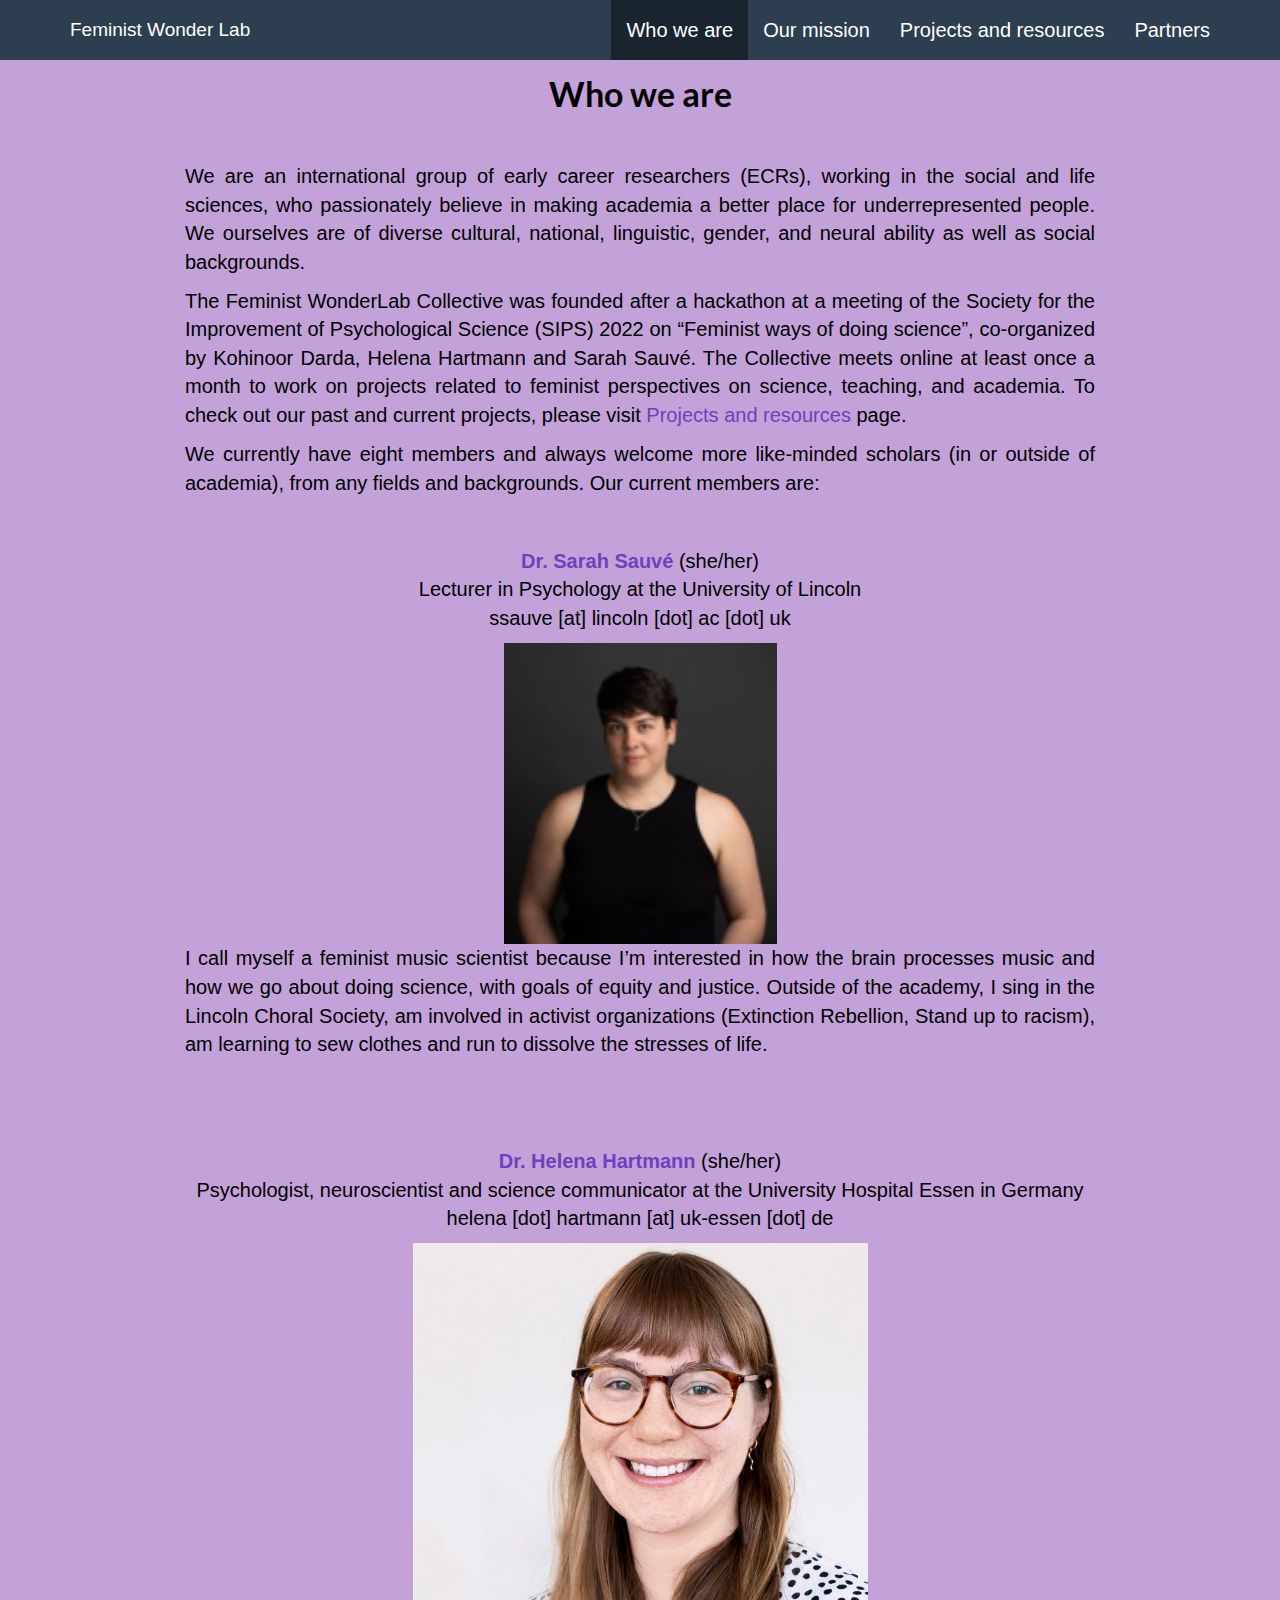
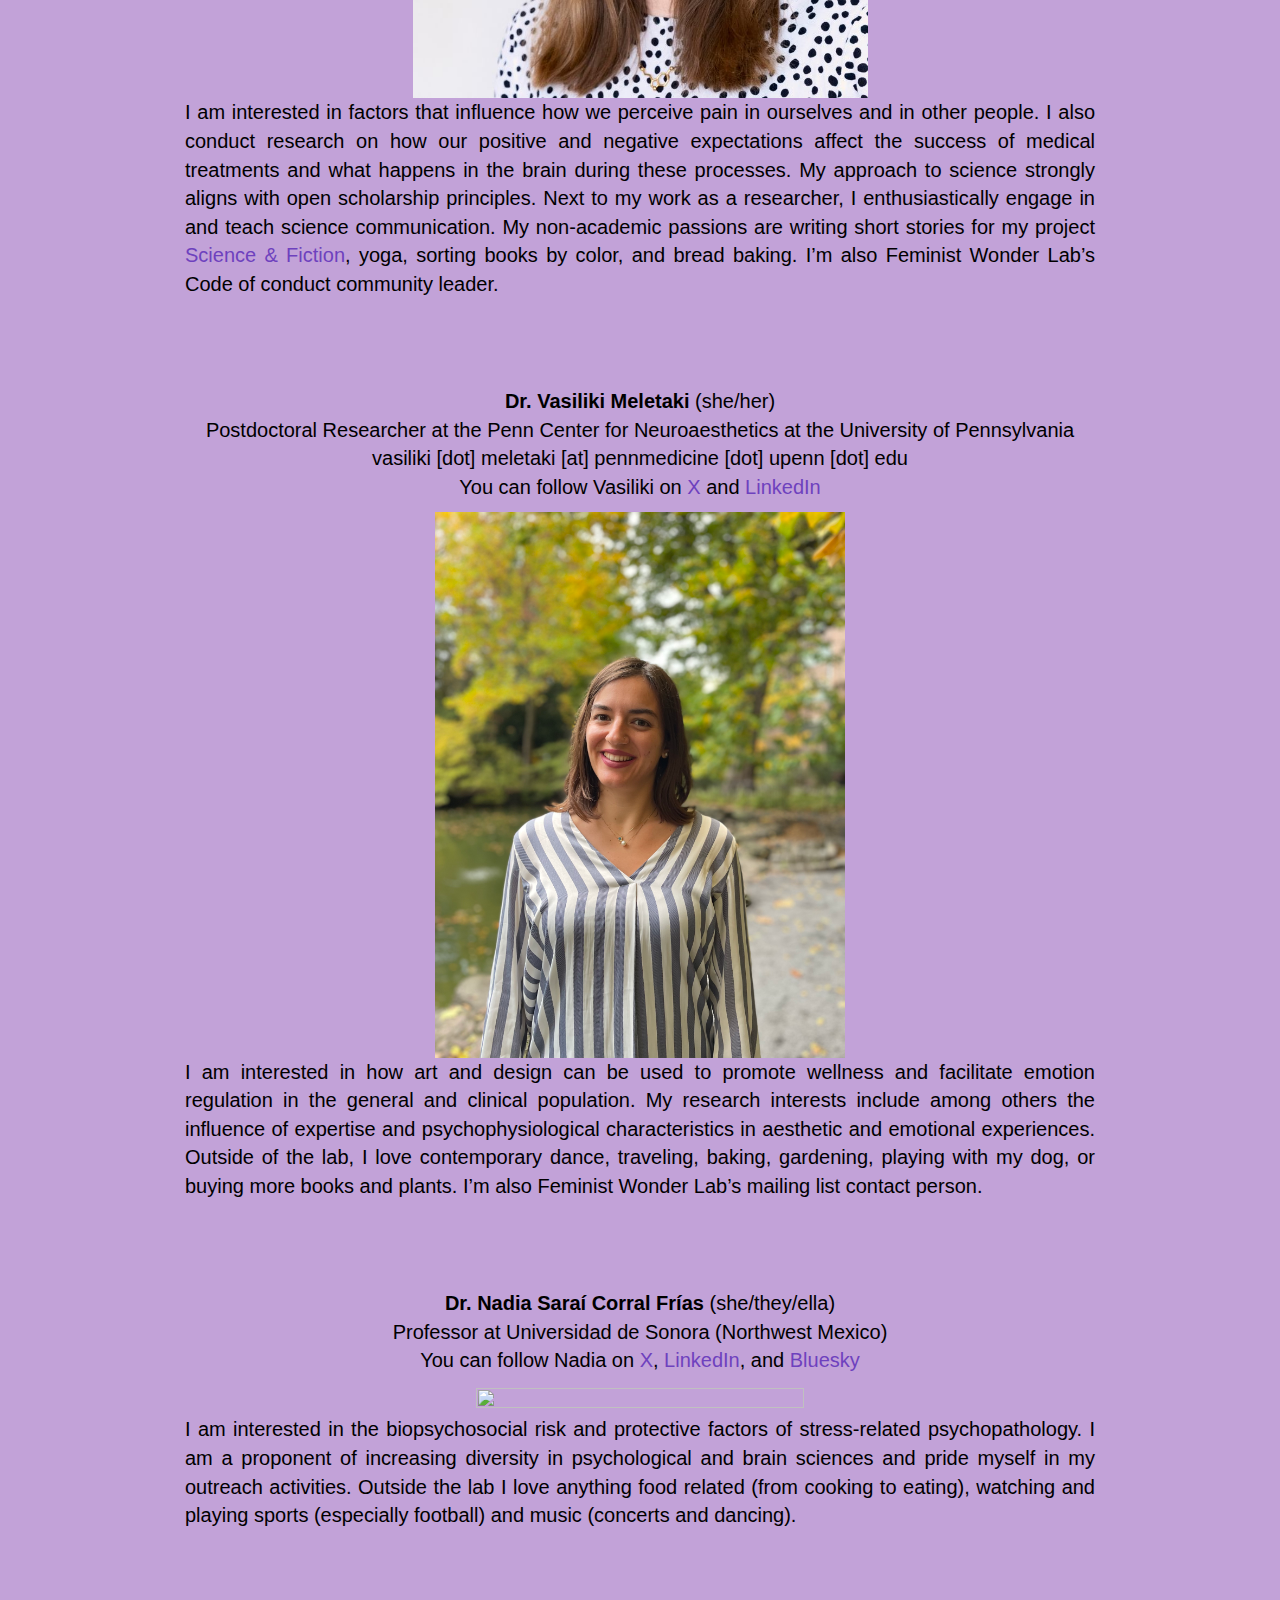
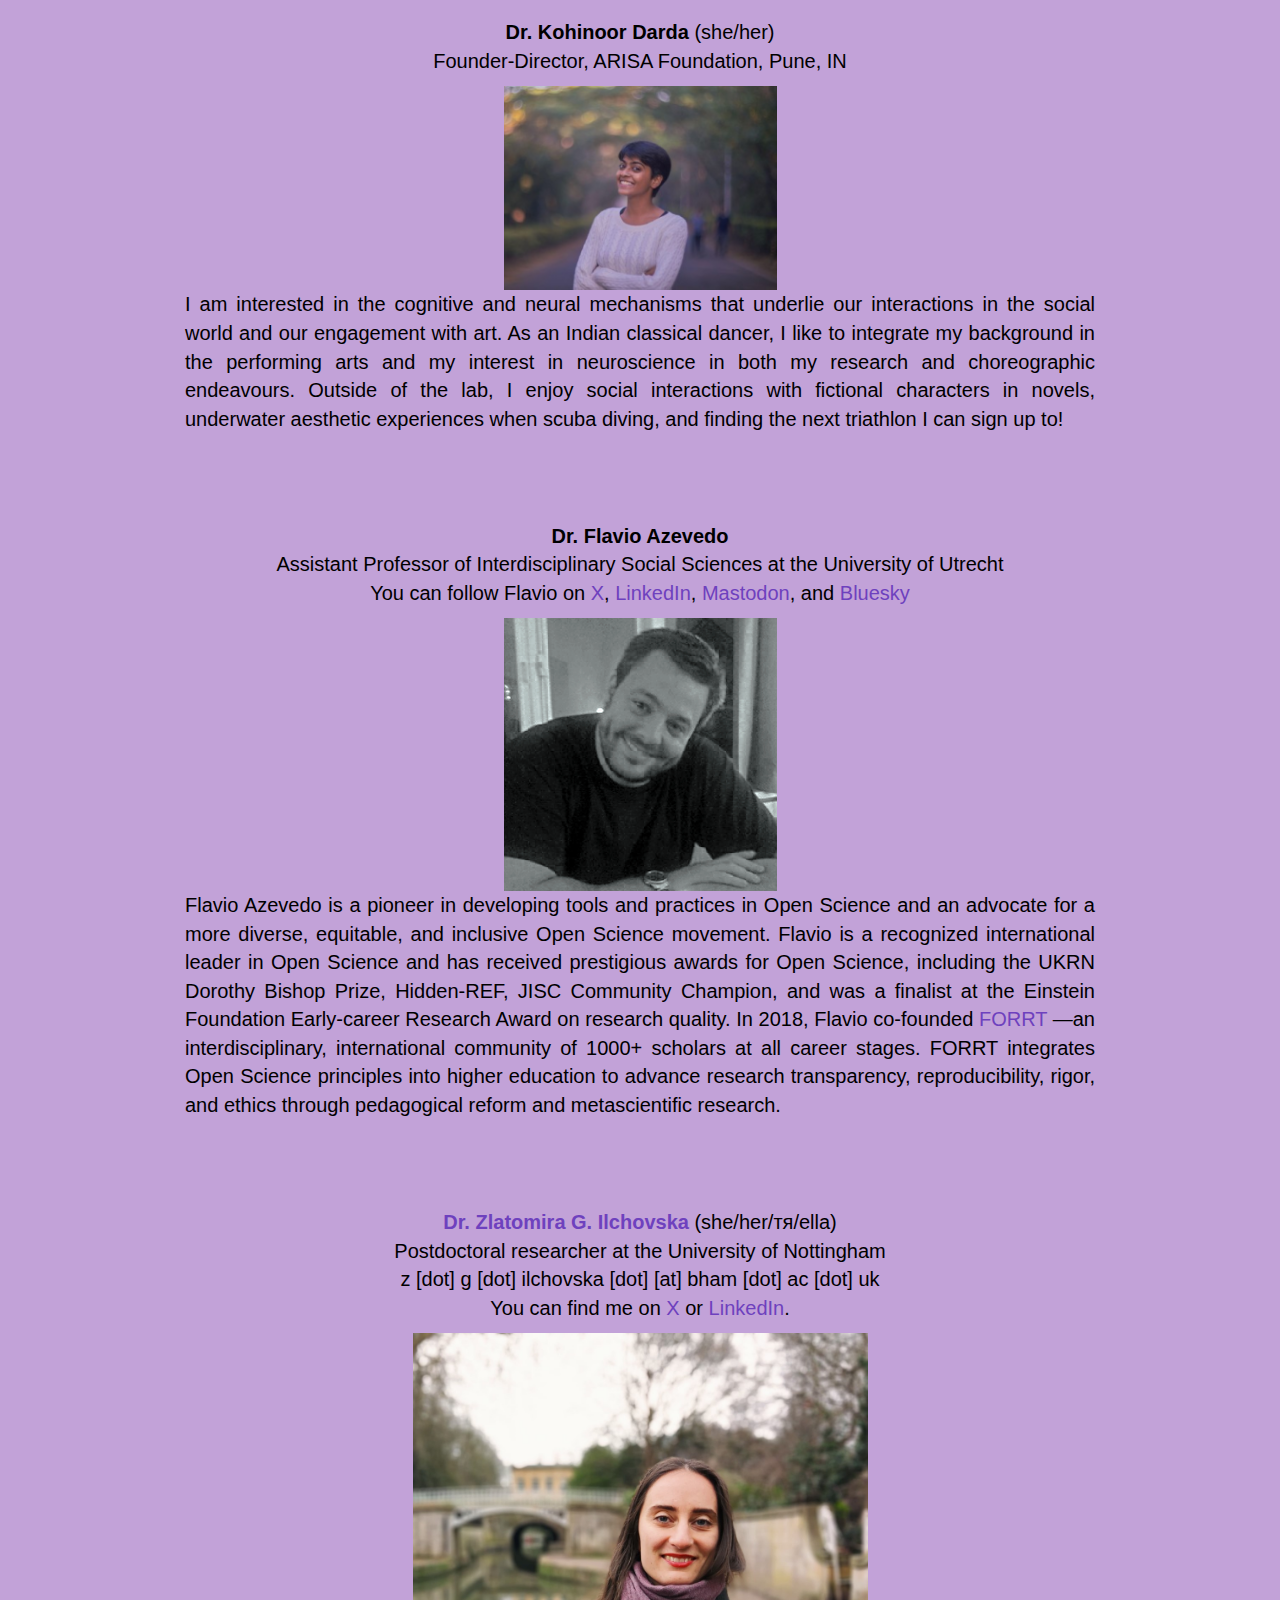
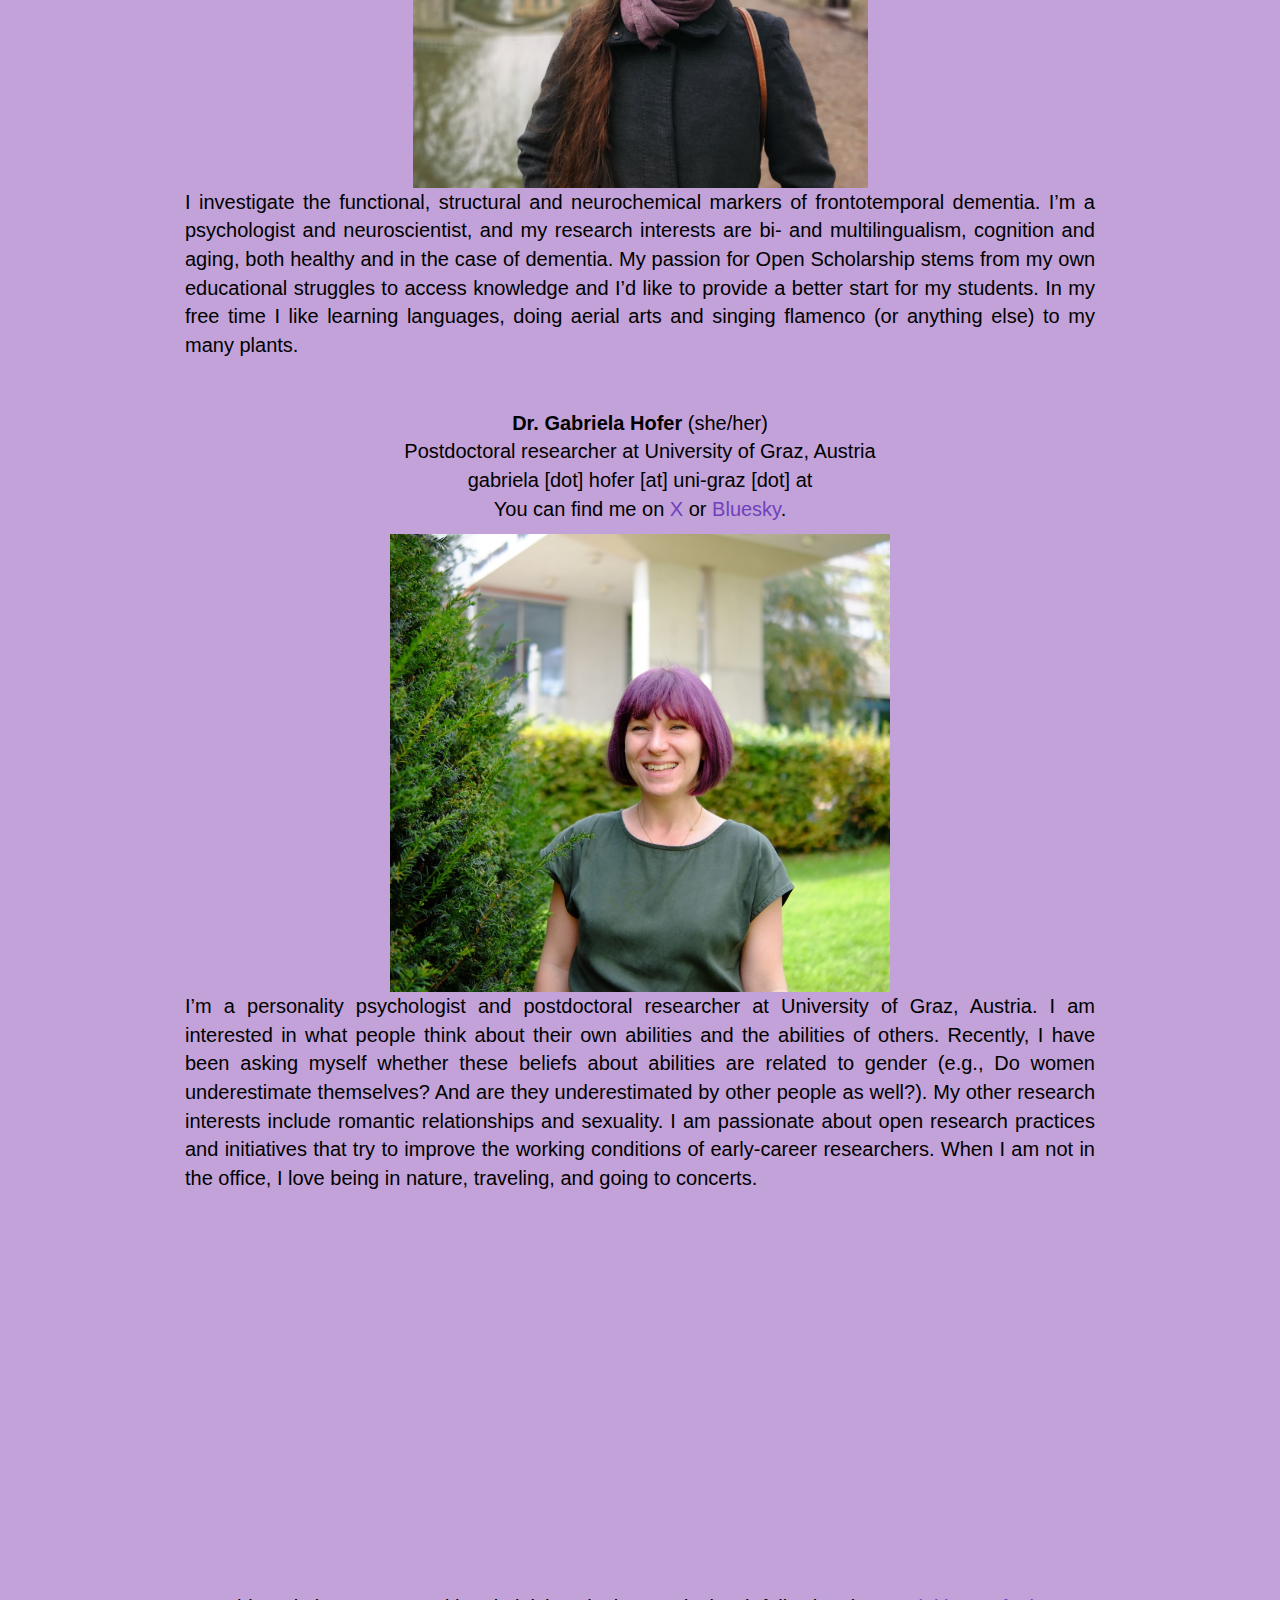
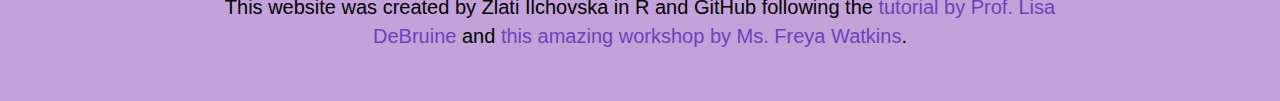
==== docs/index.html @ 0dd9d4f2 "Removed embedded Git repository" ====
<!DOCTYPE html>

<html>

<head>

<meta charset="utf-8" />
<meta name="generator" content="pandoc" />
<meta http-equiv="X-UA-Compatible" content="IE=EDGE" />




<title>index.knit</title>

<script src="site_libs/header-attrs-2.25/header-attrs.js"></script>
<script src="site_libs/jquery-3.6.0/jquery-3.6.0.min.js"></script>
<meta name="viewport" content="width=device-width, initial-scale=1" />
<link href="site_libs/bootstrap-3.3.5/css/flatly.min.css" rel="stylesheet" />
<script src="site_libs/bootstrap-3.3.5/js/bootstrap.min.js"></script>
<script src="site_libs/bootstrap-3.3.5/shim/html5shiv.min.js"></script>
<script src="site_libs/bootstrap-3.3.5/shim/respond.min.js"></script>
<style>h1 {font-size: 34px;}
       h1.title {font-size: 38px;}
       h2 {font-size: 30px;}
       h3 {font-size: 24px;}
       h4 {font-size: 18px;}
       h5 {font-size: 16px;}
       h6 {font-size: 12px;}
       code {color: inherit; background-color: rgba(0, 0, 0, 0.04);}
       pre:not([class]) { background-color: white }</style>
<script src="site_libs/navigation-1.1/tabsets.js"></script>
<link href="site_libs/highlightjs-9.12.0/default.css" rel="stylesheet" />
<script src="site_libs/highlightjs-9.12.0/highlight.js"></script>

<style type="text/css">
  code{white-space: pre-wrap;}
  span.smallcaps{font-variant: small-caps;}
  span.underline{text-decoration: underline;}
  div.column{display: inline-block; vertical-align: top; width: 50%;}
  div.hanging-indent{margin-left: 1.5em; text-indent: -1.5em;}
  ul.task-list{list-style: none;}
    </style>

<style type="text/css">code{white-space: pre;}</style>
<script type="text/javascript">
if (window.hljs) {
  hljs.configure({languages: []});
  hljs.initHighlightingOnLoad();
  if (document.readyState && document.readyState === "complete") {
    window.setTimeout(function() { hljs.initHighlighting(); }, 0);
  }
}
</script>






<link rel="stylesheet" href="style.css" type="text/css" />



<style type = "text/css">
.main-container {
  max-width: 940px;
  margin-left: auto;
  margin-right: auto;
}
img {
  max-width:100%;
}
.tabbed-pane {
  padding-top: 12px;
}
.html-widget {
  margin-bottom: 20px;
}
button.code-folding-btn:focus {
  outline: none;
}
summary {
  display: list-item;
}
details > summary > p:only-child {
  display: inline;
}
pre code {
  padding: 0;
}
</style>


<style type="text/css">
.dropdown-submenu {
  position: relative;
}
.dropdown-submenu>.dropdown-menu {
  top: 0;
  left: 100%;
  margin-top: -6px;
  margin-left: -1px;
  border-radius: 0 6px 6px 6px;
}
.dropdown-submenu:hover>.dropdown-menu {
  display: block;
}
.dropdown-submenu>a:after {
  display: block;
  content: " ";
  float: right;
  width: 0;
  height: 0;
  border-color: transparent;
  border-style: solid;
  border-width: 5px 0 5px 5px;
  border-left-color: #cccccc;
  margin-top: 5px;
  margin-right: -10px;
}
.dropdown-submenu:hover>a:after {
  border-left-color: #adb5bd;
}
.dropdown-submenu.pull-left {
  float: none;
}
.dropdown-submenu.pull-left>.dropdown-menu {
  left: -100%;
  margin-left: 10px;
  border-radius: 6px 0 6px 6px;
}
</style>

<script type="text/javascript">
// manage active state of menu based on current page
$(document).ready(function () {
  // active menu anchor
  href = window.location.pathname
  href = href.substr(href.lastIndexOf('/') + 1)
  if (href === "")
    href = "index.html";
  var menuAnchor = $('a[href="' + href + '"]');

  // mark the anchor link active (and if it's in a dropdown, also mark that active)
  var dropdown = menuAnchor.closest('li.dropdown');
  if (window.bootstrap) { // Bootstrap 4+
    menuAnchor.addClass('active');
    dropdown.find('> .dropdown-toggle').addClass('active');
  } else { // Bootstrap 3
    menuAnchor.parent().addClass('active');
    dropdown.addClass('active');
  }

  // Navbar adjustments
  var navHeight = $(".navbar").first().height() + 15;
  var style = document.createElement('style');
  var pt = "padding-top: " + navHeight + "px; ";
  var mt = "margin-top: -" + navHeight + "px; ";
  var css = "";
  // offset scroll position for anchor links (for fixed navbar)
  for (var i = 1; i <= 6; i++) {
    css += ".section h" + i + "{ " + pt + mt + "}\n";
  }
  style.innerHTML = "body {" + pt + "padding-bottom: 40px; }\n" + css;
  document.head.appendChild(style);
});
</script>

<!-- tabsets -->

<style type="text/css">
.tabset-dropdown > .nav-tabs {
  display: inline-table;
  max-height: 500px;
  min-height: 44px;
  overflow-y: auto;
  border: 1px solid #ddd;
  border-radius: 4px;
}

.tabset-dropdown > .nav-tabs > li.active:before, .tabset-dropdown > .nav-tabs.nav-tabs-open:before {
  content: "\e259";
  font-family: 'Glyphicons Halflings';
  display: inline-block;
  padding: 10px;
  border-right: 1px solid #ddd;
}

.tabset-dropdown > .nav-tabs.nav-tabs-open > li.active:before {
  content: "\e258";
  font-family: 'Glyphicons Halflings';
  border: none;
}

.tabset-dropdown > .nav-tabs > li.active {
  display: block;
}

.tabset-dropdown > .nav-tabs > li > a,
.tabset-dropdown > .nav-tabs > li > a:focus,
.tabset-dropdown > .nav-tabs > li > a:hover {
  border: none;
  display: inline-block;
  border-radius: 4px;
  background-color: transparent;
}

.tabset-dropdown > .nav-tabs.nav-tabs-open > li {
  display: block;
  float: none;
}

.tabset-dropdown > .nav-tabs > li {
  display: none;
}
</style>

<!-- code folding -->




</head>

<body>


<div class="container-fluid main-container">




<div class="navbar navbar-default  navbar-fixed-top" role="navigation">
  <div class="container">
    <div class="navbar-header">
      <button type="button" class="navbar-toggle collapsed" data-toggle="collapse" data-bs-toggle="collapse" data-target="#navbar" data-bs-target="#navbar">
        <span class="icon-bar"></span>
        <span class="icon-bar"></span>
        <span class="icon-bar"></span>
      </button>
      <a class="navbar-brand" href="index.html">Feminist Wonder Lab</a>
    </div>
    <div id="navbar" class="navbar-collapse collapse">
      <ul class="nav navbar-nav">
        
      </ul>
      <ul class="nav navbar-nav navbar-right">
        <li>
  <a href="index.html">Who we are</a>
</li>
<li>
  <a href="ourmission.html">Our mission</a>
</li>
<li>
  <a href="projects.html">Projects and resources</a>
</li>
<li>
  <a href="partners.html">Partners</a>
</li>
      </ul>
    </div><!--/.nav-collapse -->
  </div><!--/.container -->
</div><!--/.navbar -->

<div id="header">




</div>


<div id="who-we-are" class="section level1" align="center">
<h1><strong>Who we are</strong></h1>
</div>
<p> </p>
<div align="justify">
<p>We are an international group of early career researchers (ECRs),
working in the social and life sciences, who passionately believe in
making academia a better place for underrepresented people. We ourselves
are of diverse cultural, national, linguistic, gender, and neural
ability as well as social backgrounds.</p>
<p>The Feminist WonderLab Collective was founded after a hackathon at a
meeting of the Society for the Improvement of Psychological Science
(SIPS) 2022 on “Feminist ways of doing science”, co-organized by
Kohinoor Darda, Helena Hartmann and Sarah Sauvé. The Collective meets
online at least once a month to work on projects related to feminist
perspectives on science, teaching, and academia. To check out our past
and current projects, please visit <a href="projects.html">Projects and
resources</a> page.</p>
<p>We currently have eight members and always welcome more like-minded
scholars (in or outside of academia), from any fields and backgrounds.
Our current members are:</p>
</div>
<p> </p>
<div align="center">
<p><a href="https://sarahasauve.wixsite.com/femslab" target="_blank"><strong>Dr. Sarah
Sauvé</strong></a> (she/her)<br>Lecturer in Psychology at the University
of Lincoln<br> ssauve [at] lincoln [dot] ac [dot] uk</p>
</div>
<div align="center">
<img src="sarahsauve.png"  width="30%" height="30%">
</div>
<div align="justify">
<p>I call myself a feminist music scientist because I’m interested in
how the brain processes music and how we go about doing science, with
goals of equity and justice. Outside of the academy, I sing in the
Lincoln Choral Society, am involved in activist organizations
(Extinction Rebellion, Stand up to racism), am learning to sew clothes
and run to dissolve the stresses of life.</p>
</div>
<p> </p>
<p> </p>
<div align="center">
<p><a href="https://helenahartmann.com/" target="_blank"><strong>Dr. Helena
Hartmann</strong></a> (she/her)<br> Psychologist, neuroscientist and
science communicator at the University Hospital Essen in Germany<br>
helena [dot] hartmann [at] uk-essen [dot] de</p>
</div>
<div align="center">
<img src="helenahartmann.jpg"  width="50%" height="50%">
</div>
<div align="justify">
<p>I am interested in factors that influence how we perceive pain in
ourselves and in other people. I also conduct research on how our
positive and negative expectations affect the success of medical
treatments and what happens in the brain during these processes. My
approach to science strongly aligns with open scholarship principles.
Next to my work as a researcher, I enthusiastically engage in and teach
science communication. My non-academic passions are writing short
stories for my project
<a href="https://scienceandfiction.net/" target="_blank">Science &amp;
Fiction</a>, yoga, sorting books by color, and bread baking. I’m also
Feminist Wonder Lab’s Code of conduct community leader.</p>
</div>
<p> </p>
<p> </p>
<div align="center">
<p><strong>Dr. Vasiliki Meletaki</strong> (she/her)<br>Postdoctoral
Researcher at the Penn Center for Neuroaesthetics at the University of
Pennsylvania<br> vasiliki [dot] meletaki [at] pennmedicine [dot] upenn
[dot] edu<br> You can follow Vasiliki on
<a href="https://twitter.com/V_Meletaki" target="_blank">X</a> and
<a href="https://www.linkedin.com/in/vasilikimeletaki" target="_blank">LinkedIn</a></p>
</div>
<div align="center">
<img src="vasilikimeletaki.jpg"  width="45%" height="45%">
</div>
<div align="justify">
<p>I am interested in how art and design can be used to promote wellness
and facilitate emotion regulation in the general and clinical
population. My research interests include among others the influence of
expertise and psychophysiological characteristics in aesthetic and
emotional experiences. Outside of the lab, I love contemporary dance,
traveling, baking, gardening, playing with my dog, or buying more books
and plants. I’m also Feminist Wonder Lab’s mailing list contact
person.</p>
</div>
<p> </p>
<p> </p>
<div align="center">
<p><strong>Dr. Nadia Saraí Corral Frías</strong>
(she/they/ella)<br>Professor at Universidad de Sonora (Northwest
Mexico)<br> You can follow Nadia on
<a href="https://x.com/NSCorralFrias" target="_blank">X</a>,
<a href="https://www.linkedin.com/in/nadia-s-corral-frias-ph-d-99088948/" target="_blank">LinkedIn</a>,
and
<a href="https://bsky.app/profile/nscorralfrias.bsky.social" target="_blank">Bluesky</a></p>
</div>
<div align="center">
<img src="nadiasaraicorralfrias.jpg"  width="60%" height="60%">
</div>
<div align="justify">
<p>I am interested in the biopsychosocial risk and protective factors of
stress-related psychopathology. I am a proponent of increasing diversity
in psychological and brain sciences and pride myself in my outreach
activities. Outside the lab I love anything food related (from cooking
to eating), watching and playing sports (especially football) and music
(concerts and dancing).</p>
</div>
<p> </p>
<p> </p>
<div align="center">
<p><strong>Dr. Kohinoor Darda</strong> (she/her)<br>Founder-Director,
ARISA Foundation, Pune, IN</p>
</div>
<div align="center">
<img src="kohinoordarda.png"  width="30%" height="30%">
</div>
<div align="justify">
<p>I am interested in the cognitive and neural mechanisms that underlie
our interactions in the social world and our engagement with art. As an
Indian classical dancer, I like to integrate my background in the
performing arts and my interest in neuroscience in both my research and
choreographic endeavours. Outside of the lab, I enjoy social
interactions with fictional characters in novels, underwater aesthetic
experiences when scuba diving, and finding the next triathlon I can sign
up to!</p>
</div>
<p> </p>
<p> </p>
<div align="center">
<p><strong>Dr. Flavio Azevedo</strong><br>Assistant Professor of
Interdisciplinary Social Sciences at the University of Utrecht<br> You
can follow Flavio on
<a href="https://twitter.com/Flavio_Azevedo_" target="_blank">X</a>,
<a href="https://www.linkedin.com/in/flavio-azevedo-571a371aa/" target="_blank">LinkedIn</a>,
<a href="https://mastodon.social/@flavioazevedo" target="_blank">Mastodon</a>,
and
<a href="https://bsky.app/profile/flavioazevedo.bsky.social" target="_blank">Bluesky</a></p>
</div>
<div align="center">
<img src="flavioazevedo.png"  width="30%" height="30%">
</div>
<div align="justify">
<p>Flavio Azevedo is a pioneer in developing tools and practices in Open
Science and an advocate for a more diverse, equitable, and inclusive
Open Science movement. Flavio is a recognized international leader in
Open Science and has received prestigious awards for Open Science,
including the UKRN Dorothy Bishop Prize, Hidden-REF, JISC Community
Champion, and was a finalist at the Einstein Foundation Early-career
Research Award on research quality. In 2018, Flavio co-founded
<a href="https://forrt.org/" target="_blank">FORRT</a> —an
interdisciplinary, international community of 1000+ scholars at all
career stages. FORRT integrates Open Science principles into higher
education to advance research transparency, reproducibility, rigor, and
ethics through pedagogical reform and metascientific research.</p>
</div>
<p> </p>
<p> </p>
<div align="center">
<p><a href="https://zgilchovska.github.io/" target="_blank"><strong>Dr. Zlatomira
G. Ilchovska</strong></a> (she/her/тя/ella)<br>Postdoctoral researcher
at the University of Nottingham<br> z [dot] g [dot] ilchovska [dot] [at]
bham [dot] ac [dot] uk<br> You can find me on
<a href="https://twitter.com/ZlatiIlchovska" target="_blank">X</a> or
<a href="https://www.linkedin.com/in/zlatomira-ilchovska-phd-mbpss-fhea-10542282" target="_blank">LinkedIn</a>.</p>
</div>
<div align="center">
<img src="zlatomiragilchovska.png"  width="50%" height="50%">
</div>
<div align="justify">
<p>I investigate the functional, structural and neurochemical markers of
frontotemporal dementia. I’m a psychologist and neuroscientist, and my
research interests are bi- and multilingualism, cognition and aging,
both healthy and in the case of dementia. My passion for Open
Scholarship stems from my own educational struggles to access knowledge
and I’d like to provide a better start for my students. In my free time
I like learning languages, doing aerial arts and singing flamenco (or
anything else) to my many plants.</p>
</div>
<p> </p>
<div align="center">
<p><strong>Dr. Gabriela Hofer</strong> (she/her)<br>Postdoctoral
researcher at University of Graz, Austria<br> gabriela [dot] hofer [at]
uni-graz [dot] at<br> You can find me on
<a href="https://twitter.com/sci_gab" target="_blank">X</a> or
<a href="https://bsky.app/profile/sci-gab.bsky.social" target="_blank">Bluesky</a>.</p>
</div>
<div align="center">
<img src="gabrielahofer.png"  width="55%" height="55%">
</div>
<div align="justify">
<p>I’m a personality psychologist and postdoctoral researcher at
University of Graz, Austria. I am interested in what people think about
their own abilities and the abilities of others. Recently, I have been
asking myself whether these beliefs about abilities are related to
gender (e.g., Do women underestimate themselves? And are they
underestimated by other people as well?). My other research interests
include romantic relationships and sexuality. I am passionate about open
research practices and initiatives that try to improve the working
conditions of early-career researchers. When I am not in the office, I
love being in nature, traveling, and going to concerts.</p>
</div>
<p> </p>
<p> </p>
<p> </p>
<p> </p>
<p> </p>
<p> </p>
<p> </p>
<p> </p>
<p> </p>
<p> </p>
<div align="center">
<p>This website was created by Zlati Ilchovska in R and GitHub following
the
<a href="https://debruine.github.io/tutorials/webpages.html" target="_blank">tutorial
by Prof. Lisa DeBruine</a> and
<a href="https://www.youtube.com/watch?v=RD_ZR4Ulzec" target="_blank">this
amazing workshop by Ms. Freya Watkins</a>.</span></p>
</div>




</div>

<script>

// add bootstrap table styles to pandoc tables
function bootstrapStylePandocTables() {
  $('tr.odd').parent('tbody').parent('table').addClass('table table-condensed');
}
$(document).ready(function () {
  bootstrapStylePandocTables();
});


</script>

<!-- tabsets -->

<script>
$(document).ready(function () {
  window.buildTabsets("TOC");
});

$(document).ready(function () {
  $('.tabset-dropdown > .nav-tabs > li').click(function () {
    $(this).parent().toggleClass('nav-tabs-open');
  });
});
</script>

<!-- code folding -->


<!-- dynamically load mathjax for compatibility with self-contained -->
<script>
  (function () {
    var script = document.createElement("script");
    script.type = "text/javascript";
    script.src  = "https://mathjax.rstudio.com/latest/MathJax.js?config=TeX-AMS-MML_HTMLorMML";
    document.getElementsByTagName("head")[0].appendChild(script);
  })();
</script>

</body>
</html>
---- docs/site_libs/bootstrap-3.3.5/css/flatly.min.css ----
@font-face {
  font-family: 'Lato';
  font-style: normal;
  font-weight: 400;
  src: url(fonts/Lato.ttf) format('truetype');
}
@font-face {
  font-family: 'Lato';
  font-style: normal;
  font-weight: 700;
  src: url(fonts/LatoBold.ttf) format('truetype');
}
@font-face {
  font-family: 'Lato';
  font-style: italic;
  font-weight: 400;
  src: url(fonts/LatoItalic.ttf) format('truetype');
}

/*!
 * bootswatch v3.3.6
 * Homepage: http://bootswatch.com
 * Copyright 2012-2015 Thomas Park
 * Licensed under MIT
 * Based on Bootstrap
*//*!
 * Bootstrap v3.3.6 (http://getbootstrap.com)
 * Copyright 2011-2015 Twitter, Inc.
 * Licensed under MIT (https://github.com/twbs/bootstrap/blob/master/LICENSE)
 *//*! normalize.css v3.0.3 | MIT License | github.com/necolas/normalize.css */html{font-family:sans-serif;-ms-text-size-adjust:100%;-webkit-text-size-adjust:100%}body{margin:0}article,aside,details,figcaption,figure,footer,header,hgroup,main,menu,nav,section,summary{display:block}audio,canvas,progress,video{display:inline-block;vertical-align:baseline}audio:not([controls]){display:none;height:0}[hidden],template{display:none}a{background-color:transparent}a:active,a:hover{outline:0}abbr[title]{border-bottom:1px dotted}b,strong{font-weight:bold}dfn{font-style:italic}h1{font-size:2em;margin:0.67em 0}mark{background:#ff0;color:#000}small{font-size:80%}sub,sup{font-size:75%;line-height:0;position:relative;vertical-align:baseline}sup{top:-0.5em}sub{bottom:-0.25em}img{border:0}svg:not(:root){overflow:hidden}figure{margin:1em 40px}hr{-webkit-box-sizing:content-box;-moz-box-sizing:content-box;box-sizing:content-box;height:0}pre{overflow:auto}code,kbd,pre,samp{font-family:monospace, monospace;font-size:1em}button,input,optgroup,select,textarea{color:inherit;font:inherit;margin:0}button{overflow:visible}button,select{text-transform:none}button,html input[type="button"],input[type="reset"],input[type="submit"]{-webkit-appearance:button;cursor:pointer}button[disabled],html input[disabled]{cursor:default}button::-moz-focus-inner,input::-moz-focus-inner{border:0;padding:0}input{line-height:normal}input[type="checkbox"],input[type="radio"]{-webkit-box-sizing:border-box;-moz-box-sizing:border-box;box-sizing:border-box;padding:0}input[type="number"]::-webkit-inner-spin-button,input[type="number"]::-webkit-outer-spin-button{height:auto}input[type="search"]{-webkit-appearance:textfield;-webkit-box-sizing:content-box;-moz-box-sizing:content-box;box-sizing:content-box}input[type="search"]::-webkit-search-cancel-button,input[type="search"]::-webkit-search-decoration{-webkit-appearance:none}fieldset{border:1px solid #c0c0c0;margin:0 2px;padding:0.35em 0.625em 0.75em}legend{border:0;padding:0}textarea{overflow:auto}optgroup{font-weight:bold}table{border-collapse:collapse;border-spacing:0}td,th{padding:0}/*! Source: https://github.com/h5bp/html5-boilerplate/blob/master/src/css/main.css */@media print{*,*:before,*:after{background:transparent !important;color:#000 !important;-webkit-box-shadow:none !important;box-shadow:none !important;text-shadow:none !important}a,a:visited{text-decoration:underline}a[href]:after{content:" (" attr(href) ")"}abbr[title]:after{content:" (" attr(title) ")"}a[href^="#"]:after,a[href^="javascript:"]:after{content:""}pre,blockquote{border:1px solid #999;page-break-inside:avoid}thead{display:table-header-group}tr,img{page-break-inside:avoid}img{max-width:100% !important}p,h2,h3{orphans:3;widows:3}h2,h3{page-break-after:avoid}.navbar{display:none}.btn>.caret,.dropup>.btn>.caret{border-top-color:#000 !important}.label{border:1px solid #000}.table{border-collapse:collapse !important}.table td,.table th{background-color:#fff !important}.table-bordered th,.table-bordered td{border:1px solid #ddd !important}}@font-face{font-family:'Glyphicons Halflings';src:url('../fonts/glyphicons-halflings-regular.eot');src:url('../fonts/glyphicons-halflings-regular.eot?#iefix') format('embedded-opentype'),url('../fonts/glyphicons-halflings-regular.woff') format('woff'),url('../fonts/glyphicons-halflings-regular.ttf') format('truetype'),url('../fonts/glyphicons-halflings-regular.svg#glyphicons_halflingsregular') format('svg')}.glyphicon{position:relative;top:1px;display:inline-block;font-family:'Glyphicons Halflings';font-style:normal;font-weight:normal;line-height:1;-webkit-font-smoothing:antialiased;-moz-osx-font-smoothing:grayscale}.glyphicon-asterisk:before{content:"\002a"}.glyphicon-plus:before{content:"\002b"}.glyphicon-euro:before,.glyphicon-eur:before{content:"\20ac"}.glyphicon-minus:before{content:"\2212"}.glyphicon-cloud:before{content:"\2601"}.glyphicon-envelope:before{content:"\2709"}.glyphicon-pencil:before{content:"\270f"}.glyphicon-glass:before{content:"\e001"}.glyphicon-music:before{content:"\e002"}.glyphicon-search:before{content:"\e003"}.glyphicon-heart:before{content:"\e005"}.glyphicon-star:before{content:"\e006"}.glyphicon-star-empty:before{content:"\e007"}.glyphicon-user:before{content:"\e008"}.glyphicon-film:before{content:"\e009"}.glyphicon-th-large:before{content:"\e010"}.glyphicon-th:before{content:"\e011"}.glyphicon-th-list:before{content:"\e012"}.glyphicon-ok:before{content:"\e013"}.glyphicon-remove:before{content:"\e014"}.glyphicon-zoom-in:before{content:"\e015"}.glyphicon-zoom-out:before{content:"\e016"}.glyphicon-off:before{content:"\e017"}.glyphicon-signal:before{content:"\e018"}.glyphicon-cog:before{content:"\e019"}.glyphicon-trash:before{content:"\e020"}.glyphicon-home:before{content:"\e021"}.glyphicon-file:before{content:"\e022"}.glyphicon-time:before{content:"\e023"}.glyphicon-road:before{content:"\e024"}.glyphicon-download-alt:before{content:"\e025"}.glyphicon-download:before{content:"\e026"}.glyphicon-upload:before{content:"\e027"}.glyphicon-inbox:before{content:"\e028"}.glyphicon-play-circle:before{content:"\e029"}.glyphicon-repeat:before{content:"\e030"}.glyphicon-refresh:before{content:"\e031"}.glyphicon-list-alt:before{content:"\e032"}.glyphicon-lock:before{content:"\e033"}.glyphicon-flag:before{content:"\e034"}.glyphicon-headphones:before{content:"\e035"}.glyphicon-volume-off:before{content:"\e036"}.glyphicon-volume-down:before{content:"\e037"}.glyphicon-volume-up:before{content:"\e038"}.glyphicon-qrcode:before{content:"\e039"}.glyphicon-barcode:before{content:"\e040"}.glyphicon-tag:before{content:"\e041"}.glyphicon-tags:before{content:"\e042"}.glyphicon-book:before{content:"\e043"}.glyphicon-bookmark:before{content:"\e044"}.glyphicon-print:before{content:"\e045"}.glyphicon-camera:before{content:"\e046"}.glyphicon-font:before{content:"\e047"}.glyphicon-bold:before{content:"\e048"}.glyphicon-italic:before{content:"\e049"}.glyphicon-text-height:before{content:"\e050"}.glyphicon-text-width:before{content:"\e051"}.glyphicon-align-left:before{content:"\e052"}.glyphicon-align-center:before{content:"\e053"}.glyphicon-align-right:before{content:"\e054"}.glyphicon-align-justify:before{content:"\e055"}.glyphicon-list:before{content:"\e056"}.glyphicon-indent-left:before{content:"\e057"}.glyphicon-indent-right:before{content:"\e058"}.glyphicon-facetime-video:before{content:"\e059"}.glyphicon-picture:before{content:"\e060"}.glyphicon-map-marker:before{content:"\e062"}.glyphicon-adjust:before{content:"\e063"}.glyphicon-tint:before{content:"\e064"}.glyphicon-edit:before{content:"\e065"}.glyphicon-share:before{content:"\e066"}.glyphicon-check:before{content:"\e067"}.glyphicon-move:before{content:"\e068"}.glyphicon-step-backward:before{content:"\e069"}.glyphicon-fast-backward:before{content:"\e070"}.glyphicon-backward:before{content:"\e071"}.glyphicon-play:before{content:"\e072"}.glyphicon-pause:before{content:"\e073"}.glyphicon-stop:before{content:"\e074"}.glyphicon-forward:before{content:"\e075"}.glyphicon-fast-forward:before{content:"\e076"}.glyphicon-step-forward:before{content:"\e077"}.glyphicon-eject:before{content:"\e078"}.glyphicon-chevron-left:before{content:"\e079"}.glyphicon-chevron-right:before{content:"\e080"}.glyphicon-plus-sign:before{content:"\e081"}.glyphicon-minus-sign:before{content:"\e082"}.glyphicon-remove-sign:before{content:"\e083"}.glyphicon-ok-sign:before{content:"\e084"}.glyphicon-question-sign:before{content:"\e085"}.glyphicon-info-sign:before{content:"\e086"}.glyphicon-screenshot:before{content:"\e087"}.glyphicon-remove-circle:before{content:"\e088"}.glyphicon-ok-circle:before{content:"\e089"}.glyphicon-ban-circle:before{content:"\e090"}.glyphicon-arrow-left:before{content:"\e091"}.glyphicon-arrow-right:before{content:"\e092"}.glyphicon-arrow-up:before{content:"\e093"}.glyphicon-arrow-down:before{content:"\e094"}.glyphicon-share-alt:before{content:"\e095"}.glyphicon-resize-full:before{content:"\e096"}.glyphicon-resize-small:before{content:"\e097"}.glyphicon-exclamation-sign:before{content:"\e101"}.glyphicon-gift:before{content:"\e102"}.glyphicon-leaf:before{content:"\e103"}.glyphicon-fire:before{content:"\e104"}.glyphicon-eye-open:before{content:"\e105"}.glyphicon-eye-close:before{content:"\e106"}.glyphicon-warning-sign:before{content:"\e107"}.glyphicon-plane:before{content:"\e108"}.glyphicon-calendar:before{content:"\e109"}.glyphicon-random:before{content:"\e110"}.glyphicon-comment:before{content:"\e111"}.glyphicon-magnet:before{content:"\e112"}.glyphicon-chevron-up:before{content:"\e113"}.glyphicon-chevron-down:before{content:"\e114"}.glyphicon-retweet:before{content:"\e115"}.glyphicon-shopping-cart:before{content:"\e116"}.glyphicon-folder-close:before{content:"\e117"}.glyphicon-folder-open:before{content:"\e118"}.glyphicon-resize-vertical:before{content:"\e119"}.glyphicon-resize-horizontal:before{content:"\e120"}.glyphicon-hdd:before{content:"\e121"}.glyphicon-bullhorn:before{content:"\e122"}.glyphicon-bell:before{content:"\e123"}.glyphicon-certificate:before{content:"\e124"}.glyphicon-thumbs-up:before{content:"\e125"}.glyphicon-thumbs-down:before{content:"\e126"}.glyphicon-hand-right:before{content:"\e127"}.glyphicon-hand-left:before{content:"\e128"}.glyphicon-hand-up:before{content:"\e129"}.glyphicon-hand-down:before{content:"\e130"}.glyphicon-circle-arrow-right:before{content:"\e131"}.glyphicon-circle-arrow-left:before{content:"\e132"}.glyphicon-circle-arrow-up:before{content:"\e133"}.glyphicon-circle-arrow-down:before{content:"\e134"}.glyphicon-globe:before{content:"\e135"}.glyphicon-wrench:before{content:"\e136"}.glyphicon-tasks:before{content:"\e137"}.glyphicon-filter:before{content:"\e138"}.glyphicon-briefcase:before{content:"\e139"}.glyphicon-fullscreen:before{content:"\e140"}.glyphicon-dashboard:before{content:"\e141"}.glyphicon-paperclip:before{content:"\e142"}.glyphicon-heart-empty:before{content:"\e143"}.glyphicon-link:before{content:"\e144"}.glyphicon-phone:before{content:"\e145"}.glyphicon-pushpin:before{content:"\e146"}.glyphicon-usd:before{content:"\e148"}.glyphicon-gbp:before{content:"\e149"}.glyphicon-sort:before{content:"\e150"}.glyphicon-sort-by-alphabet:before{content:"\e151"}.glyphicon-sort-by-alphabet-alt:before{content:"\e152"}.glyphicon-sort-by-order:before{content:"\e153"}.glyphicon-sort-by-order-alt:before{content:"\e154"}.glyphicon-sort-by-attributes:before{content:"\e155"}.glyphicon-sort-by-attributes-alt:before{content:"\e156"}.glyphicon-unchecked:before{content:"\e157"}.glyphicon-expand:before{content:"\e158"}.glyphicon-collapse-down:before{content:"\e159"}.glyphicon-collapse-up:before{content:"\e160"}.glyphicon-log-in:before{content:"\e161"}.glyphicon-flash:before{content:"\e162"}.glyphicon-log-out:before{content:"\e163"}.glyphicon-new-window:before{content:"\e164"}.glyphicon-record:before{content:"\e165"}.glyphicon-save:before{content:"\e166"}.glyphicon-open:before{content:"\e167"}.glyphicon-saved:before{content:"\e168"}.glyphicon-import:before{content:"\e169"}.glyphicon-export:before{content:"\e170"}.glyphicon-send:before{content:"\e171"}.glyphicon-floppy-disk:before{content:"\e172"}.glyphicon-floppy-saved:before{content:"\e173"}.glyphicon-floppy-remove:before{content:"\e174"}.glyphicon-floppy-save:before{content:"\e175"}.glyphicon-floppy-open:before{content:"\e176"}.glyphicon-credit-card:before{content:"\e177"}.glyphicon-transfer:before{content:"\e178"}.glyphicon-cutlery:before{content:"\e179"}.glyphicon-header:before{content:"\e180"}.glyphicon-compressed:before{content:"\e181"}.glyphicon-earphone:before{content:"\e182"}.glyphicon-phone-alt:before{content:"\e183"}.glyphicon-tower:before{content:"\e184"}.glyphicon-stats:before{content:"\e185"}.glyphicon-sd-video:before{content:"\e186"}.glyphicon-hd-video:before{content:"\e187"}.glyphicon-subtitles:before{content:"\e188"}.glyphicon-sound-stereo:before{content:"\e189"}.glyphicon-sound-dolby:before{content:"\e190"}.glyphicon-sound-5-1:before{content:"\e191"}.glyphicon-sound-6-1:before{content:"\e192"}.glyphicon-sound-7-1:before{content:"\e193"}.glyphicon-copyright-mark:before{content:"\e194"}.glyphicon-registration-mark:before{content:"\e195"}.glyphicon-cloud-download:before{content:"\e197"}.glyphicon-cloud-upload:before{content:"\e198"}.glyphicon-tree-conifer:before{content:"\e199"}.glyphicon-tree-deciduous:before{content:"\e200"}.glyphicon-cd:before{content:"\e201"}.glyphicon-save-file:before{content:"\e202"}.glyphicon-open-file:before{content:"\e203"}.glyphicon-level-up:before{content:"\e204"}.glyphicon-copy:before{content:"\e205"}.glyphicon-paste:before{content:"\e206"}.glyphicon-alert:before{content:"\e209"}.glyphicon-equalizer:before{content:"\e210"}.glyphicon-king:before{content:"\e211"}.glyphicon-queen:before{content:"\e212"}.glyphicon-pawn:before{content:"\e213"}.glyphicon-bishop:before{content:"\e214"}.glyphicon-knight:before{content:"\e215"}.glyphicon-baby-formula:before{content:"\e216"}.glyphicon-tent:before{content:"\26fa"}.glyphicon-blackboard:before{content:"\e218"}.glyphicon-bed:before{content:"\e219"}.glyphicon-apple:before{content:"\f8ff"}.glyphicon-erase:before{content:"\e221"}.glyphicon-hourglass:before{content:"\231b"}.glyphicon-lamp:before{content:"\e223"}.glyphicon-duplicate:before{content:"\e224"}.glyphicon-piggy-bank:before{content:"\e225"}.glyphicon-scissors:before{content:"\e226"}.glyphicon-bitcoin:before{content:"\e227"}.glyphicon-btc:before{content:"\e227"}.glyphicon-xbt:before{content:"\e227"}.glyphicon-yen:before{content:"\00a5"}.glyphicon-jpy:before{content:"\00a5"}.glyphicon-ruble:before{content:"\20bd"}.glyphicon-rub:before{content:"\20bd"}.glyphicon-scale:before{content:"\e230"}.glyphicon-ice-lolly:before{content:"\e231"}.glyphicon-ice-lolly-tasted:before{content:"\e232"}.glyphicon-education:before{content:"\e233"}.glyphicon-option-horizontal:before{content:"\e234"}.glyphicon-option-vertical:before{content:"\e235"}.glyphicon-menu-hamburger:before{content:"\e236"}.glyphicon-modal-window:before{content:"\e237"}.glyphicon-oil:before{content:"\e238"}.glyphicon-grain:before{content:"\e239"}.glyphicon-sunglasses:before{content:"\e240"}.glyphicon-text-size:before{content:"\e241"}.glyphicon-text-color:before{content:"\e242"}.glyphicon-text-background:before{content:"\e243"}.glyphicon-object-align-top:before{content:"\e244"}.glyphicon-object-align-bottom:before{content:"\e245"}.glyphicon-object-align-horizontal:before{content:"\e246"}.glyphicon-object-align-left:before{content:"\e247"}.glyphicon-object-align-vertical:before{content:"\e248"}.glyphicon-object-align-right:before{content:"\e249"}.glyphicon-triangle-right:before{content:"\e250"}.glyphicon-triangle-left:before{content:"\e251"}.glyphicon-triangle-bottom:before{content:"\e252"}.glyphicon-triangle-top:before{content:"\e253"}.glyphicon-console:before{content:"\e254"}.glyphicon-superscript:before{content:"\e255"}.glyphicon-subscript:before{content:"\e256"}.glyphicon-menu-left:before{content:"\e257"}.glyphicon-menu-right:before{content:"\e258"}.glyphicon-menu-down:before{content:"\e259"}.glyphicon-menu-up:before{content:"\e260"}*{-webkit-box-sizing:border-box;-moz-box-sizing:border-box;box-sizing:border-box}*:before,*:after{-webkit-box-sizing:border-box;-moz-box-sizing:border-box;box-sizing:border-box}html{font-size:10px;-webkit-tap-highlight-color:rgba(0,0,0,0)}body{font-family:"Lato","Helvetica Neue",Helvetica,Arial,sans-serif;font-size:15px;line-height:1.42857143;color:#2c3e50;background-color:#ffffff}input,button,select,textarea{font-family:inherit;font-size:inherit;line-height:inherit}a{color:#18bc9c;text-decoration:none}a:hover,a:focus{color:#18bc9c;text-decoration:underline}a:focus{outline:thin dotted;outline:5px auto -webkit-focus-ring-color;outline-offset:-2px}figure{margin:0}img{vertical-align:middle}.img-responsive,.thumbnail>img,.thumbnail a>img,.carousel-inner>.item>img,.carousel-inner>.item>a>img{display:block;max-width:100%;height:auto}.img-rounded{border-radius:6px}.img-thumbnail{padding:4px;line-height:1.42857143;background-color:#ffffff;border:1px solid #ecf0f1;border-radius:4px;-webkit-transition:all .2s ease-in-out;-o-transition:all .2s ease-in-out;transition:all .2s ease-in-out;display:inline-block;max-width:100%;height:auto}.img-circle{border-radius:50%}hr{margin-top:21px;margin-bottom:21px;border:0;border-top:1px solid #ecf0f1}.sr-only{position:absolute;width:1px;height:1px;margin:-1px;padding:0;overflow:hidden;clip:rect(0, 0, 0, 0);border:0}.sr-only-focusable:active,.sr-only-focusable:focus{position:static;width:auto;height:auto;margin:0;overflow:visible;clip:auto}[role="button"]{cursor:pointer}h1,h2,h3,h4,h5,h6,.h1,.h2,.h3,.h4,.h5,.h6{font-family:"Lato","Helvetica Neue",Helvetica,Arial,sans-serif;font-weight:400;line-height:1.1;color:inherit}h1 small,h2 small,h3 small,h4 small,h5 small,h6 small,.h1 small,.h2 small,.h3 small,.h4 small,.h5 small,.h6 small,h1 .small,h2 .small,h3 .small,h4 .small,h5 .small,h6 .small,.h1 .small,.h2 .small,.h3 .small,.h4 .small,.h5 .small,.h6 .small{font-weight:normal;line-height:1;color:#b4bcc2}h1,.h1,h2,.h2,h3,.h3{margin-top:21px;margin-bottom:10.5px}h1 small,.h1 small,h2 small,.h2 small,h3 small,.h3 small,h1 .small,.h1 .small,h2 .small,.h2 .small,h3 .small,.h3 .small{font-size:65%}h4,.h4,h5,.h5,h6,.h6{margin-top:10.5px;margin-bottom:10.5px}h4 small,.h4 small,h5 small,.h5 small,h6 small,.h6 small,h4 .small,.h4 .small,h5 .small,.h5 .small,h6 .small,.h6 .small{font-size:75%}h1,.h1{font-size:39px}h2,.h2{font-size:32px}h3,.h3{font-size:26px}h4,.h4{font-size:19px}h5,.h5{font-size:15px}h6,.h6{font-size:13px}p{margin:0 0 10.5px}.lead{margin-bottom:21px;font-size:17px;font-weight:300;line-height:1.4}@media (min-width:768px){.lead{font-size:22.5px}}small,.small{font-size:86%}mark,.mark{background-color:#f39c12;padding:.2em}.text-left{text-align:left}.text-right{text-align:right}.text-center{text-align:center}.text-justify{text-align:justify}.text-nowrap{white-space:nowrap}.text-lowercase{text-transform:lowercase}.text-uppercase{text-transform:uppercase}.text-capitalize{text-transform:capitalize}.text-muted{color:#b4bcc2}.text-primary{color:#2c3e50}a.text-primary:hover,a.text-primary:focus{color:#1a242f}.text-success{color:#ffffff}a.text-success:hover,a.text-success:focus{color:#e6e6e6}.text-info{color:#ffffff}a.text-info:hover,a.text-info:focus{color:#e6e6e6}.text-warning{color:#ffffff}a.text-warning:hover,a.text-warning:focus{color:#e6e6e6}.text-danger{color:#ffffff}a.text-danger:hover,a.text-danger:focus{color:#e6e6e6}.bg-primary{color:#fff;background-color:#2c3e50}a.bg-primary:hover,a.bg-primary:focus{background-color:#1a242f}.bg-success{background-color:#18bc9c}a.bg-success:hover,a.bg-success:focus{background-color:#128f76}.bg-info{background-color:#3498db}a.bg-info:hover,a.bg-info:focus{background-color:#217dbb}.bg-warning{background-color:#f39c12}a.bg-warning:hover,a.bg-warning:focus{background-color:#c87f0a}.bg-danger{background-color:#e74c3c}a.bg-danger:hover,a.bg-danger:focus{background-color:#d62c1a}.page-header{padding-bottom:9.5px;margin:42px 0 21px;border-bottom:1px solid transparent}ul,ol{margin-top:0;margin-bottom:10.5px}ul ul,ol ul,ul ol,ol ol{margin-bottom:0}.list-unstyled{padding-left:0;list-style:none}.list-inline{padding-left:0;list-style:none;margin-left:-5px}.list-inline>li{display:inline-block;padding-left:5px;padding-right:5px}dl{margin-top:0;margin-bottom:21px}dt,dd{line-height:1.42857143}dt{font-weight:bold}dd{margin-left:0}@media (min-width:768px){.dl-horizontal dt{float:left;width:160px;clear:left;text-align:right;overflow:hidden;text-overflow:ellipsis;white-space:nowrap}.dl-horizontal dd{margin-left:180px}}abbr[title],abbr[data-original-title]{cursor:help;border-bottom:1px dotted #b4bcc2}.initialism{font-size:90%;text-transform:uppercase}blockquote{padding:10.5px 21px;margin:0 0 21px;font-size:18.75px;border-left:5px solid #ecf0f1}blockquote p:last-child,blockquote ul:last-child,blockquote ol:last-child{margin-bottom:0}blockquote footer,blockquote small,blockquote .small{display:block;font-size:80%;line-height:1.42857143;color:#b4bcc2}blockquote footer:before,blockquote small:before,blockquote .small:before{content:'\2014 \00A0'}.blockquote-reverse,blockquote.pull-right{padding-right:15px;padding-left:0;border-right:5px solid #ecf0f1;border-left:0;text-align:right}.blockquote-reverse footer:before,blockquote.pull-right footer:before,.blockquote-reverse small:before,blockquote.pull-right small:before,.blockquote-reverse .small:before,blockquote.pull-right .small:before{content:''}.blockquote-reverse footer:after,blockquote.pull-right footer:after,.blockquote-reverse small:after,blockquote.pull-right small:after,.blockquote-reverse .small:after,blockquote.pull-right .small:after{content:'\00A0 \2014'}address{margin-bottom:21px;font-style:normal;line-height:1.42857143}code,kbd,pre,samp{font-family:monospace}code{padding:2px 4px;font-size:90%;color:#c7254e;background-color:#f9f2f4;border-radius:4px}kbd{padding:2px 4px;font-size:90%;color:#ffffff;background-color:#333333;border-radius:3px;-webkit-box-shadow:inset 0 -1px 0 rgba(0,0,0,0.25);box-shadow:inset 0 -1px 0 rgba(0,0,0,0.25)}kbd kbd{padding:0;font-size:100%;font-weight:bold;-webkit-box-shadow:none;box-shadow:none}pre{display:block;padding:10px;margin:0 0 10.5px;font-size:14px;line-height:1.42857143;word-break:break-all;word-wrap:break-word;color:#7b8a8b;background-color:#ecf0f1;border:1px solid #cccccc;border-radius:4px}pre code{padding:0;font-size:inherit;color:inherit;white-space:pre-wrap;background-color:transparent;border-radius:0}.pre-scrollable{max-height:340px;overflow-y:scroll}.container{margin-right:auto;margin-left:auto;padding-left:15px;padding-right:15px}@media (min-width:768px){.container{width:750px}}@media (min-width:992px){.container{width:970px}}@media (min-width:1200px){.container{width:1170px}}.container-fluid{margin-right:auto;margin-left:auto;padding-left:15px;padding-right:15px}.row{margin-left:-15px;margin-right:-15px}.col-xs-1,.col-sm-1,.col-md-1,.col-lg-1,.col-xs-2,.col-sm-2,.col-md-2,.col-lg-2,.col-xs-3,.col-sm-3,.col-md-3,.col-lg-3,.col-xs-4,.col-sm-4,.col-md-4,.col-lg-4,.col-xs-5,.col-sm-5,.col-md-5,.col-lg-5,.col-xs-6,.col-sm-6,.col-md-6,.col-lg-6,.col-xs-7,.col-sm-7,.col-md-7,.col-lg-7,.col-xs-8,.col-sm-8,.col-md-8,.col-lg-8,.col-xs-9,.col-sm-9,.col-md-9,.col-lg-9,.col-xs-10,.col-sm-10,.col-md-10,.col-lg-10,.col-xs-11,.col-sm-11,.col-md-11,.col-lg-11,.col-xs-12,.col-sm-12,.col-md-12,.col-lg-12{position:relative;min-height:1px;padding-left:15px;padding-right:15px}.col-xs-1,.col-xs-2,.col-xs-3,.col-xs-4,.col-xs-5,.col-xs-6,.col-xs-7,.col-xs-8,.col-xs-9,.col-xs-10,.col-xs-11,.col-xs-12{float:left}.col-xs-12{width:100%}.col-xs-11{width:91.66666667%}.col-xs-10{width:83.33333333%}.col-xs-9{width:75%}.col-xs-8{width:66.66666667%}.col-xs-7{width:58.33333333%}.col-xs-6{width:50%}.col-xs-5{width:41.66666667%}.col-xs-4{width:33.33333333%}.col-xs-3{width:25%}.col-xs-2{width:16.66666667%}.col-xs-1{width:8.33333333%}.col-xs-pull-12{right:100%}.col-xs-pull-11{right:91.66666667%}.col-xs-pull-10{right:83.33333333%}.col-xs-pull-9{right:75%}.col-xs-pull-8{right:66.66666667%}.col-xs-pull-7{right:58.33333333%}.col-xs-pull-6{right:50%}.col-xs-pull-5{right:41.66666667%}.col-xs-pull-4{right:33.33333333%}.col-xs-pull-3{right:25%}.col-xs-pull-2{right:16.66666667%}.col-xs-pull-1{right:8.33333333%}.col-xs-pull-0{right:auto}.col-xs-push-12{left:100%}.col-xs-push-11{left:91.66666667%}.col-xs-push-10{left:83.33333333%}.col-xs-push-9{left:75%}.col-xs-push-8{left:66.66666667%}.col-xs-push-7{left:58.33333333%}.col-xs-push-6{left:50%}.col-xs-push-5{left:41.66666667%}.col-xs-push-4{left:33.33333333%}.col-xs-push-3{left:25%}.col-xs-push-2{left:16.66666667%}.col-xs-push-1{left:8.33333333%}.col-xs-push-0{left:auto}.col-xs-offset-12{margin-left:100%}.col-xs-offset-11{margin-left:91.66666667%}.col-xs-offset-10{margin-left:83.33333333%}.col-xs-offset-9{margin-left:75%}.col-xs-offset-8{margin-left:66.66666667%}.col-xs-offset-7{margin-left:58.33333333%}.col-xs-offset-6{margin-left:50%}.col-xs-offset-5{margin-left:41.66666667%}.col-xs-offset-4{margin-left:33.33333333%}.col-xs-offset-3{margin-left:25%}.col-xs-offset-2{margin-left:16.66666667%}.col-xs-offset-1{margin-left:8.33333333%}.col-xs-offset-0{margin-left:0%}@media (min-width:768px){.col-sm-1,.col-sm-2,.col-sm-3,.col-sm-4,.col-sm-5,.col-sm-6,.col-sm-7,.col-sm-8,.col-sm-9,.col-sm-10,.col-sm-11,.col-sm-12{float:left}.col-sm-12{width:100%}.col-sm-11{width:91.66666667%}.col-sm-10{width:83.33333333%}.col-sm-9{width:75%}.col-sm-8{width:66.66666667%}.col-sm-7{width:58.33333333%}.col-sm-6{width:50%}.col-sm-5{width:41.66666667%}.col-sm-4{width:33.33333333%}.col-sm-3{width:25%}.col-sm-2{width:16.66666667%}.col-sm-1{width:8.33333333%}.col-sm-pull-12{right:100%}.col-sm-pull-11{right:91.66666667%}.col-sm-pull-10{right:83.33333333%}.col-sm-pull-9{right:75%}.col-sm-pull-8{right:66.66666667%}.col-sm-pull-7{right:58.33333333%}.col-sm-pull-6{right:50%}.col-sm-pull-5{right:41.66666667%}.col-sm-pull-4{right:33.33333333%}.col-sm-pull-3{right:25%}.col-sm-pull-2{right:16.66666667%}.col-sm-pull-1{right:8.33333333%}.col-sm-pull-0{right:auto}.col-sm-push-12{left:100%}.col-sm-push-11{left:91.66666667%}.col-sm-push-10{left:83.33333333%}.col-sm-push-9{left:75%}.col-sm-push-8{left:66.66666667%}.col-sm-push-7{left:58.33333333%}.col-sm-push-6{left:50%}.col-sm-push-5{left:41.66666667%}.col-sm-push-4{left:33.33333333%}.col-sm-push-3{left:25%}.col-sm-push-2{left:16.66666667%}.col-sm-push-1{left:8.33333333%}.col-sm-push-0{left:auto}.col-sm-offset-12{margin-left:100%}.col-sm-offset-11{margin-left:91.66666667%}.col-sm-offset-10{margin-left:83.33333333%}.col-sm-offset-9{margin-left:75%}.col-sm-offset-8{margin-left:66.66666667%}.col-sm-offset-7{margin-left:58.33333333%}.col-sm-offset-6{margin-left:50%}.col-sm-offset-5{margin-left:41.66666667%}.col-sm-offset-4{margin-left:33.33333333%}.col-sm-offset-3{margin-left:25%}.col-sm-offset-2{margin-left:16.66666667%}.col-sm-offset-1{margin-left:8.33333333%}.col-sm-offset-0{margin-left:0%}}@media (min-width:992px){.col-md-1,.col-md-2,.col-md-3,.col-md-4,.col-md-5,.col-md-6,.col-md-7,.col-md-8,.col-md-9,.col-md-10,.col-md-11,.col-md-12{float:left}.col-md-12{width:100%}.col-md-11{width:91.66666667%}.col-md-10{width:83.33333333%}.col-md-9{width:75%}.col-md-8{width:66.66666667%}.col-md-7{width:58.33333333%}.col-md-6{width:50%}.col-md-5{width:41.66666667%}.col-md-4{width:33.33333333%}.col-md-3{width:25%}.col-md-2{width:16.66666667%}.col-md-1{width:8.33333333%}.col-md-pull-12{right:100%}.col-md-pull-11{right:91.66666667%}.col-md-pull-10{right:83.33333333%}.col-md-pull-9{right:75%}.col-md-pull-8{right:66.66666667%}.col-md-pull-7{right:58.33333333%}.col-md-pull-6{right:50%}.col-md-pull-5{right:41.66666667%}.col-md-pull-4{right:33.33333333%}.col-md-pull-3{right:25%}.col-md-pull-2{right:16.66666667%}.col-md-pull-1{right:8.33333333%}.col-md-pull-0{right:auto}.col-md-push-12{left:100%}.col-md-push-11{left:91.66666667%}.col-md-push-10{left:83.33333333%}.col-md-push-9{left:75%}.col-md-push-8{left:66.66666667%}.col-md-push-7{left:58.33333333%}.col-md-push-6{left:50%}.col-md-push-5{left:41.66666667%}.col-md-push-4{left:33.33333333%}.col-md-push-3{left:25%}.col-md-push-2{left:16.66666667%}.col-md-push-1{left:8.33333333%}.col-md-push-0{left:auto}.col-md-offset-12{margin-left:100%}.col-md-offset-11{margin-left:91.66666667%}.col-md-offset-10{margin-left:83.33333333%}.col-md-offset-9{margin-left:75%}.col-md-offset-8{margin-left:66.66666667%}.col-md-offset-7{margin-left:58.33333333%}.col-md-offset-6{margin-left:50%}.col-md-offset-5{margin-left:41.66666667%}.col-md-offset-4{margin-left:33.33333333%}.col-md-offset-3{margin-left:25%}.col-md-offset-2{margin-left:16.66666667%}.col-md-offset-1{margin-left:8.33333333%}.col-md-offset-0{margin-left:0%}}@media (min-width:1200px){.col-lg-1,.col-lg-2,.col-lg-3,.col-lg-4,.col-lg-5,.col-lg-6,.col-lg-7,.col-lg-8,.col-lg-9,.col-lg-10,.col-lg-11,.col-lg-12{float:left}.col-lg-12{width:100%}.col-lg-11{width:91.66666667%}.col-lg-10{width:83.33333333%}.col-lg-9{width:75%}.col-lg-8{width:66.66666667%}.col-lg-7{width:58.33333333%}.col-lg-6{width:50%}.col-lg-5{width:41.66666667%}.col-lg-4{width:33.33333333%}.col-lg-3{width:25%}.col-lg-2{width:16.66666667%}.col-lg-1{width:8.33333333%}.col-lg-pull-12{right:100%}.col-lg-pull-11{right:91.66666667%}.col-lg-pull-10{right:83.33333333%}.col-lg-pull-9{right:75%}.col-lg-pull-8{right:66.66666667%}.col-lg-pull-7{right:58.33333333%}.col-lg-pull-6{right:50%}.col-lg-pull-5{right:41.66666667%}.col-lg-pull-4{right:33.33333333%}.col-lg-pull-3{right:25%}.col-lg-pull-2{right:16.66666667%}.col-lg-pull-1{right:8.33333333%}.col-lg-pull-0{right:auto}.col-lg-push-12{left:100%}.col-lg-push-11{left:91.66666667%}.col-lg-push-10{left:83.33333333%}.col-lg-push-9{left:75%}.col-lg-push-8{left:66.66666667%}.col-lg-push-7{left:58.33333333%}.col-lg-push-6{left:50%}.col-lg-push-5{left:41.66666667%}.col-lg-push-4{left:33.33333333%}.col-lg-push-3{left:25%}.col-lg-push-2{left:16.66666667%}.col-lg-push-1{left:8.33333333%}.col-lg-push-0{left:auto}.col-lg-offset-12{margin-left:100%}.col-lg-offset-11{margin-left:91.66666667%}.col-lg-offset-10{margin-left:83.33333333%}.col-lg-offset-9{margin-left:75%}.col-lg-offset-8{margin-left:66.66666667%}.col-lg-offset-7{margin-left:58.33333333%}.col-lg-offset-6{margin-left:50%}.col-lg-offset-5{margin-left:41.66666667%}.col-lg-offset-4{margin-left:33.33333333%}.col-lg-offset-3{margin-left:25%}.col-lg-offset-2{margin-left:16.66666667%}.col-lg-offset-1{margin-left:8.33333333%}.col-lg-offset-0{margin-left:0%}}table{background-color:transparent}caption{padding-top:8px;padding-bottom:8px;color:#b4bcc2;text-align:left}th{}.table{width:100%;max-width:100%;margin-bottom:21px}.table>thead>tr>th,.table>tbody>tr>th,.table>tfoot>tr>th,.table>thead>tr>td,.table>tbody>tr>td,.table>tfoot>tr>td{padding:8px;line-height:1.42857143;vertical-align:top;border-top:1px solid #ecf0f1}.table>thead>tr>th{vertical-align:bottom;border-bottom:2px solid #ecf0f1}.table>caption+thead>tr:first-child>th,.table>colgroup+thead>tr:first-child>th,.table>thead:first-child>tr:first-child>th,.table>caption+thead>tr:first-child>td,.table>colgroup+thead>tr:first-child>td,.table>thead:first-child>tr:first-child>td{border-top:0}.table>tbody+tbody{border-top:2px solid #ecf0f1}.table .table{background-color:#ffffff}.table-condensed>thead>tr>th,.table-condensed>tbody>tr>th,.table-condensed>tfoot>tr>th,.table-condensed>thead>tr>td,.table-condensed>tbody>tr>td,.table-condensed>tfoot>tr>td{padding:5px}.table-bordered{border:1px solid #ecf0f1}.table-bordered>thead>tr>th,.table-bordered>tbody>tr>th,.table-bordered>tfoot>tr>th,.table-bordered>thead>tr>td,.table-bordered>tbody>tr>td,.table-bordered>tfoot>tr>td{border:1px solid #ecf0f1}.table-bordered>thead>tr>th,.table-bordered>thead>tr>td{border-bottom-width:2px}.table-striped>tbody>tr:nth-of-type(odd){background-color:#f9f9f9}.table-hover>tbody>tr:hover{background-color:#ecf0f1}table col[class*="col-"]{position:static;float:none;display:table-column}table td[class*="col-"],table th[class*="col-"]{position:static;float:none;display:table-cell}.table>thead>tr>td.active,.table>tbody>tr>td.active,.table>tfoot>tr>td.active,.table>thead>tr>th.active,.table>tbody>tr>th.active,.table>tfoot>tr>th.active,.table>thead>tr.active>td,.table>tbody>tr.active>td,.table>tfoot>tr.active>td,.table>thead>tr.active>th,.table>tbody>tr.active>th,.table>tfoot>tr.active>th{background-color:#ecf0f1}.table-hover>tbody>tr>td.active:hover,.table-hover>tbody>tr>th.active:hover,.table-hover>tbody>tr.active:hover>td,.table-hover>tbody>tr:hover>.active,.table-hover>tbody>tr.active:hover>th{background-color:#dde4e6}.table>thead>tr>td.success,.table>tbody>tr>td.success,.table>tfoot>tr>td.success,.table>thead>tr>th.success,.table>tbody>tr>th.success,.table>tfoot>tr>th.success,.table>thead>tr.success>td,.table>tbody>tr.success>td,.table>tfoot>tr.success>td,.table>thead>tr.success>th,.table>tbody>tr.success>th,.table>tfoot>tr.success>th{background-color:#18bc9c}.table-hover>tbody>tr>td.success:hover,.table-hover>tbody>tr>th.success:hover,.table-hover>tbody>tr.success:hover>td,.table-hover>tbody>tr:hover>.success,.table-hover>tbody>tr.success:hover>th{background-color:#15a589}.table>thead>tr>td.info,.table>tbody>tr>td.info,.table>tfoot>tr>td.info,.table>thead>tr>th.info,.table>tbody>tr>th.info,.table>tfoot>tr>th.info,.table>thead>tr.info>td,.table>tbody>tr.info>td,.table>tfoot>tr.info>td,.table>thead>tr.info>th,.table>tbody>tr.info>th,.table>tfoot>tr.info>th{background-color:#3498db}.table-hover>tbody>tr>td.info:hover,.table-hover>tbody>tr>th.info:hover,.table-hover>tbody>tr.info:hover>td,.table-hover>tbody>tr:hover>.info,.table-hover>tbody>tr.info:hover>th{background-color:#258cd1}.table>thead>tr>td.warning,.table>tbody>tr>td.warning,.table>tfoot>tr>td.warning,.table>thead>tr>th.warning,.table>tbody>tr>th.warning,.table>tfoot>tr>th.warning,.table>thead>tr.warning>td,.table>tbody>tr.warning>td,.table>tfoot>tr.warning>td,.table>thead>tr.warning>th,.table>tbody>tr.warning>th,.table>tfoot>tr.warning>th{background-color:#f39c12}.table-hover>tbody>tr>td.warning:hover,.table-hover>tbody>tr>th.warning:hover,.table-hover>tbody>tr.warning:hover>td,.table-hover>tbody>tr:hover>.warning,.table-hover>tbody>tr.warning:hover>th{background-color:#e08e0b}.table>thead>tr>td.danger,.table>tbody>tr>td.danger,.table>tfoot>tr>td.danger,.table>thead>tr>th.danger,.table>tbody>tr>th.danger,.table>tfoot>tr>th.danger,.table>thead>tr.danger>td,.table>tbody>tr.danger>td,.table>tfoot>tr.danger>td,.table>thead>tr.danger>th,.table>tbody>tr.danger>th,.table>tfoot>tr.danger>th{background-color:#e74c3c}.table-hover>tbody>tr>td.danger:hover,.table-hover>tbody>tr>th.danger:hover,.table-hover>tbody>tr.danger:hover>td,.table-hover>tbody>tr:hover>.danger,.table-hover>tbody>tr.danger:hover>th{background-color:#e43725}.table-responsive{overflow-x:auto;min-height:0.01%}@media screen and (max-width:767px){.table-responsive{width:100%;margin-bottom:15.75px;overflow-y:hidden;-ms-overflow-style:-ms-autohiding-scrollbar;border:1px solid #ecf0f1}.table-responsive>.table{margin-bottom:0}.table-responsive>.table>thead>tr>th,.table-responsive>.table>tbody>tr>th,.table-responsive>.table>tfoot>tr>th,.table-responsive>.table>thead>tr>td,.table-responsive>.table>tbody>tr>td,.table-responsive>.table>tfoot>tr>td{white-space:nowrap}.table-responsive>.table-bordered{border:0}.table-responsive>.table-bordered>thead>tr>th:first-child,.table-responsive>.table-bordered>tbody>tr>th:first-child,.table-responsive>.table-bordered>tfoot>tr>th:first-child,.table-responsive>.table-bordered>thead>tr>td:first-child,.table-responsive>.table-bordered>tbody>tr>td:first-child,.table-responsive>.table-bordered>tfoot>tr>td:first-child{border-left:0}.table-responsive>.table-bordered>thead>tr>th:last-child,.table-responsive>.table-bordered>tbody>tr>th:last-child,.table-responsive>.table-bordered>tfoot>tr>th:last-child,.table-responsive>.table-bordered>thead>tr>td:last-child,.table-responsive>.table-bordered>tbody>tr>td:last-child,.table-responsive>.table-bordered>tfoot>tr>td:last-child{border-right:0}.table-responsive>.table-bordered>tbody>tr:last-child>th,.table-responsive>.table-bordered>tfoot>tr:last-child>th,.table-responsive>.table-bordered>tbody>tr:last-child>td,.table-responsive>.table-bordered>tfoot>tr:last-child>td{border-bottom:0}}fieldset{padding:0;margin:0;border:0;min-width:0}legend{display:block;width:100%;padding:0;margin-bottom:21px;font-size:22.5px;line-height:inherit;color:#2c3e50;border:0;border-bottom:1px solid transparent}label{display:inline-block;max-width:100%;margin-bottom:5px;font-weight:bold}input[type="search"]{-webkit-box-sizing:border-box;-moz-box-sizing:border-box;box-sizing:border-box}input[type="radio"],input[type="checkbox"]{margin:4px 0 0;margin-top:1px \9;line-height:normal}input[type="file"]{display:block}input[type="range"]{display:block;width:100%}select[multiple],select[size]{height:auto}input[type="file"]:focus,input[type="radio"]:focus,input[type="checkbox"]:focus{outline:thin dotted;outline:5px auto -webkit-focus-ring-color;outline-offset:-2px}output{display:block;padding-top:11px;font-size:15px;line-height:1.42857143;color:#2c3e50}.form-control{display:block;width:100%;height:45px;padding:10px 15px;font-size:15px;line-height:1.42857143;color:#2c3e50;background-color:#ffffff;background-image:none;border:1px solid #dce4ec;border-radius:4px;-webkit-box-shadow:inset 0 1px 1px rgba(0,0,0,0.075);box-shadow:inset 0 1px 1px rgba(0,0,0,0.075);-webkit-transition:border-color ease-in-out .15s,-webkit-box-shadow ease-in-out .15s;-o-transition:border-color ease-in-out .15s,box-shadow ease-in-out .15s;transition:border-color ease-in-out .15s,box-shadow ease-in-out .15s}.form-control:focus{border-color:#2c3e50;outline:0;-webkit-box-shadow:inset 0 1px 1px rgba(0,0,0,0.075),0 0 8px rgba(44,62,80,0.6);box-shadow:inset 0 1px 1px rgba(0,0,0,0.075),0 0 8px rgba(44,62,80,0.6)}.form-control::-moz-placeholder{color:#acb6c0;opacity:1}.form-control:-ms-input-placeholder{color:#acb6c0}.form-control::-webkit-input-placeholder{color:#acb6c0}.form-control::-ms-expand{border:0;background-color:transparent}.form-control[disabled],.form-control[readonly],fieldset[disabled] .form-control{background-color:#ecf0f1;opacity:1}.form-control[disabled],fieldset[disabled] .form-control{cursor:not-allowed}textarea.form-control{height:auto}input[type="search"]{-webkit-appearance:none}@media screen and (-webkit-min-device-pixel-ratio:0){input[type="date"].form-control,input[type="time"].form-control,input[type="datetime-local"].form-control,input[type="month"].form-control{line-height:45px}input[type="date"].input-sm,input[type="time"].input-sm,input[type="datetime-local"].input-sm,input[type="month"].input-sm,.input-group-sm input[type="date"],.input-group-sm input[type="time"],.input-group-sm input[type="datetime-local"],.input-group-sm input[type="month"]{line-height:35px}input[type="date"].input-lg,input[type="time"].input-lg,input[type="datetime-local"].input-lg,input[type="month"].input-lg,.input-group-lg input[type="date"],.input-group-lg input[type="time"],.input-group-lg input[type="datetime-local"],.input-group-lg input[type="month"]{line-height:66px}}.form-group{margin-bottom:15px}.radio,.checkbox{position:relative;display:block;margin-top:10px;margin-bottom:10px}.radio label,.checkbox label{min-height:21px;padding-left:20px;margin-bottom:0;font-weight:normal;cursor:pointer}.radio input[type="radio"],.radio-inline input[type="radio"],.checkbox input[type="checkbox"],.checkbox-inline input[type="checkbox"]{position:absolute;margin-left:-20px;margin-top:4px \9}.radio+.radio,.checkbox+.checkbox{margin-top:-5px}.radio-inline,.checkbox-inline{position:relative;display:inline-block;padding-left:20px;margin-bottom:0;vertical-align:middle;font-weight:normal;cursor:pointer}.radio-inline+.radio-inline,.checkbox-inline+.checkbox-inline{margin-top:0;margin-left:10px}input[type="radio"][disabled],input[type="checkbox"][disabled],input[type="radio"].disabled,input[type="checkbox"].disabled,fieldset[disabled] input[type="radio"],fieldset[disabled] input[type="checkbox"]{cursor:not-allowed}.radio-inline.disabled,.checkbox-inline.disabled,fieldset[disabled] .radio-inline,fieldset[disabled] .checkbox-inline{cursor:not-allowed}.radio.disabled label,.checkbox.disabled label,fieldset[disabled] .radio label,fieldset[disabled] .checkbox label{cursor:not-allowed}.form-control-static{padding-top:11px;padding-bottom:11px;margin-bottom:0;min-height:36px}.form-control-static.input-lg,.form-control-static.input-sm{padding-left:0;padding-right:0}.input-sm{height:35px;padding:6px 9px;font-size:13px;line-height:1.5;border-radius:3px}select.input-sm{height:35px;line-height:35px}textarea.input-sm,select[multiple].input-sm{height:auto}.form-group-sm .form-control{height:35px;padding:6px 9px;font-size:13px;line-height:1.5;border-radius:3px}.form-group-sm select.form-control{height:35px;line-height:35px}.form-group-sm textarea.form-control,.form-group-sm select[multiple].form-control{height:auto}.form-group-sm .form-control-static{height:35px;min-height:34px;padding:7px 9px;font-size:13px;line-height:1.5}.input-lg{height:66px;padding:18px 27px;font-size:19px;line-height:1.3333333;border-radius:6px}select.input-lg{height:66px;line-height:66px}textarea.input-lg,select[multiple].input-lg{height:auto}.form-group-lg .form-control{height:66px;padding:18px 27px;font-size:19px;line-height:1.3333333;border-radius:6px}.form-group-lg select.form-control{height:66px;line-height:66px}.form-group-lg textarea.form-control,.form-group-lg select[multiple].form-control{height:auto}.form-group-lg .form-control-static{height:66px;min-height:40px;padding:19px 27px;font-size:19px;line-height:1.3333333}.has-feedback{position:relative}.has-feedback .form-control{padding-right:56.25px}.form-control-feedback{position:absolute;top:0;right:0;z-index:2;display:block;width:45px;height:45px;line-height:45px;text-align:center;pointer-events:none}.input-lg+.form-control-feedback,.input-group-lg+.form-control-feedback,.form-group-lg .form-control+.form-control-feedback{width:66px;height:66px;line-height:66px}.input-sm+.form-control-feedback,.input-group-sm+.form-control-feedback,.form-group-sm .form-control+.form-control-feedback{width:35px;height:35px;line-height:35px}.has-success .help-block,.has-success .control-label,.has-success .radio,.has-success .checkbox,.has-success .radio-inline,.has-success .checkbox-inline,.has-success.radio label,.has-success.checkbox label,.has-success.radio-inline label,.has-success.checkbox-inline label{color:#ffffff}.has-success .form-control{border-color:#ffffff;-webkit-box-shadow:inset 0 1px 1px rgba(0,0,0,0.075);box-shadow:inset 0 1px 1px rgba(0,0,0,0.075)}.has-success .form-control:focus{border-color:#e6e6e6;-webkit-box-shadow:inset 0 1px 1px rgba(0,0,0,0.075),0 0 6px #fff;box-shadow:inset 0 1px 1px rgba(0,0,0,0.075),0 0 6px #fff}.has-success .input-group-addon{color:#ffffff;border-color:#ffffff;background-color:#18bc9c}.has-success .form-control-feedback{color:#ffffff}.has-warning .help-block,.has-warning .control-label,.has-warning .radio,.has-warning .checkbox,.has-warning .radio-inline,.has-warning .checkbox-inline,.has-warning.radio label,.has-warning.checkbox label,.has-warning.radio-inline label,.has-warning.checkbox-inline label{color:#ffffff}.has-warning .form-control{border-color:#ffffff;-webkit-box-shadow:inset 0 1px 1px rgba(0,0,0,0.075);box-shadow:inset 0 1px 1px rgba(0,0,0,0.075)}.has-warning .form-control:focus{border-color:#e6e6e6;-webkit-box-shadow:inset 0 1px 1px rgba(0,0,0,0.075),0 0 6px #fff;box-shadow:inset 0 1px 1px rgba(0,0,0,0.075),0 0 6px #fff}.has-warning .input-group-addon{color:#ffffff;border-color:#ffffff;background-color:#f39c12}.has-warning .form-control-feedback{color:#ffffff}.has-error .help-block,.has-error .control-label,.has-error .radio,.has-error .checkbox,.has-error .radio-inline,.has-error .checkbox-inline,.has-error.radio label,.has-error.checkbox label,.has-error.radio-inline label,.has-error.checkbox-inline label{color:#ffffff}.has-error .form-control{border-color:#ffffff;-webkit-box-shadow:inset 0 1px 1px rgba(0,0,0,0.075);box-shadow:inset 0 1px 1px rgba(0,0,0,0.075)}.has-error .form-control:focus{border-color:#e6e6e6;-webkit-box-shadow:inset 0 1px 1px rgba(0,0,0,0.075),0 0 6px #fff;box-shadow:inset 0 1px 1px rgba(0,0,0,0.075),0 0 6px #fff}.has-error .input-group-addon{color:#ffffff;border-color:#ffffff;background-color:#e74c3c}.has-error .form-control-feedback{color:#ffffff}.has-feedback label~.form-control-feedback{top:26px}.has-feedback label.sr-only~.form-control-feedback{top:0}.help-block{display:block;margin-top:5px;margin-bottom:10px;color:#597ea2}@media (min-width:768px){.form-inline .form-group{display:inline-block;margin-bottom:0;vertical-align:middle}.form-inline .form-control{display:inline-block;width:auto;vertical-align:middle}.form-inline .form-control-static{display:inline-block}.form-inline .input-group{display:inline-table;vertical-align:middle}.form-inline .input-group .input-group-addon,.form-inline .input-group .input-group-btn,.form-inline .input-group .form-control{width:auto}.form-inline .input-group>.form-control{width:100%}.form-inline .control-label{margin-bottom:0;vertical-align:middle}.form-inline .radio,.form-inline .checkbox{display:inline-block;margin-top:0;margin-bottom:0;vertical-align:middle}.form-inline .radio label,.form-inline .checkbox label{padding-left:0}.form-inline .radio input[type="radio"],.form-inline .checkbox input[type="checkbox"]{position:relative;margin-left:0}.form-inline .has-feedback .form-control-feedback{top:0}}.form-horizontal .radio,.form-horizontal .checkbox,.form-horizontal .radio-inline,.form-horizontal .checkbox-inline{margin-top:0;margin-bottom:0;padding-top:11px}.form-horizontal .radio,.form-horizontal .checkbox{min-height:32px}.form-horizontal .form-group{margin-left:-15px;margin-right:-15px}@media (min-width:768px){.form-horizontal .control-label{text-align:right;margin-bottom:0;padding-top:11px}}.form-horizontal .has-feedback .form-control-feedback{right:15px}@media (min-width:768px){.form-horizontal .form-group-lg .control-label{padding-top:19px;font-size:19px}}@media (min-width:768px){.form-horizontal .form-group-sm .control-label{padding-top:7px;font-size:13px}}.btn{display:inline-block;margin-bottom:0;font-weight:normal;text-align:center;vertical-align:middle;-ms-touch-action:manipulation;touch-action:manipulation;cursor:pointer;background-image:none;border:1px solid transparent;white-space:nowrap;padding:10px 15px;font-size:15px;line-height:1.42857143;border-radius:4px;-webkit-user-select:none;-moz-user-select:none;-ms-user-select:none;user-select:none}.btn:focus,.btn:active:focus,.btn.active:focus,.btn.focus,.btn:active.focus,.btn.active.focus{outline:thin dotted;outline:5px auto -webkit-focus-ring-color;outline-offset:-2px}.btn:hover,.btn:focus,.btn.focus{color:#ffffff;text-decoration:none}.btn:active,.btn.active{outline:0;background-image:none;-webkit-box-shadow:inset 0 3px 5px rgba(0,0,0,0.125);box-shadow:inset 0 3px 5px rgba(0,0,0,0.125)}.btn.disabled,.btn[disabled],fieldset[disabled] .btn{cursor:not-allowed;opacity:0.65;filter:alpha(opacity=65);-webkit-box-shadow:none;box-shadow:none}a.btn.disabled,fieldset[disabled] a.btn{pointer-events:none}.btn-default{color:#ffffff;background-color:#95a5a6;border-color:#95a5a6}.btn-default:focus,.btn-default.focus{color:#ffffff;background-color:#798d8f;border-color:#566566}.btn-default:hover{color:#ffffff;background-color:#798d8f;border-color:#74898a}.btn-default:active,.btn-default.active,.open>.dropdown-toggle.btn-default{color:#ffffff;background-color:#798d8f;border-color:#74898a}.btn-default:active:hover,.btn-default.active:hover,.open>.dropdown-toggle.btn-default:hover,.btn-default:active:focus,.btn-default.active:focus,.open>.dropdown-toggle.btn-default:focus,.btn-default:active.focus,.btn-default.active.focus,.open>.dropdown-toggle.btn-default.focus{color:#ffffff;background-color:#687b7c;border-color:#566566}.btn-default:active,.btn-default.active,.open>.dropdown-toggle.btn-default{background-image:none}.btn-default.disabled:hover,.btn-default[disabled]:hover,fieldset[disabled] .btn-default:hover,.btn-default.disabled:focus,.btn-default[disabled]:focus,fieldset[disabled] .btn-default:focus,.btn-default.disabled.focus,.btn-default[disabled].focus,fieldset[disabled] .btn-default.focus{background-color:#95a5a6;border-color:#95a5a6}.btn-default .badge{color:#95a5a6;background-color:#ffffff}.btn-primary{color:#ffffff;background-color:#2c3e50;border-color:#2c3e50}.btn-primary:focus,.btn-primary.focus{color:#ffffff;background-color:#1a242f;border-color:#000000}.btn-primary:hover{color:#ffffff;background-color:#1a242f;border-color:#161f29}.btn-primary:active,.btn-primary.active,.open>.dropdown-toggle.btn-primary{color:#ffffff;background-color:#1a242f;border-color:#161f29}.btn-primary:active:hover,.btn-primary.active:hover,.open>.dropdown-toggle.btn-primary:hover,.btn-primary:active:focus,.btn-primary.active:focus,.open>.dropdown-toggle.btn-primary:focus,.btn-primary:active.focus,.btn-primary.active.focus,.open>.dropdown-toggle.btn-primary.focus{color:#ffffff;background-color:#0d1318;border-color:#000000}.btn-primary:active,.btn-primary.active,.open>.dropdown-toggle.btn-primary{background-image:none}.btn-primary.disabled:hover,.btn-primary[disabled]:hover,fieldset[disabled] .btn-primary:hover,.btn-primary.disabled:focus,.btn-primary[disabled]:focus,fieldset[disabled] .btn-primary:focus,.btn-primary.disabled.focus,.btn-primary[disabled].focus,fieldset[disabled] .btn-primary.focus{background-color:#2c3e50;border-color:#2c3e50}.btn-primary .badge{color:#2c3e50;background-color:#ffffff}.btn-success{color:#ffffff;background-color:#18bc9c;border-color:#18bc9c}.btn-success:focus,.btn-success.focus{color:#ffffff;background-color:#128f76;border-color:#0a4b3e}.btn-success:hover{color:#ffffff;background-color:#128f76;border-color:#11866f}.btn-success:active,.btn-success.active,.open>.dropdown-toggle.btn-success{color:#ffffff;background-color:#128f76;border-color:#11866f}.btn-success:active:hover,.btn-success.active:hover,.open>.dropdown-toggle.btn-success:hover,.btn-success:active:focus,.btn-success.active:focus,.open>.dropdown-toggle.btn-success:focus,.btn-success:active.focus,.btn-success.active.focus,.open>.dropdown-toggle.btn-success.focus{color:#ffffff;background-color:#0e6f5c;border-color:#0a4b3e}.btn-success:active,.btn-success.active,.open>.dropdown-toggle.btn-success{background-image:none}.btn-success.disabled:hover,.btn-success[disabled]:hover,fieldset[disabled] .btn-success:hover,.btn-success.disabled:focus,.btn-success[disabled]:focus,fieldset[disabled] .btn-success:focus,.btn-success.disabled.focus,.btn-success[disabled].focus,fieldset[disabled] .btn-success.focus{background-color:#18bc9c;border-color:#18bc9c}.btn-success .badge{color:#18bc9c;background-color:#ffffff}.btn-info{color:#ffffff;background-color:#3498db;border-color:#3498db}.btn-info:focus,.btn-info.focus{color:#ffffff;background-color:#217dbb;border-color:#16527a}.btn-info:hover{color:#ffffff;background-color:#217dbb;border-color:#2077b2}.btn-info:active,.btn-info.active,.open>.dropdown-toggle.btn-info{color:#ffffff;background-color:#217dbb;border-color:#2077b2}.btn-info:active:hover,.btn-info.active:hover,.open>.dropdown-toggle.btn-info:hover,.btn-info:active:focus,.btn-info.active:focus,.open>.dropdown-toggle.btn-info:focus,.btn-info:active.focus,.btn-info.active.focus,.open>.dropdown-toggle.btn-info.focus{color:#ffffff;background-color:#1c699d;border-color:#16527a}.btn-info:active,.btn-info.active,.open>.dropdown-toggle.btn-info{background-image:none}.btn-info.disabled:hover,.btn-info[disabled]:hover,fieldset[disabled] .btn-info:hover,.btn-info.disabled:focus,.btn-info[disabled]:focus,fieldset[disabled] .btn-info:focus,.btn-info.disabled.focus,.btn-info[disabled].focus,fieldset[disabled] .btn-info.focus{background-color:#3498db;border-color:#3498db}.btn-info .badge{color:#3498db;background-color:#ffffff}.btn-warning{color:#ffffff;background-color:#f39c12;border-color:#f39c12}.btn-warning:focus,.btn-warning.focus{color:#ffffff;background-color:#c87f0a;border-color:#7f5006}.btn-warning:hover{color:#ffffff;background-color:#c87f0a;border-color:#be780a}.btn-warning:active,.btn-warning.active,.open>.dropdown-toggle.btn-warning{color:#ffffff;background-color:#c87f0a;border-color:#be780a}.btn-warning:active:hover,.btn-warning.active:hover,.open>.dropdown-toggle.btn-warning:hover,.btn-warning:active:focus,.btn-warning.active:focus,.open>.dropdown-toggle.btn-warning:focus,.btn-warning:active.focus,.btn-warning.active.focus,.open>.dropdown-toggle.btn-warning.focus{color:#ffffff;background-color:#a66908;border-color:#7f5006}.btn-warning:active,.btn-warning.active,.open>.dropdown-toggle.btn-warning{background-image:none}.btn-warning.disabled:hover,.btn-warning[disabled]:hover,fieldset[disabled] .btn-warning:hover,.btn-warning.disabled:focus,.btn-warning[disabled]:focus,fieldset[disabled] .btn-warning:focus,.btn-warning.disabled.focus,.btn-warning[disabled].focus,fieldset[disabled] .btn-warning.focus{background-color:#f39c12;border-color:#f39c12}.btn-warning .badge{color:#f39c12;background-color:#ffffff}.btn-danger{color:#ffffff;background-color:#e74c3c;border-color:#e74c3c}.btn-danger:focus,.btn-danger.focus{color:#ffffff;background-color:#d62c1a;border-color:#921e12}.btn-danger:hover{color:#ffffff;background-color:#d62c1a;border-color:#cd2a19}.btn-danger:active,.btn-danger.active,.open>.dropdown-toggle.btn-danger{color:#ffffff;background-color:#d62c1a;border-color:#cd2a19}.btn-danger:active:hover,.btn-danger.active:hover,.open>.dropdown-toggle.btn-danger:hover,.btn-danger:active:focus,.btn-danger.active:focus,.open>.dropdown-toggle.btn-danger:focus,.btn-danger:active.focus,.btn-danger.active.focus,.open>.dropdown-toggle.btn-danger.focus{color:#ffffff;background-color:#b62516;border-color:#921e12}.btn-danger:active,.btn-danger.active,.open>.dropdown-toggle.btn-danger{background-image:none}.btn-danger.disabled:hover,.btn-danger[disabled]:hover,fieldset[disabled] .btn-danger:hover,.btn-danger.disabled:focus,.btn-danger[disabled]:focus,fieldset[disabled] .btn-danger:focus,.btn-danger.disabled.focus,.btn-danger[disabled].focus,fieldset[disabled] .btn-danger.focus{background-color:#e74c3c;border-color:#e74c3c}.btn-danger .badge{color:#e74c3c;background-color:#ffffff}.btn-link{color:#18bc9c;font-weight:normal;border-radius:0}.btn-link,.btn-link:active,.btn-link.active,.btn-link[disabled],fieldset[disabled] .btn-link{background-color:transparent;-webkit-box-shadow:none;box-shadow:none}.btn-link,.btn-link:hover,.btn-link:focus,.btn-link:active{border-color:transparent}.btn-link:hover,.btn-link:focus{color:#18bc9c;text-decoration:underline;background-color:transparent}.btn-link[disabled]:hover,fieldset[disabled] .btn-link:hover,.btn-link[disabled]:focus,fieldset[disabled] .btn-link:focus{color:#b4bcc2;text-decoration:none}.btn-lg,.btn-group-lg>.btn{padding:18px 27px;font-size:19px;line-height:1.3333333;border-radius:6px}.btn-sm,.btn-group-sm>.btn{padding:6px 9px;font-size:13px;line-height:1.5;border-radius:3px}.btn-xs,.btn-group-xs>.btn{padding:1px 5px;font-size:13px;line-height:1.5;border-radius:3px}.btn-block{display:block;width:100%}.btn-block+.btn-block{margin-top:5px}input[type="submit"].btn-block,input[type="reset"].btn-block,input[type="button"].btn-block{width:100%}.fade{opacity:0;-webkit-transition:opacity 0.15s linear;-o-transition:opacity 0.15s linear;transition:opacity 0.15s linear}.fade.in{opacity:1}.collapse{display:none}.collapse.in{display:block}tr.collapse.in{display:table-row}tbody.collapse.in{display:table-row-group}.collapsing{position:relative;height:0;overflow:hidden;-webkit-transition-property:height, visibility;-o-transition-property:height, visibility;transition-property:height, visibility;-webkit-transition-duration:0.35s;-o-transition-duration:0.35s;transition-duration:0.35s;-webkit-transition-timing-function:ease;-o-transition-timing-function:ease;transition-timing-function:ease}.caret{display:inline-block;width:0;height:0;margin-left:2px;vertical-align:middle;border-top:4px dashed;border-top:4px solid \9;border-right:4px solid transparent;border-left:4px solid transparent}.dropup,.dropdown{position:relative}.dropdown-toggle:focus{outline:0}.dropdown-menu{position:absolute;top:100%;left:0;z-index:1000;display:none;float:left;min-width:160px;padding:5px 0;margin:2px 0 0;list-style:none;font-size:15px;text-align:left;background-color:#ffffff;border:1px solid #cccccc;border:1px solid rgba(0,0,0,0.15);border-radius:4px;-webkit-box-shadow:0 6px 12px rgba(0,0,0,0.175);box-shadow:0 6px 12px rgba(0,0,0,0.175);-webkit-background-clip:padding-box;background-clip:padding-box}.dropdown-menu.pull-right{right:0;left:auto}.dropdown-menu .divider{height:1px;margin:9.5px 0;overflow:hidden;background-color:#e5e5e5}.dropdown-menu>li>a{display:block;padding:3px 20px;clear:both;font-weight:normal;line-height:1.42857143;color:#7b8a8b;white-space:nowrap}.dropdown-menu>li>a:hover,.dropdown-menu>li>a:focus{text-decoration:none;color:#ffffff;background-color:#2c3e50}.dropdown-menu>.active>a,.dropdown-menu>.active>a:hover,.dropdown-menu>.active>a:focus{color:#ffffff;text-decoration:none;outline:0;background-color:#2c3e50}.dropdown-menu>.disabled>a,.dropdown-menu>.disabled>a:hover,.dropdown-menu>.disabled>a:focus{color:#b4bcc2}.dropdown-menu>.disabled>a:hover,.dropdown-menu>.disabled>a:focus{text-decoration:none;background-color:transparent;background-image:none;filter:progid:DXImageTransform.Microsoft.gradient(enabled=false);cursor:not-allowed}.open>.dropdown-menu{display:block}.open>a{outline:0}.dropdown-menu-right{left:auto;right:0}.dropdown-menu-left{left:0;right:auto}.dropdown-header{display:block;padding:3px 20px;font-size:13px;line-height:1.42857143;color:#b4bcc2;white-space:nowrap}.dropdown-backdrop{position:fixed;left:0;right:0;bottom:0;top:0;z-index:990}.pull-right>.dropdown-menu{right:0;left:auto}.dropup .caret,.navbar-fixed-bottom .dropdown .caret{border-top:0;border-bottom:4px dashed;border-bottom:4px solid \9;content:""}.dropup .dropdown-menu,.navbar-fixed-bottom .dropdown .dropdown-menu{top:auto;bottom:100%;margin-bottom:2px}@media (min-width:768px){.navbar-right .dropdown-menu{left:auto;right:0}.navbar-right .dropdown-menu-left{left:0;right:auto}}.btn-group,.btn-group-vertical{position:relative;display:inline-block;vertical-align:middle}.btn-group>.btn,.btn-group-vertical>.btn{position:relative;float:left}.btn-group>.btn:hover,.btn-group-vertical>.btn:hover,.btn-group>.btn:focus,.btn-group-vertical>.btn:focus,.btn-group>.btn:active,.btn-group-vertical>.btn:active,.btn-group>.btn.active,.btn-group-vertical>.btn.active{z-index:2}.btn-group .btn+.btn,.btn-group .btn+.btn-group,.btn-group .btn-group+.btn,.btn-group .btn-group+.btn-group{margin-left:-1px}.btn-toolbar{margin-left:-5px}.btn-toolbar .btn,.btn-toolbar .btn-group,.btn-toolbar .input-group{float:left}.btn-toolbar>.btn,.btn-toolbar>.btn-group,.btn-toolbar>.input-group{margin-left:5px}.btn-group>.btn:not(:first-child):not(:last-child):not(.dropdown-toggle){border-radius:0}.btn-group>.btn:first-child{margin-left:0}.btn-group>.btn:first-child:not(:last-child):not(.dropdown-toggle){border-bottom-right-radius:0;border-top-right-radius:0}.btn-group>.btn:last-child:not(:first-child),.btn-group>.dropdown-toggle:not(:first-child){border-bottom-left-radius:0;border-top-left-radius:0}.btn-group>.btn-group{float:left}.btn-group>.btn-group:not(:first-child):not(:last-child)>.btn{border-radius:0}.btn-group>.btn-group:first-child:not(:last-child)>.btn:last-child,.btn-group>.btn-group:first-child:not(:last-child)>.dropdown-toggle{border-bottom-right-radius:0;border-top-right-radius:0}.btn-group>.btn-group:last-child:not(:first-child)>.btn:first-child{border-bottom-left-radius:0;border-top-left-radius:0}.btn-group .dropdown-toggle:active,.btn-group.open .dropdown-toggle{outline:0}.btn-group>.btn+.dropdown-toggle{padding-left:8px;padding-right:8px}.btn-group>.btn-lg+.dropdown-toggle{padding-left:12px;padding-right:12px}.btn-group.open .dropdown-toggle{-webkit-box-shadow:inset 0 3px 5px rgba(0,0,0,0.125);box-shadow:inset 0 3px 5px rgba(0,0,0,0.125)}.btn-group.open .dropdown-toggle.btn-link{-webkit-box-shadow:none;box-shadow:none}.btn .caret{margin-left:0}.btn-lg .caret{border-width:5px 5px 0;border-bottom-width:0}.dropup .btn-lg .caret{border-width:0 5px 5px}.btn-group-vertical>.btn,.btn-group-vertical>.btn-group,.btn-group-vertical>.btn-group>.btn{display:block;float:none;width:100%;max-width:100%}.btn-group-vertical>.btn-group>.btn{float:none}.btn-group-vertical>.btn+.btn,.btn-group-vertical>.btn+.btn-group,.btn-group-vertical>.btn-group+.btn,.btn-group-vertical>.btn-group+.btn-group{margin-top:-1px;margin-left:0}.btn-group-vertical>.btn:not(:first-child):not(:last-child){border-radius:0}.btn-group-vertical>.btn:first-child:not(:last-child){border-top-right-radius:4px;border-top-left-radius:4px;border-bottom-right-radius:0;border-bottom-left-radius:0}.btn-group-vertical>.btn:last-child:not(:first-child){border-top-right-radius:0;border-top-left-radius:0;border-bottom-right-radius:4px;border-bottom-left-radius:4px}.btn-group-vertical>.btn-group:not(:first-child):not(:last-child)>.btn{border-radius:0}.btn-group-vertical>.btn-group:first-child:not(:last-child)>.btn:last-child,.btn-group-vertical>.btn-group:first-child:not(:last-child)>.dropdown-toggle{border-bottom-right-radius:0;border-bottom-left-radius:0}.btn-group-vertical>.btn-group:last-child:not(:first-child)>.btn:first-child{border-top-right-radius:0;border-top-left-radius:0}.btn-group-justified{display:table;width:100%;table-layout:fixed;border-collapse:separate}.btn-group-justified>.btn,.btn-group-justified>.btn-group{float:none;display:table-cell;width:1%}.btn-group-justified>.btn-group .btn{width:100%}.btn-group-justified>.btn-group .dropdown-menu{left:auto}[data-toggle="buttons"]>.btn input[type="radio"],[data-toggle="buttons"]>.btn-group>.btn input[type="radio"],[data-toggle="buttons"]>.btn input[type="checkbox"],[data-toggle="buttons"]>.btn-group>.btn input[type="checkbox"]{position:absolute;clip:rect(0, 0, 0, 0);pointer-events:none}.input-group{position:relative;display:table;border-collapse:separate}.input-group[class*="col-"]{float:none;padding-left:0;padding-right:0}.input-group .form-control{position:relative;z-index:2;float:left;width:100%;margin-bottom:0}.input-group .form-control:focus{z-index:3}.input-group-lg>.form-control,.input-group-lg>.input-group-addon,.input-group-lg>.input-group-btn>.btn{height:66px;padding:18px 27px;font-size:19px;line-height:1.3333333;border-radius:6px}select.input-group-lg>.form-control,select.input-group-lg>.input-group-addon,select.input-group-lg>.input-group-btn>.btn{height:66px;line-height:66px}textarea.input-group-lg>.form-control,textarea.input-group-lg>.input-group-addon,textarea.input-group-lg>.input-group-btn>.btn,select[multiple].input-group-lg>.form-control,select[multiple].input-group-lg>.input-group-addon,select[multiple].input-group-lg>.input-group-btn>.btn{height:auto}.input-group-sm>.form-control,.input-group-sm>.input-group-addon,.input-group-sm>.input-group-btn>.btn{height:35px;padding:6px 9px;font-size:13px;line-height:1.5;border-radius:3px}select.input-group-sm>.form-control,select.input-group-sm>.input-group-addon,select.input-group-sm>.input-group-btn>.btn{height:35px;line-height:35px}textarea.input-group-sm>.form-control,textarea.input-group-sm>.input-group-addon,textarea.input-group-sm>.input-group-btn>.btn,select[multiple].input-group-sm>.form-control,select[multiple].input-group-sm>.input-group-addon,select[multiple].input-group-sm>.input-group-btn>.btn{height:auto}.input-group-addon,.input-group-btn,.input-group .form-control{display:table-cell}.input-group-addon:not(:first-child):not(:last-child),.input-group-btn:not(:first-child):not(:last-child),.input-group .form-control:not(:first-child):not(:last-child){border-radius:0}.input-group-addon,.input-group-btn{width:1%;white-space:nowrap;vertical-align:middle}.input-group-addon{padding:10px 15px;font-size:15px;font-weight:normal;line-height:1;color:#2c3e50;text-align:center;background-color:#ecf0f1;border:1px solid #dce4ec;border-radius:4px}.input-group-addon.input-sm{padding:6px 9px;font-size:13px;border-radius:3px}.input-group-addon.input-lg{padding:18px 27px;font-size:19px;border-radius:6px}.input-group-addon input[type="radio"],.input-group-addon input[type="checkbox"]{margin-top:0}.input-group .form-control:first-child,.input-group-addon:first-child,.input-group-btn:first-child>.btn,.input-group-btn:first-child>.btn-group>.btn,.input-group-btn:first-child>.dropdown-toggle,.input-group-btn:last-child>.btn:not(:last-child):not(.dropdown-toggle),.input-group-btn:last-child>.btn-group:not(:last-child)>.btn{border-bottom-right-radius:0;border-top-right-radius:0}.input-group-addon:first-child{border-right:0}.input-group .form-control:last-child,.input-group-addon:last-child,.input-group-btn:last-child>.btn,.input-group-btn:last-child>.btn-group>.btn,.input-group-btn:last-child>.dropdown-toggle,.input-group-btn:first-child>.btn:not(:first-child),.input-group-btn:first-child>.btn-group:not(:first-child)>.btn{border-bottom-left-radius:0;border-top-left-radius:0}.input-group-addon:last-child{border-left:0}.input-group-btn{position:relative;font-size:0;white-space:nowrap}.input-group-btn>.btn{position:relative}.input-group-btn>.btn+.btn{margin-left:-1px}.input-group-btn>.btn:hover,.input-group-btn>.btn:focus,.input-group-btn>.btn:active{z-index:2}.input-group-btn:first-child>.btn,.input-group-btn:first-child>.btn-group{margin-right:-1px}.input-group-btn:last-child>.btn,.input-group-btn:last-child>.btn-group{z-index:2;margin-left:-1px}.nav{margin-bottom:0;padding-left:0;list-style:none}.nav>li{position:relative;display:block}.nav>li>a{position:relative;display:block;padding:10px 15px}.nav>li>a:hover,.nav>li>a:focus{text-decoration:none;background-color:#ecf0f1}.nav>li.disabled>a{color:#b4bcc2}.nav>li.disabled>a:hover,.nav>li.disabled>a:focus{color:#b4bcc2;text-decoration:none;background-color:transparent;cursor:not-allowed}.nav .open>a,.nav .open>a:hover,.nav .open>a:focus{background-color:#ecf0f1;border-color:#18bc9c}.nav .nav-divider{height:1px;margin:9.5px 0;overflow:hidden;background-color:#e5e5e5}.nav>li>a>img{max-width:none}.nav-tabs{border-bottom:1px solid #ecf0f1}.nav-tabs>li{float:left;margin-bottom:-1px}.nav-tabs>li>a{margin-right:2px;line-height:1.42857143;border:1px solid transparent;border-radius:4px 4px 0 0}.nav-tabs>li>a:hover{border-color:#ecf0f1 #ecf0f1 #ecf0f1}.nav-tabs>li.active>a,.nav-tabs>li.active>a:hover,.nav-tabs>li.active>a:focus{color:#2c3e50;background-color:#ffffff;border:1px solid #ecf0f1;border-bottom-color:transparent;cursor:default}.nav-tabs.nav-justified{width:100%;border-bottom:0}.nav-tabs.nav-justified>li{float:none}.nav-tabs.nav-justified>li>a{text-align:center;margin-bottom:5px}.nav-tabs.nav-justified>.dropdown .dropdown-menu{top:auto;left:auto}@media (min-width:768px){.nav-tabs.nav-justified>li{display:table-cell;width:1%}.nav-tabs.nav-justified>li>a{margin-bottom:0}}.nav-tabs.nav-justified>li>a{margin-right:0;border-radius:4px}.nav-tabs.nav-justified>.active>a,.nav-tabs.nav-justified>.active>a:hover,.nav-tabs.nav-justified>.active>a:focus{border:1px solid #ecf0f1}@media (min-width:768px){.nav-tabs.nav-justified>li>a{border-bottom:1px solid #ecf0f1;border-radius:4px 4px 0 0}.nav-tabs.nav-justified>.active>a,.nav-tabs.nav-justified>.active>a:hover,.nav-tabs.nav-justified>.active>a:focus{border-bottom-color:#ffffff}}.nav-pills>li{float:left}.nav-pills>li>a{border-radius:4px}.nav-pills>li+li{margin-left:2px}.nav-pills>li.active>a,.nav-pills>li.active>a:hover,.nav-pills>li.active>a:focus{color:#ffffff;background-color:#2c3e50}.nav-stacked>li{float:none}.nav-stacked>li+li{margin-top:2px;margin-left:0}.nav-justified{width:100%}.nav-justified>li{float:none}.nav-justified>li>a{text-align:center;margin-bottom:5px}.nav-justified>.dropdown .dropdown-menu{top:auto;left:auto}@media (min-width:768px){.nav-justified>li{display:table-cell;width:1%}.nav-justified>li>a{margin-bottom:0}}.nav-tabs-justified{border-bottom:0}.nav-tabs-justified>li>a{margin-right:0;border-radius:4px}.nav-tabs-justified>.active>a,.nav-tabs-justified>.active>a:hover,.nav-tabs-justified>.active>a:focus{border:1px solid #ecf0f1}@media (min-width:768px){.nav-tabs-justified>li>a{border-bottom:1px solid #ecf0f1;border-radius:4px 4px 0 0}.nav-tabs-justified>.active>a,.nav-tabs-justified>.active>a:hover,.nav-tabs-justified>.active>a:focus{border-bottom-color:#ffffff}}.tab-content>.tab-pane{display:none}.tab-content>.active{display:block}.nav-tabs .dropdown-menu{margin-top:-1px;border-top-right-radius:0;border-top-left-radius:0}.navbar{position:relative;min-height:60px;margin-bottom:21px;border:1px solid transparent}@media (min-width:768px){.navbar{border-radius:4px}}@media (min-width:768px){.navbar-header{float:left}}.navbar-collapse{overflow-x:visible;padding-right:15px;padding-left:15px;border-top:1px solid transparent;-webkit-box-shadow:inset 0 1px 0 rgba(255,255,255,0.1);box-shadow:inset 0 1px 0 rgba(255,255,255,0.1);-webkit-overflow-scrolling:touch}.navbar-collapse.in{overflow-y:auto}@media (min-width:768px){.navbar-collapse{width:auto;border-top:0;-webkit-box-shadow:none;box-shadow:none}.navbar-collapse.collapse{display:block !important;height:auto !important;padding-bottom:0;overflow:visible !important}.navbar-collapse.in{overflow-y:visible}.navbar-fixed-top .navbar-collapse,.navbar-static-top .navbar-collapse,.navbar-fixed-bottom .navbar-collapse{padding-left:0;padding-right:0}}.navbar-fixed-top .navbar-collapse,.navbar-fixed-bottom .navbar-collapse{max-height:340px}@media (max-device-width:480px) and (orientation:landscape){.navbar-fixed-top .navbar-collapse,.navbar-fixed-bottom .navbar-collapse{max-height:200px}}.container>.navbar-header,.container-fluid>.navbar-header,.container>.navbar-collapse,.container-fluid>.navbar-collapse{margin-right:-15px;margin-left:-15px}@media (min-width:768px){.container>.navbar-header,.container-fluid>.navbar-header,.container>.navbar-collapse,.container-fluid>.navbar-collapse{margin-right:0;margin-left:0}}.navbar-static-top{z-index:1000;border-width:0 0 1px}@media (min-width:768px){.navbar-static-top{border-radius:0}}.navbar-fixed-top,.navbar-fixed-bottom{position:fixed;right:0;left:0;z-index:1030}@media (min-width:768px){.navbar-fixed-top,.navbar-fixed-bottom{border-radius:0}}.navbar-fixed-top{top:0;border-width:0 0 1px}.navbar-fixed-bottom{bottom:0;margin-bottom:0;border-width:1px 0 0}.navbar-brand{float:left;padding:19.5px 15px;font-size:19px;line-height:21px;height:60px}.navbar-brand:hover,.navbar-brand:focus{text-decoration:none}.navbar-brand>img{display:block}@media (min-width:768px){.navbar>.container .navbar-brand,.navbar>.container-fluid .navbar-brand{margin-left:-15px}}.navbar-toggle{position:relative;float:right;margin-right:15px;padding:9px 10px;margin-top:13px;margin-bottom:13px;background-color:transparent;background-image:none;border:1px solid transparent;border-radius:4px}.navbar-toggle:focus{outline:0}.navbar-toggle .icon-bar{display:block;width:22px;height:2px;border-radius:1px}.navbar-toggle .icon-bar+.icon-bar{margin-top:4px}@media (min-width:768px){.navbar-toggle{display:none}}.navbar-nav{margin:9.75px -15px}.navbar-nav>li>a{padding-top:10px;padding-bottom:10px;line-height:21px}@media (max-width:767px){.navbar-nav .open .dropdown-menu{position:static;float:none;width:auto;margin-top:0;background-color:transparent;border:0;-webkit-box-shadow:none;box-shadow:none}.navbar-nav .open .dropdown-menu>li>a,.navbar-nav .open .dropdown-menu .dropdown-header{padding:5px 15px 5px 25px}.navbar-nav .open .dropdown-menu>li>a{line-height:21px}.navbar-nav .open .dropdown-menu>li>a:hover,.navbar-nav .open .dropdown-menu>li>a:focus{background-image:none}}@media (min-width:768px){.navbar-nav{float:left;margin:0}.navbar-nav>li{float:left}.navbar-nav>li>a{padding-top:19.5px;padding-bottom:19.5px}}.navbar-form{margin-left:-15px;margin-right:-15px;padding:10px 15px;border-top:1px solid transparent;border-bottom:1px solid transparent;-webkit-box-shadow:inset 0 1px 0 rgba(255,255,255,0.1),0 1px 0 rgba(255,255,255,0.1);box-shadow:inset 0 1px 0 rgba(255,255,255,0.1),0 1px 0 rgba(255,255,255,0.1);margin-top:7.5px;margin-bottom:7.5px}@media (min-width:768px){.navbar-form .form-group{display:inline-block;margin-bottom:0;vertical-align:middle}.navbar-form .form-control{display:inline-block;width:auto;vertical-align:middle}.navbar-form .form-control-static{display:inline-block}.navbar-form .input-group{display:inline-table;vertical-align:middle}.navbar-form .input-group .input-group-addon,.navbar-form .input-group .input-group-btn,.navbar-form .input-group .form-control{width:auto}.navbar-form .input-group>.form-control{width:100%}.navbar-form .control-label{margin-bottom:0;vertical-align:middle}.navbar-form .radio,.navbar-form .checkbox{display:inline-block;margin-top:0;margin-bottom:0;vertical-align:middle}.navbar-form .radio label,.navbar-form .checkbox label{padding-left:0}.navbar-form .radio input[type="radio"],.navbar-form .checkbox input[type="checkbox"]{position:relative;margin-left:0}.navbar-form .has-feedback .form-control-feedback{top:0}}@media (max-width:767px){.navbar-form .form-group{margin-bottom:5px}.navbar-form .form-group:last-child{margin-bottom:0}}@media (min-width:768px){.navbar-form{width:auto;border:0;margin-left:0;margin-right:0;padding-top:0;padding-bottom:0;-webkit-box-shadow:none;box-shadow:none}}.navbar-nav>li>.dropdown-menu{margin-top:0;border-top-right-radius:0;border-top-left-radius:0}.navbar-fixed-bottom .navbar-nav>li>.dropdown-menu{margin-bottom:0;border-top-right-radius:4px;border-top-left-radius:4px;border-bottom-right-radius:0;border-bottom-left-radius:0}.navbar-btn{margin-top:7.5px;margin-bottom:7.5px}.navbar-btn.btn-sm{margin-top:12.5px;margin-bottom:12.5px}.navbar-btn.btn-xs{margin-top:19px;margin-bottom:19px}.navbar-text{margin-top:19.5px;margin-bottom:19.5px}@media (min-width:768px){.navbar-text{float:left;margin-left:15px;margin-right:15px}}@media (min-width:768px){.navbar-left{float:left !important}.navbar-right{float:right !important;margin-right:-15px}.navbar-right~.navbar-right{margin-right:0}}.navbar-default{background-color:#2c3e50;border-color:transparent}.navbar-default .navbar-brand{color:#ffffff}.navbar-default .navbar-brand:hover,.navbar-default .navbar-brand:focus{color:#18bc9c;background-color:transparent}.navbar-default .navbar-text{color:#777777}.navbar-default .navbar-nav>li>a{color:#ffffff}.navbar-default .navbar-nav>li>a:hover,.navbar-default .navbar-nav>li>a:focus{color:#18bc9c;background-color:transparent}.navbar-default .navbar-nav>.active>a,.navbar-default .navbar-nav>.active>a:hover,.navbar-default .navbar-nav>.active>a:focus{color:#ffffff;background-color:#1a242f}.navbar-default .navbar-nav>.disabled>a,.navbar-default .navbar-nav>.disabled>a:hover,.navbar-default .navbar-nav>.disabled>a:focus{color:#cccccc;background-color:transparent}.navbar-default .navbar-toggle{border-color:#1a242f}.navbar-default .navbar-toggle:hover,.navbar-default .navbar-toggle:focus{background-color:#1a242f}.navbar-default .navbar-toggle .icon-bar{background-color:#ffffff}.navbar-default .navbar-collapse,.navbar-default .navbar-form{border-color:transparent}.navbar-default .navbar-nav>.open>a,.navbar-default .navbar-nav>.open>a:hover,.navbar-default .navbar-nav>.open>a:focus{background-color:#1a242f;color:#ffffff}@media (max-width:767px){.navbar-default .navbar-nav .open .dropdown-menu>li>a{color:#ffffff}.navbar-default .navbar-nav .open .dropdown-menu>li>a:hover,.navbar-default .navbar-nav .open .dropdown-menu>li>a:focus{color:#18bc9c;background-color:transparent}.navbar-default .navbar-nav .open .dropdown-menu>.active>a,.navbar-default .navbar-nav .open .dropdown-menu>.active>a:hover,.navbar-default .navbar-nav .open .dropdown-menu>.active>a:focus{color:#ffffff;background-color:#1a242f}.navbar-default .navbar-nav .open .dropdown-menu>.disabled>a,.navbar-default .navbar-nav .open .dropdown-menu>.disabled>a:hover,.navbar-default .navbar-nav .open .dropdown-menu>.disabled>a:focus{color:#cccccc;background-color:transparent}}.navbar-default .navbar-link{color:#ffffff}.navbar-default .navbar-link:hover{color:#18bc9c}.navbar-default .btn-link{color:#ffffff}.navbar-default .btn-link:hover,.navbar-default .btn-link:focus{color:#18bc9c}.navbar-default .btn-link[disabled]:hover,fieldset[disabled] .navbar-default .btn-link:hover,.navbar-default .btn-link[disabled]:focus,fieldset[disabled] .navbar-default .btn-link:focus{color:#cccccc}.navbar-inverse{background-color:#18bc9c;border-color:transparent}.navbar-inverse .navbar-brand{color:#ffffff}.navbar-inverse .navbar-brand:hover,.navbar-inverse .navbar-brand:focus{color:#2c3e50;background-color:transparent}.navbar-inverse .navbar-text{color:#ffffff}.navbar-inverse .navbar-nav>li>a{color:#ffffff}.navbar-inverse .navbar-nav>li>a:hover,.navbar-inverse .navbar-nav>li>a:focus{color:#2c3e50;background-color:transparent}.navbar-inverse .navbar-nav>.active>a,.navbar-inverse .navbar-nav>.active>a:hover,.navbar-inverse .navbar-nav>.active>a:focus{color:#ffffff;background-color:#15a589}.navbar-inverse .navbar-nav>.disabled>a,.navbar-inverse .navbar-nav>.disabled>a:hover,.navbar-inverse .navbar-nav>.disabled>a:focus{color:#cccccc;background-color:transparent}.navbar-inverse .navbar-toggle{border-color:#128f76}.navbar-inverse .navbar-toggle:hover,.navbar-inverse .navbar-toggle:focus{background-color:#128f76}.navbar-inverse .navbar-toggle .icon-bar{background-color:#ffffff}.navbar-inverse .navbar-collapse,.navbar-inverse .navbar-form{border-color:#149c82}.navbar-inverse .navbar-nav>.open>a,.navbar-inverse .navbar-nav>.open>a:hover,.navbar-inverse .navbar-nav>.open>a:focus{background-color:#15a589;color:#ffffff}@media (max-width:767px){.navbar-inverse .navbar-nav .open .dropdown-menu>.dropdown-header{border-color:transparent}.navbar-inverse .navbar-nav .open .dropdown-menu .divider{background-color:transparent}.navbar-inverse .navbar-nav .open .dropdown-menu>li>a{color:#ffffff}.navbar-inverse .navbar-nav .open .dropdown-menu>li>a:hover,.navbar-inverse .navbar-nav .open .dropdown-menu>li>a:focus{color:#2c3e50;background-color:transparent}.navbar-inverse .navbar-nav .open .dropdown-menu>.active>a,.navbar-inverse .navbar-nav .open .dropdown-menu>.active>a:hover,.navbar-inverse .navbar-nav .open .dropdown-menu>.active>a:focus{color:#ffffff;background-color:#15a589}.navbar-inverse .navbar-nav .open .dropdown-menu>.disabled>a,.navbar-inverse .navbar-nav .open .dropdown-menu>.disabled>a:hover,.navbar-inverse .navbar-nav .open .dropdown-menu>.disabled>a:focus{color:#cccccc;background-color:transparent}}.navbar-inverse .navbar-link{color:#ffffff}.navbar-inverse .navbar-link:hover{color:#2c3e50}.navbar-inverse .btn-link{color:#ffffff}.navbar-inverse .btn-link:hover,.navbar-inverse .btn-link:focus{color:#2c3e50}.navbar-inverse .btn-link[disabled]:hover,fieldset[disabled] .navbar-inverse .btn-link:hover,.navbar-inverse .btn-link[disabled]:focus,fieldset[disabled] .navbar-inverse .btn-link:focus{color:#cccccc}.breadcrumb{padding:8px 15px;margin-bottom:21px;list-style:none;background-color:#ecf0f1;border-radius:4px}.breadcrumb>li{display:inline-block}.breadcrumb>li+li:before{content:"/\00a0";padding:0 5px;color:#cccccc}.breadcrumb>.active{color:#95a5a6}.pagination{display:inline-block;padding-left:0;margin:21px 0;border-radius:4px}.pagination>li{display:inline}.pagination>li>a,.pagination>li>span{position:relative;float:left;padding:10px 15px;line-height:1.42857143;text-decoration:none;color:#ffffff;background-color:#18bc9c;border:1px solid transparent;margin-left:-1px}.pagination>li:first-child>a,.pagination>li:first-child>span{margin-left:0;border-bottom-left-radius:4px;border-top-left-radius:4px}.pagination>li:last-child>a,.pagination>li:last-child>span{border-bottom-right-radius:4px;border-top-right-radius:4px}.pagination>li>a:hover,.pagination>li>span:hover,.pagination>li>a:focus,.pagination>li>span:focus{z-index:2;color:#ffffff;background-color:#0f7864;border-color:transparent}.pagination>.active>a,.pagination>.active>span,.pagination>.active>a:hover,.pagination>.active>span:hover,.pagination>.active>a:focus,.pagination>.active>span:focus{z-index:3;color:#ffffff;background-color:#0f7864;border-color:transparent;cursor:default}.pagination>.disabled>span,.pagination>.disabled>span:hover,.pagination>.disabled>span:focus,.pagination>.disabled>a,.pagination>.disabled>a:hover,.pagination>.disabled>a:focus{color:#ecf0f1;background-color:#3be6c4;border-color:transparent;cursor:not-allowed}.pagination-lg>li>a,.pagination-lg>li>span{padding:18px 27px;font-size:19px;line-height:1.3333333}.pagination-lg>li:first-child>a,.pagination-lg>li:first-child>span{border-bottom-left-radius:6px;border-top-left-radius:6px}.pagination-lg>li:last-child>a,.pagination-lg>li:last-child>span{border-bottom-right-radius:6px;border-top-right-radius:6px}.pagination-sm>li>a,.pagination-sm>li>span{padding:6px 9px;font-size:13px;line-height:1.5}.pagination-sm>li:first-child>a,.pagination-sm>li:first-child>span{border-bottom-left-radius:3px;border-top-left-radius:3px}.pagination-sm>li:last-child>a,.pagination-sm>li:last-child>span{border-bottom-right-radius:3px;border-top-right-radius:3px}.pager{padding-left:0;margin:21px 0;list-style:none;text-align:center}.pager li{display:inline}.pager li>a,.pager li>span{display:inline-block;padding:5px 14px;background-color:#18bc9c;border:1px solid transparent;border-radius:15px}.pager li>a:hover,.pager li>a:focus{text-decoration:none;background-color:#0f7864}.pager .next>a,.pager .next>span{float:right}.pager .previous>a,.pager .previous>span{float:left}.pager .disabled>a,.pager .disabled>a:hover,.pager .disabled>a:focus,.pager .disabled>span{color:#ffffff;background-color:#18bc9c;cursor:not-allowed}.label{display:inline;padding:.2em .6em .3em;font-size:75%;font-weight:bold;line-height:1;color:#ffffff;text-align:center;white-space:nowrap;vertical-align:baseline;border-radius:.25em}a.label:hover,a.label:focus{color:#ffffff;text-decoration:none;cursor:pointer}.label:empty{display:none}.btn .label{position:relative;top:-1px}.label-default{background-color:#95a5a6}.label-default[href]:hover,.label-default[href]:focus{background-color:#798d8f}.label-primary{background-color:#2c3e50}.label-primary[href]:hover,.label-primary[href]:focus{background-color:#1a242f}.label-success{background-color:#18bc9c}.label-success[href]:hover,.label-success[href]:focus{background-color:#128f76}.label-info{background-color:#3498db}.label-info[href]:hover,.label-info[href]:focus{background-color:#217dbb}.label-warning{background-color:#f39c12}.label-warning[href]:hover,.label-warning[href]:focus{background-color:#c87f0a}.label-danger{background-color:#e74c3c}.label-danger[href]:hover,.label-danger[href]:focus{background-color:#d62c1a}.badge{display:inline-block;min-width:10px;padding:3px 7px;font-size:13px;font-weight:bold;color:#ffffff;line-height:1;vertical-align:middle;white-space:nowrap;text-align:center;background-color:#2c3e50;border-radius:10px}.badge:empty{display:none}.btn .badge{position:relative;top:-1px}.btn-xs .badge,.btn-group-xs>.btn .badge{top:0;padding:1px 5px}a.badge:hover,a.badge:focus{color:#ffffff;text-decoration:none;cursor:pointer}.list-group-item.active>.badge,.nav-pills>.active>a>.badge{color:#2c3e50;background-color:#ffffff}.list-group-item>.badge{float:right}.list-group-item>.badge+.badge{margin-right:5px}.nav-pills>li>a>.badge{margin-left:3px}.jumbotron{padding-top:30px;padding-bottom:30px;margin-bottom:30px;color:inherit;background-color:#ecf0f1}.jumbotron h1,.jumbotron .h1{color:inherit}.jumbotron p{margin-bottom:15px;font-size:23px;font-weight:200}.jumbotron>hr{border-top-color:#cfd9db}.container .jumbotron,.container-fluid .jumbotron{border-radius:6px;padding-left:15px;padding-right:15px}.jumbotron .container{max-width:100%}@media screen and (min-width:768px){.jumbotron{padding-top:48px;padding-bottom:48px}.container .jumbotron,.container-fluid .jumbotron{padding-left:60px;padding-right:60px}.jumbotron h1,.jumbotron .h1{font-size:68px}}.thumbnail{display:block;padding:4px;margin-bottom:21px;line-height:1.42857143;background-color:#ffffff;border:1px solid #ecf0f1;border-radius:4px;-webkit-transition:border .2s ease-in-out;-o-transition:border .2s ease-in-out;transition:border .2s ease-in-out}.thumbnail>img,.thumbnail a>img{margin-left:auto;margin-right:auto}a.thumbnail:hover,a.thumbnail:focus,a.thumbnail.active{border-color:#18bc9c}.thumbnail .caption{padding:9px;color:#2c3e50}.alert{padding:15px;margin-bottom:21px;border:1px solid transparent;border-radius:4px}.alert h4{margin-top:0;color:inherit}.alert .alert-link{font-weight:bold}.alert>p,.alert>ul{margin-bottom:0}.alert>p+p{margin-top:5px}.alert-dismissable,.alert-dismissible{padding-right:35px}.alert-dismissable .close,.alert-dismissible .close{position:relative;top:-2px;right:-21px;color:inherit}.alert-success{background-color:#18bc9c;border-color:#18bc9c;color:#ffffff}.alert-success hr{border-top-color:#15a589}.alert-success .alert-link{color:#e6e6e6}.alert-info{background-color:#3498db;border-color:#3498db;color:#ffffff}.alert-info hr{border-top-color:#258cd1}.alert-info .alert-link{color:#e6e6e6}.alert-warning{background-color:#f39c12;border-color:#f39c12;color:#ffffff}.alert-warning hr{border-top-color:#e08e0b}.alert-warning .alert-link{color:#e6e6e6}.alert-danger{background-color:#e74c3c;border-color:#e74c3c;color:#ffffff}.alert-danger hr{border-top-color:#e43725}.alert-danger .alert-link{color:#e6e6e6}@-webkit-keyframes progress-bar-stripes{from{background-position:40px 0}to{background-position:0 0}}@-o-keyframes progress-bar-stripes{from{background-position:40px 0}to{background-position:0 0}}@keyframes progress-bar-stripes{from{background-position:40px 0}to{background-position:0 0}}.progress{overflow:hidden;height:21px;margin-bottom:21px;background-color:#ecf0f1;border-radius:4px;-webkit-box-shadow:inset 0 1px 2px rgba(0,0,0,0.1);box-shadow:inset 0 1px 2px rgba(0,0,0,0.1)}.progress-bar{float:left;width:0%;height:100%;font-size:13px;line-height:21px;color:#ffffff;text-align:center;background-color:#2c3e50;-webkit-box-shadow:inset 0 -1px 0 rgba(0,0,0,0.15);box-shadow:inset 0 -1px 0 rgba(0,0,0,0.15);-webkit-transition:width 0.6s ease;-o-transition:width 0.6s ease;transition:width 0.6s ease}.progress-striped .progress-bar,.progress-bar-striped{background-image:-webkit-linear-gradient(45deg, rgba(255,255,255,0.15) 25%, transparent 25%, transparent 50%, rgba(255,255,255,0.15) 50%, rgba(255,255,255,0.15) 75%, transparent 75%, transparent);background-image:-o-linear-gradient(45deg, rgba(255,255,255,0.15) 25%, transparent 25%, transparent 50%, rgba(255,255,255,0.15) 50%, rgba(255,255,255,0.15) 75%, transparent 75%, transparent);background-image:linear-gradient(45deg, rgba(255,255,255,0.15) 25%, transparent 25%, transparent 50%, rgba(255,255,255,0.15) 50%, rgba(255,255,255,0.15) 75%, transparent 75%, transparent);-webkit-background-size:40px 40px;background-size:40px 40px}.progress.active .progress-bar,.progress-bar.active{-webkit-animation:progress-bar-stripes 2s linear infinite;-o-animation:progress-bar-stripes 2s linear infinite;animation:progress-bar-stripes 2s linear infinite}.progress-bar-success{background-color:#18bc9c}.progress-striped .progress-bar-success{background-image:-webkit-linear-gradient(45deg, rgba(255,255,255,0.15) 25%, transparent 25%, transparent 50%, rgba(255,255,255,0.15) 50%, rgba(255,255,255,0.15) 75%, transparent 75%, transparent);background-image:-o-linear-gradient(45deg, rgba(255,255,255,0.15) 25%, transparent 25%, transparent 50%, rgba(255,255,255,0.15) 50%, rgba(255,255,255,0.15) 75%, transparent 75%, transparent);background-image:linear-gradient(45deg, rgba(255,255,255,0.15) 25%, transparent 25%, transparent 50%, rgba(255,255,255,0.15) 50%, rgba(255,255,255,0.15) 75%, transparent 75%, transparent)}.progress-bar-info{background-color:#3498db}.progress-striped .progress-bar-info{background-image:-webkit-linear-gradient(45deg, rgba(255,255,255,0.15) 25%, transparent 25%, transparent 50%, rgba(255,255,255,0.15) 50%, rgba(255,255,255,0.15) 75%, transparent 75%, transparent);background-image:-o-linear-gradient(45deg, rgba(255,255,255,0.15) 25%, transparent 25%, transparent 50%, rgba(255,255,255,0.15) 50%, rgba(255,255,255,0.15) 75%, transparent 75%, transparent);background-image:linear-gradient(45deg, rgba(255,255,255,0.15) 25%, transparent 25%, transparent 50%, rgba(255,255,255,0.15) 50%, rgba(255,255,255,0.15) 75%, transparent 75%, transparent)}.progress-bar-warning{background-color:#f39c12}.progress-striped .progress-bar-warning{background-image:-webkit-linear-gradient(45deg, rgba(255,255,255,0.15) 25%, transparent 25%, transparent 50%, rgba(255,255,255,0.15) 50%, rgba(255,255,255,0.15) 75%, transparent 75%, transparent);background-image:-o-linear-gradient(45deg, rgba(255,255,255,0.15) 25%, transparent 25%, transparent 50%, rgba(255,255,255,0.15) 50%, rgba(255,255,255,0.15) 75%, transparent 75%, transparent);background-image:linear-gradient(45deg, rgba(255,255,255,0.15) 25%, transparent 25%, transparent 50%, rgba(255,255,255,0.15) 50%, rgba(255,255,255,0.15) 75%, transparent 75%, transparent)}.progress-bar-danger{background-color:#e74c3c}.progress-striped .progress-bar-danger{background-image:-webkit-linear-gradient(45deg, rgba(255,255,255,0.15) 25%, transparent 25%, transparent 50%, rgba(255,255,255,0.15) 50%, rgba(255,255,255,0.15) 75%, transparent 75%, transparent);background-image:-o-linear-gradient(45deg, rgba(255,255,255,0.15) 25%, transparent 25%, transparent 50%, rgba(255,255,255,0.15) 50%, rgba(255,255,255,0.15) 75%, transparent 75%, transparent);background-image:linear-gradient(45deg, rgba(255,255,255,0.15) 25%, transparent 25%, transparent 50%, rgba(255,255,255,0.15) 50%, rgba(255,255,255,0.15) 75%, transparent 75%, transparent)}.media{margin-top:15px}.media:first-child{margin-top:0}.media,.media-body{zoom:1;overflow:hidden}.media-body{width:10000px}.media-object{display:block}.media-object.img-thumbnail{max-width:none}.media-right,.media>.pull-right{padding-left:10px}.media-left,.media>.pull-left{padding-right:10px}.media-left,.media-right,.media-body{display:table-cell;vertical-align:top}.media-middle{vertical-align:middle}.media-bottom{vertical-align:bottom}.media-heading{margin-top:0;margin-bottom:5px}.media-list{padding-left:0;list-style:none}.list-group{margin-bottom:20px;padding-left:0}.list-group-item{position:relative;display:block;padding:10px 15px;margin-bottom:-1px;background-color:#ffffff;border:1px solid #ecf0f1}.list-group-item:first-child{border-top-right-radius:4px;border-top-left-radius:4px}.list-group-item:last-child{margin-bottom:0;border-bottom-right-radius:4px;border-bottom-left-radius:4px}a.list-group-item,button.list-group-item{color:#555555}a.list-group-item .list-group-item-heading,button.list-group-item .list-group-item-heading{color:#333333}a.list-group-item:hover,button.list-group-item:hover,a.list-group-item:focus,button.list-group-item:focus{text-decoration:none;color:#555555;background-color:#ecf0f1}button.list-group-item{width:100%;text-align:left}.list-group-item.disabled,.list-group-item.disabled:hover,.list-group-item.disabled:focus{background-color:#ecf0f1;color:#b4bcc2;cursor:not-allowed}.list-group-item.disabled .list-group-item-heading,.list-group-item.disabled:hover .list-group-item-heading,.list-group-item.disabled:focus .list-group-item-heading{color:inherit}.list-group-item.disabled .list-group-item-text,.list-group-item.disabled:hover .list-group-item-text,.list-group-item.disabled:focus .list-group-item-text{color:#b4bcc2}.list-group-item.active,.list-group-item.active:hover,.list-group-item.active:focus{z-index:2;color:#ffffff;background-color:#2c3e50;border-color:#2c3e50}.list-group-item.active .list-group-item-heading,.list-group-item.active:hover .list-group-item-heading,.list-group-item.active:focus .list-group-item-heading,.list-group-item.active .list-group-item-heading>small,.list-group-item.active:hover .list-group-item-heading>small,.list-group-item.active:focus .list-group-item-heading>small,.list-group-item.active .list-group-item-heading>.small,.list-group-item.active:hover .list-group-item-heading>.small,.list-group-item.active:focus .list-group-item-heading>.small{color:inherit}.list-group-item.active .list-group-item-text,.list-group-item.active:hover .list-group-item-text,.list-group-item.active:focus .list-group-item-text{color:#8aa4be}.list-group-item-success{color:#ffffff;background-color:#18bc9c}a.list-group-item-success,button.list-group-item-success{color:#ffffff}a.list-group-item-success .list-group-item-heading,button.list-group-item-success .list-group-item-heading{color:inherit}a.list-group-item-success:hover,button.list-group-item-success:hover,a.list-group-item-success:focus,button.list-group-item-success:focus{color:#ffffff;background-color:#15a589}a.list-group-item-success.active,button.list-group-item-success.active,a.list-group-item-success.active:hover,button.list-group-item-success.active:hover,a.list-group-item-success.active:focus,button.list-group-item-success.active:focus{color:#fff;background-color:#ffffff;border-color:#ffffff}.list-group-item-info{color:#ffffff;background-color:#3498db}a.list-group-item-info,button.list-group-item-info{color:#ffffff}a.list-group-item-info .list-group-item-heading,button.list-group-item-info .list-group-item-heading{color:inherit}a.list-group-item-info:hover,button.list-group-item-info:hover,a.list-group-item-info:focus,button.list-group-item-info:focus{color:#ffffff;background-color:#258cd1}a.list-group-item-info.active,button.list-group-item-info.active,a.list-group-item-info.active:hover,button.list-group-item-info.active:hover,a.list-group-item-info.active:focus,button.list-group-item-info.active:focus{color:#fff;background-color:#ffffff;border-color:#ffffff}.list-group-item-warning{color:#ffffff;background-color:#f39c12}a.list-group-item-warning,button.list-group-item-warning{color:#ffffff}a.list-group-item-warning .list-group-item-heading,button.list-group-item-warning .list-group-item-heading{color:inherit}a.list-group-item-warning:hover,button.list-group-item-warning:hover,a.list-group-item-warning:focus,button.list-group-item-warning:focus{color:#ffffff;background-color:#e08e0b}a.list-group-item-warning.active,button.list-group-item-warning.active,a.list-group-item-warning.active:hover,button.list-group-item-warning.active:hover,a.list-group-item-warning.active:focus,button.list-group-item-warning.active:focus{color:#fff;background-color:#ffffff;border-color:#ffffff}.list-group-item-danger{color:#ffffff;background-color:#e74c3c}a.list-group-item-danger,button.list-group-item-danger{color:#ffffff}a.list-group-item-danger .list-group-item-heading,button.list-group-item-danger .list-group-item-heading{color:inherit}a.list-group-item-danger:hover,button.list-group-item-danger:hover,a.list-group-item-danger:focus,button.list-group-item-danger:focus{color:#ffffff;background-color:#e43725}a.list-group-item-danger.active,button.list-group-item-danger.active,a.list-group-item-danger.active:hover,button.list-group-item-danger.active:hover,a.list-group-item-danger.active:focus,button.list-group-item-danger.active:focus{color:#fff;background-color:#ffffff;border-color:#ffffff}.list-group-item-heading{margin-top:0;margin-bottom:5px}.list-group-item-text{margin-bottom:0;line-height:1.3}.panel{margin-bottom:21px;background-color:#ffffff;border:1px solid transparent;border-radius:4px;-webkit-box-shadow:0 1px 1px rgba(0,0,0,0.05);box-shadow:0 1px 1px rgba(0,0,0,0.05)}.panel-body{padding:15px}.panel-heading{padding:10px 15px;border-bottom:1px solid transparent;border-top-right-radius:3px;border-top-left-radius:3px}.panel-heading>.dropdown .dropdown-toggle{color:inherit}.panel-title{margin-top:0;margin-bottom:0;font-size:17px;color:inherit}.panel-title>a,.panel-title>small,.panel-title>.small,.panel-title>small>a,.panel-title>.small>a{color:inherit}.panel-footer{padding:10px 15px;background-color:#ecf0f1;border-top:1px solid #ecf0f1;border-bottom-right-radius:3px;border-bottom-left-radius:3px}.panel>.list-group,.panel>.panel-collapse>.list-group{margin-bottom:0}.panel>.list-group .list-group-item,.panel>.panel-collapse>.list-group .list-group-item{border-width:1px 0;border-radius:0}.panel>.list-group:first-child .list-group-item:first-child,.panel>.panel-collapse>.list-group:first-child .list-group-item:first-child{border-top:0;border-top-right-radius:3px;border-top-left-radius:3px}.panel>.list-group:last-child .list-group-item:last-child,.panel>.panel-collapse>.list-group:last-child .list-group-item:last-child{border-bottom:0;border-bottom-right-radius:3px;border-bottom-left-radius:3px}.panel>.panel-heading+.panel-collapse>.list-group .list-group-item:first-child{border-top-right-radius:0;border-top-left-radius:0}.panel-heading+.list-group .list-group-item:first-child{border-top-width:0}.list-group+.panel-footer{border-top-width:0}.panel>.table,.panel>.table-responsive>.table,.panel>.panel-collapse>.table{margin-bottom:0}.panel>.table caption,.panel>.table-responsive>.table caption,.panel>.panel-collapse>.table caption{padding-left:15px;padding-right:15px}.panel>.table:first-child,.panel>.table-responsive:first-child>.table:first-child{border-top-right-radius:3px;border-top-left-radius:3px}.panel>.table:first-child>thead:first-child>tr:first-child,.panel>.table-responsive:first-child>.table:first-child>thead:first-child>tr:first-child,.panel>.table:first-child>tbody:first-child>tr:first-child,.panel>.table-responsive:first-child>.table:first-child>tbody:first-child>tr:first-child{border-top-left-radius:3px;border-top-right-radius:3px}.panel>.table:first-child>thead:first-child>tr:first-child td:first-child,.panel>.table-responsive:first-child>.table:first-child>thead:first-child>tr:first-child td:first-child,.panel>.table:first-child>tbody:first-child>tr:first-child td:first-child,.panel>.table-responsive:first-child>.table:first-child>tbody:first-child>tr:first-child td:first-child,.panel>.table:first-child>thead:first-child>tr:first-child th:first-child,.panel>.table-responsive:first-child>.table:first-child>thead:first-child>tr:first-child th:first-child,.panel>.table:first-child>tbody:first-child>tr:first-child th:first-child,.panel>.table-responsive:first-child>.table:first-child>tbody:first-child>tr:first-child th:first-child{border-top-left-radius:3px}.panel>.table:first-child>thead:first-child>tr:first-child td:last-child,.panel>.table-responsive:first-child>.table:first-child>thead:first-child>tr:first-child td:last-child,.panel>.table:first-child>tbody:first-child>tr:first-child td:last-child,.panel>.table-responsive:first-child>.table:first-child>tbody:first-child>tr:first-child td:last-child,.panel>.table:first-child>thead:first-child>tr:first-child th:last-child,.panel>.table-responsive:first-child>.table:first-child>thead:first-child>tr:first-child th:last-child,.panel>.table:first-child>tbody:first-child>tr:first-child th:last-child,.panel>.table-responsive:first-child>.table:first-child>tbody:first-child>tr:first-child th:last-child{border-top-right-radius:3px}.panel>.table:last-child,.panel>.table-responsive:last-child>.table:last-child{border-bottom-right-radius:3px;border-bottom-left-radius:3px}.panel>.table:last-child>tbody:last-child>tr:last-child,.panel>.table-responsive:last-child>.table:last-child>tbody:last-child>tr:last-child,.panel>.table:last-child>tfoot:last-child>tr:last-child,.panel>.table-responsive:last-child>.table:last-child>tfoot:last-child>tr:last-child{border-bottom-left-radius:3px;border-bottom-right-radius:3px}.panel>.table:last-child>tbody:last-child>tr:last-child td:first-child,.panel>.table-responsive:last-child>.table:last-child>tbody:last-child>tr:last-child td:first-child,.panel>.table:last-child>tfoot:last-child>tr:last-child td:first-child,.panel>.table-responsive:last-child>.table:last-child>tfoot:last-child>tr:last-child td:first-child,.panel>.table:last-child>tbody:last-child>tr:last-child th:first-child,.panel>.table-responsive:last-child>.table:last-child>tbody:last-child>tr:last-child th:first-child,.panel>.table:last-child>tfoot:last-child>tr:last-child th:first-child,.panel>.table-responsive:last-child>.table:last-child>tfoot:last-child>tr:last-child th:first-child{border-bottom-left-radius:3px}.panel>.table:last-child>tbody:last-child>tr:last-child td:last-child,.panel>.table-responsive:last-child>.table:last-child>tbody:last-child>tr:last-child td:last-child,.panel>.table:last-child>tfoot:last-child>tr:last-child td:last-child,.panel>.table-responsive:last-child>.table:last-child>tfoot:last-child>tr:last-child td:last-child,.panel>.table:last-child>tbody:last-child>tr:last-child th:last-child,.panel>.table-responsive:last-child>.table:last-child>tbody:last-child>tr:last-child th:last-child,.panel>.table:last-child>tfoot:last-child>tr:last-child th:last-child,.panel>.table-responsive:last-child>.table:last-child>tfoot:last-child>tr:last-child th:last-child{border-bottom-right-radius:3px}.panel>.panel-body+.table,.panel>.panel-body+.table-responsive,.panel>.table+.panel-body,.panel>.table-responsive+.panel-body{border-top:1px solid #ecf0f1}.panel>.table>tbody:first-child>tr:first-child th,.panel>.table>tbody:first-child>tr:first-child td{border-top:0}.panel>.table-bordered,.panel>.table-responsive>.table-bordered{border:0}.panel>.table-bordered>thead>tr>th:first-child,.panel>.table-responsive>.table-bordered>thead>tr>th:first-child,.panel>.table-bordered>tbody>tr>th:first-child,.panel>.table-responsive>.table-bordered>tbody>tr>th:first-child,.panel>.table-bordered>tfoot>tr>th:first-child,.panel>.table-responsive>.table-bordered>tfoot>tr>th:first-child,.panel>.table-bordered>thead>tr>td:first-child,.panel>.table-responsive>.table-bordered>thead>tr>td:first-child,.panel>.table-bordered>tbody>tr>td:first-child,.panel>.table-responsive>.table-bordered>tbody>tr>td:first-child,.panel>.table-bordered>tfoot>tr>td:first-child,.panel>.table-responsive>.table-bordered>tfoot>tr>td:first-child{border-left:0}.panel>.table-bordered>thead>tr>th:last-child,.panel>.table-responsive>.table-bordered>thead>tr>th:last-child,.panel>.table-bordered>tbody>tr>th:last-child,.panel>.table-responsive>.table-bordered>tbody>tr>th:last-child,.panel>.table-bordered>tfoot>tr>th:last-child,.panel>.table-responsive>.table-bordered>tfoot>tr>th:last-child,.panel>.table-bordered>thead>tr>td:last-child,.panel>.table-responsive>.table-bordered>thead>tr>td:last-child,.panel>.table-bordered>tbody>tr>td:last-child,.panel>.table-responsive>.table-bordered>tbody>tr>td:last-child,.panel>.table-bordered>tfoot>tr>td:last-child,.panel>.table-responsive>.table-bordered>tfoot>tr>td:last-child{border-right:0}.panel>.table-bordered>thead>tr:first-child>td,.panel>.table-responsive>.table-bordered>thead>tr:first-child>td,.panel>.table-bordered>tbody>tr:first-child>td,.panel>.table-responsive>.table-bordered>tbody>tr:first-child>td,.panel>.table-bordered>thead>tr:first-child>th,.panel>.table-responsive>.table-bordered>thead>tr:first-child>th,.panel>.table-bordered>tbody>tr:first-child>th,.panel>.table-responsive>.table-bordered>tbody>tr:first-child>th{border-bottom:0}.panel>.table-bordered>tbody>tr:last-child>td,.panel>.table-responsive>.table-bordered>tbody>tr:last-child>td,.panel>.table-bordered>tfoot>tr:last-child>td,.panel>.table-responsive>.table-bordered>tfoot>tr:last-child>td,.panel>.table-bordered>tbody>tr:last-child>th,.panel>.table-responsive>.table-bordered>tbody>tr:last-child>th,.panel>.table-bordered>tfoot>tr:last-child>th,.panel>.table-responsive>.table-bordered>tfoot>tr:last-child>th{border-bottom:0}.panel>.table-responsive{border:0;margin-bottom:0}.panel-group{margin-bottom:21px}.panel-group .panel{margin-bottom:0;border-radius:4px}.panel-group .panel+.panel{margin-top:5px}.panel-group .panel-heading{border-bottom:0}.panel-group .panel-heading+.panel-collapse>.panel-body,.panel-group .panel-heading+.panel-collapse>.list-group{border-top:1px solid #ecf0f1}.panel-group .panel-footer{border-top:0}.panel-group .panel-footer+.panel-collapse .panel-body{border-bottom:1px solid #ecf0f1}.panel-default{border-color:#ecf0f1}.panel-default>.panel-heading{color:#2c3e50;background-color:#ecf0f1;border-color:#ecf0f1}.panel-default>.panel-heading+.panel-collapse>.panel-body{border-top-color:#ecf0f1}.panel-default>.panel-heading .badge{color:#ecf0f1;background-color:#2c3e50}.panel-default>.panel-footer+.panel-collapse>.panel-body{border-bottom-color:#ecf0f1}.panel-primary{border-color:#2c3e50}.panel-primary>.panel-heading{color:#ffffff;background-color:#2c3e50;border-color:#2c3e50}.panel-primary>.panel-heading+.panel-collapse>.panel-body{border-top-color:#2c3e50}.panel-primary>.panel-heading .badge{color:#2c3e50;background-color:#ffffff}.panel-primary>.panel-footer+.panel-collapse>.panel-body{border-bottom-color:#2c3e50}.panel-success{border-color:#18bc9c}.panel-success>.panel-heading{color:#ffffff;background-color:#18bc9c;border-color:#18bc9c}.panel-success>.panel-heading+.panel-collapse>.panel-body{border-top-color:#18bc9c}.panel-success>.panel-heading .badge{color:#18bc9c;background-color:#ffffff}.panel-success>.panel-footer+.panel-collapse>.panel-body{border-bottom-color:#18bc9c}.panel-info{border-color:#3498db}.panel-info>.panel-heading{color:#ffffff;background-color:#3498db;border-color:#3498db}.panel-info>.panel-heading+.panel-collapse>.panel-body{border-top-color:#3498db}.panel-info>.panel-heading .badge{color:#3498db;background-color:#ffffff}.panel-info>.panel-footer+.panel-collapse>.panel-body{border-bottom-color:#3498db}.panel-warning{border-color:#f39c12}.panel-warning>.panel-heading{color:#ffffff;background-color:#f39c12;border-color:#f39c12}.panel-warning>.panel-heading+.panel-collapse>.panel-body{border-top-color:#f39c12}.panel-warning>.panel-heading .badge{color:#f39c12;background-color:#ffffff}.panel-warning>.panel-footer+.panel-collapse>.panel-body{border-bottom-color:#f39c12}.panel-danger{border-color:#e74c3c}.panel-danger>.panel-heading{color:#ffffff;background-color:#e74c3c;border-color:#e74c3c}.panel-danger>.panel-heading+.panel-collapse>.panel-body{border-top-color:#e74c3c}.panel-danger>.panel-heading .badge{color:#e74c3c;background-color:#ffffff}.panel-danger>.panel-footer+.panel-collapse>.panel-body{border-bottom-color:#e74c3c}.embed-responsive{position:relative;display:block;height:0;padding:0;overflow:hidden}.embed-responsive .embed-responsive-item,.embed-responsive iframe,.embed-responsive embed,.embed-responsive object,.embed-responsive video{position:absolute;top:0;left:0;bottom:0;height:100%;width:100%;border:0}.embed-responsive-16by9{padding-bottom:56.25%}.embed-responsive-4by3{padding-bottom:75%}.well{min-height:20px;padding:19px;margin-bottom:20px;background-color:#ecf0f1;border:1px solid transparent;border-radius:4px;-webkit-box-shadow:inset 0 1px 1px rgba(0,0,0,0.05);box-shadow:inset 0 1px 1px rgba(0,0,0,0.05)}.well blockquote{border-color:#ddd;border-color:rgba(0,0,0,0.15)}.well-lg{padding:24px;border-radius:6px}.well-sm{padding:9px;border-radius:3px}.close{float:right;font-size:22.5px;font-weight:bold;line-height:1;color:#000000;text-shadow:none;opacity:0.2;filter:alpha(opacity=20)}.close:hover,.close:focus{color:#000000;text-decoration:none;cursor:pointer;opacity:0.5;filter:alpha(opacity=50)}button.close{padding:0;cursor:pointer;background:transparent;border:0;-webkit-appearance:none}.modal-open{overflow:hidden}.modal{display:none;overflow:hidden;position:fixed;top:0;right:0;bottom:0;left:0;z-index:1050;-webkit-overflow-scrolling:touch;outline:0}.modal.fade .modal-dialog{-webkit-transform:translate(0, -25%);-ms-transform:translate(0, -25%);-o-transform:translate(0, -25%);transform:translate(0, -25%);-webkit-transition:-webkit-transform .3s ease-out;-o-transition:-o-transform .3s ease-out;transition:transform .3s ease-out}.modal.in .modal-dialog{-webkit-transform:translate(0, 0);-ms-transform:translate(0, 0);-o-transform:translate(0, 0);transform:translate(0, 0)}.modal-open .modal{overflow-x:hidden;overflow-y:auto}.modal-dialog{position:relative;width:auto;margin:10px}.modal-content{position:relative;background-color:#ffffff;border:1px solid #999999;border:1px solid rgba(0,0,0,0.2);border-radius:6px;-webkit-box-shadow:0 3px 9px rgba(0,0,0,0.5);box-shadow:0 3px 9px rgba(0,0,0,0.5);-webkit-background-clip:padding-box;background-clip:padding-box;outline:0}.modal-backdrop{position:fixed;top:0;right:0;bottom:0;left:0;z-index:1040;background-color:#000000}.modal-backdrop.fade{opacity:0;filter:alpha(opacity=0)}.modal-backdrop.in{opacity:0.5;filter:alpha(opacity=50)}.modal-header{padding:15px;border-bottom:1px solid #e5e5e5}.modal-header .close{margin-top:-2px}.modal-title{margin:0;line-height:1.42857143}.modal-body{position:relative;padding:20px}.modal-footer{padding:20px;text-align:right;border-top:1px solid #e5e5e5}.modal-footer .btn+.btn{margin-left:5px;margin-bottom:0}.modal-footer .btn-group .btn+.btn{margin-left:-1px}.modal-footer .btn-block+.btn-block{margin-left:0}.modal-scrollbar-measure{position:absolute;top:-9999px;width:50px;height:50px;overflow:scroll}@media (min-width:768px){.modal-dialog{width:600px;margin:30px auto}.modal-content{-webkit-box-shadow:0 5px 15px rgba(0,0,0,0.5);box-shadow:0 5px 15px rgba(0,0,0,0.5)}.modal-sm{width:300px}}@media (min-width:992px){.modal-lg{width:900px}}.tooltip{position:absolute;z-index:1070;display:block;font-family:"Lato","Helvetica Neue",Helvetica,Arial,sans-serif;font-style:normal;font-weight:normal;letter-spacing:normal;line-break:auto;line-height:1.42857143;text-align:left;text-align:start;text-decoration:none;text-shadow:none;text-transform:none;white-space:normal;word-break:normal;word-spacing:normal;word-wrap:normal;font-size:13px;opacity:0;filter:alpha(opacity=0)}.tooltip.in{opacity:0.9;filter:alpha(opacity=90)}.tooltip.top{margin-top:-3px;padding:5px 0}.tooltip.right{margin-left:3px;padding:0 5px}.tooltip.bottom{margin-top:3px;padding:5px 0}.tooltip.left{margin-left:-3px;padding:0 5px}.tooltip-inner{max-width:200px;padding:3px 8px;color:#ffffff;text-align:center;background-color:#000000;border-radius:4px}.tooltip-arrow{position:absolute;width:0;height:0;border-color:transparent;border-style:solid}.tooltip.top .tooltip-arrow{bottom:0;left:50%;margin-left:-5px;border-width:5px 5px 0;border-top-color:#000000}.tooltip.top-left .tooltip-arrow{bottom:0;right:5px;margin-bottom:-5px;border-width:5px 5px 0;border-top-color:#000000}.tooltip.top-right .tooltip-arrow{bottom:0;left:5px;margin-bottom:-5px;border-width:5px 5px 0;border-top-color:#000000}.tooltip.right .tooltip-arrow{top:50%;left:0;margin-top:-5px;border-width:5px 5px 5px 0;border-right-color:#000000}.tooltip.left .tooltip-arrow{top:50%;right:0;margin-top:-5px;border-width:5px 0 5px 5px;border-left-color:#000000}.tooltip.bottom .tooltip-arrow{top:0;left:50%;margin-left:-5px;border-width:0 5px 5px;border-bottom-color:#000000}.tooltip.bottom-left .tooltip-arrow{top:0;right:5px;margin-top:-5px;border-width:0 5px 5px;border-bottom-color:#000000}.tooltip.bottom-right .tooltip-arrow{top:0;left:5px;margin-top:-5px;border-width:0 5px 5px;border-bottom-color:#000000}.popover{position:absolute;top:0;left:0;z-index:1060;display:none;max-width:276px;padding:1px;font-family:"Lato","Helvetica Neue",Helvetica,Arial,sans-serif;font-style:normal;font-weight:normal;letter-spacing:normal;line-break:auto;line-height:1.42857143;text-align:left;text-align:start;text-decoration:none;text-shadow:none;text-transform:none;white-space:normal;word-break:normal;word-spacing:normal;word-wrap:normal;font-size:15px;background-color:#ffffff;-webkit-background-clip:padding-box;background-clip:padding-box;border:1px solid #cccccc;border:1px solid rgba(0,0,0,0.2);border-radius:6px;-webkit-box-shadow:0 5px 10px rgba(0,0,0,0.2);box-shadow:0 5px 10px rgba(0,0,0,0.2)}.popover.top{margin-top:-10px}.popover.right{margin-left:10px}.popover.bottom{margin-top:10px}.popover.left{margin-left:-10px}.popover-title{margin:0;padding:8px 14px;font-size:15px;background-color:#f7f7f7;border-bottom:1px solid #ebebeb;border-radius:5px 5px 0 0}.popover-content{padding:9px 14px}.popover>.arrow,.popover>.arrow:after{position:absolute;display:block;width:0;height:0;border-color:transparent;border-style:solid}.popover>.arrow{border-width:11px}.popover>.arrow:after{border-width:10px;content:""}.popover.top>.arrow{left:50%;margin-left:-11px;border-bottom-width:0;border-top-color:#999999;border-top-color:rgba(0,0,0,0.25);bottom:-11px}.popover.top>.arrow:after{content:" ";bottom:1px;margin-left:-10px;border-bottom-width:0;border-top-color:#ffffff}.popover.right>.arrow{top:50%;left:-11px;margin-top:-11px;border-left-width:0;border-right-color:#999999;border-right-color:rgba(0,0,0,0.25)}.popover.right>.arrow:after{content:" ";left:1px;bottom:-10px;border-left-width:0;border-right-color:#ffffff}.popover.bottom>.arrow{left:50%;margin-left:-11px;border-top-width:0;border-bottom-color:#999999;border-bottom-color:rgba(0,0,0,0.25);top:-11px}.popover.bottom>.arrow:after{content:" ";top:1px;margin-left:-10px;border-top-width:0;border-bottom-color:#ffffff}.popover.left>.arrow{top:50%;right:-11px;margin-top:-11px;border-right-width:0;border-left-color:#999999;border-left-color:rgba(0,0,0,0.25)}.popover.left>.arrow:after{content:" ";right:1px;border-right-width:0;border-left-color:#ffffff;bottom:-10px}.carousel{position:relative}.carousel-inner{position:relative;overflow:hidden;width:100%}.carousel-inner>.item{display:none;position:relative;-webkit-transition:.6s ease-in-out left;-o-transition:.6s ease-in-out left;transition:.6s ease-in-out left}.carousel-inner>.item>img,.carousel-inner>.item>a>img{line-height:1}@media all and (transform-3d),(-webkit-transform-3d){.carousel-inner>.item{-webkit-transition:-webkit-transform .6s ease-in-out;-o-transition:-o-transform .6s ease-in-out;transition:transform .6s ease-in-out;-webkit-backface-visibility:hidden;backface-visibility:hidden;-webkit-perspective:1000px;perspective:1000px}.carousel-inner>.item.next,.carousel-inner>.item.active.right{-webkit-transform:translate3d(100%, 0, 0);transform:translate3d(100%, 0, 0);left:0}.carousel-inner>.item.prev,.carousel-inner>.item.active.left{-webkit-transform:translate3d(-100%, 0, 0);transform:translate3d(-100%, 0, 0);left:0}.carousel-inner>.item.next.left,.carousel-inner>.item.prev.right,.carousel-inner>.item.active{-webkit-transform:translate3d(0, 0, 0);transform:translate3d(0, 0, 0);left:0}}.carousel-inner>.active,.carousel-inner>.next,.carousel-inner>.prev{display:block}.carousel-inner>.active{left:0}.carousel-inner>.next,.carousel-inner>.prev{position:absolute;top:0;width:100%}.carousel-inner>.next{left:100%}.carousel-inner>.prev{left:-100%}.carousel-inner>.next.left,.carousel-inner>.prev.right{left:0}.carousel-inner>.active.left{left:-100%}.carousel-inner>.active.right{left:100%}.carousel-control{position:absolute;top:0;left:0;bottom:0;width:15%;opacity:0.5;filter:alpha(opacity=50);font-size:20px;color:#ffffff;text-align:center;text-shadow:0 1px 2px rgba(0,0,0,0.6);background-color:rgba(0,0,0,0)}.carousel-control.left{background-image:-webkit-linear-gradient(left, rgba(0,0,0,0.5) 0, rgba(0,0,0,0.0001) 100%);background-image:-o-linear-gradient(left, rgba(0,0,0,0.5) 0, rgba(0,0,0,0.0001) 100%);background-image:-webkit-gradient(linear, left top, right top, from(rgba(0,0,0,0.5)), to(rgba(0,0,0,0.0001)));background-image:linear-gradient(to right, rgba(0,0,0,0.5) 0, rgba(0,0,0,0.0001) 100%);background-repeat:repeat-x;filter:progid:DXImageTransform.Microsoft.gradient(startColorstr='#80000000', endColorstr='#00000000', GradientType=1)}.carousel-control.right{left:auto;right:0;background-image:-webkit-linear-gradient(left, rgba(0,0,0,0.0001) 0, rgba(0,0,0,0.5) 100%);background-image:-o-linear-gradient(left, rgba(0,0,0,0.0001) 0, rgba(0,0,0,0.5) 100%);background-image:-webkit-gradient(linear, left top, right top, from(rgba(0,0,0,0.0001)), to(rgba(0,0,0,0.5)));background-image:linear-gradient(to right, rgba(0,0,0,0.0001) 0, rgba(0,0,0,0.5) 100%);background-repeat:repeat-x;filter:progid:DXImageTransform.Microsoft.gradient(startColorstr='#00000000', endColorstr='#80000000', GradientType=1)}.carousel-control:hover,.carousel-control:focus{outline:0;color:#ffffff;text-decoration:none;opacity:0.9;filter:alpha(opacity=90)}.carousel-control .icon-prev,.carousel-control .icon-next,.carousel-control .glyphicon-chevron-left,.carousel-control .glyphicon-chevron-right{position:absolute;top:50%;margin-top:-10px;z-index:5;display:inline-block}.carousel-control .icon-prev,.carousel-control .glyphicon-chevron-left{left:50%;margin-left:-10px}.carousel-control .icon-next,.carousel-control .glyphicon-chevron-right{right:50%;margin-right:-10px}.carousel-control .icon-prev,.carousel-control .icon-next{width:20px;height:20px;line-height:1;font-family:serif}.carousel-control .icon-prev:before{content:'\2039'}.carousel-control .icon-next:before{content:'\203a'}.carousel-indicators{position:absolute;bottom:10px;left:50%;z-index:15;width:60%;margin-left:-30%;padding-left:0;list-style:none;text-align:center}.carousel-indicators li{display:inline-block;width:10px;height:10px;margin:1px;text-indent:-999px;border:1px solid #ffffff;border-radius:10px;cursor:pointer;background-color:#000 \9;background-color:rgba(0,0,0,0)}.carousel-indicators .active{margin:0;width:12px;height:12px;background-color:#ffffff}.carousel-caption{position:absolute;left:15%;right:15%;bottom:20px;z-index:10;padding-top:20px;padding-bottom:20px;color:#ffffff;text-align:center;text-shadow:0 1px 2px rgba(0,0,0,0.6)}.carousel-caption .btn{text-shadow:none}@media screen and (min-width:768px){.carousel-control .glyphicon-chevron-left,.carousel-control .glyphicon-chevron-right,.carousel-control .icon-prev,.carousel-control .icon-next{width:30px;height:30px;margin-top:-10px;font-size:30px}.carousel-control .glyphicon-chevron-left,.carousel-control .icon-prev{margin-left:-10px}.carousel-control .glyphicon-chevron-right,.carousel-control .icon-next{margin-right:-10px}.carousel-caption{left:20%;right:20%;padding-bottom:30px}.carousel-indicators{bottom:20px}}.clearfix:before,.clearfix:after,.dl-horizontal dd:before,.dl-horizontal dd:after,.container:before,.container:after,.container-fluid:before,.container-fluid:after,.row:before,.row:after,.form-horizontal .form-group:before,.form-horizontal .form-group:after,.btn-toolbar:before,.btn-toolbar:after,.btn-group-vertical>.btn-group:before,.btn-group-vertical>.btn-group:after,.nav:before,.nav:after,.navbar:before,.navbar:after,.navbar-header:before,.navbar-header:after,.navbar-collapse:before,.navbar-collapse:after,.pager:before,.pager:after,.panel-body:before,.panel-body:after,.modal-header:before,.modal-header:after,.modal-footer:before,.modal-footer:after{content:" ";display:table}.clearfix:after,.dl-horizontal dd:after,.container:after,.container-fluid:after,.row:after,.form-horizontal .form-group:after,.btn-toolbar:after,.btn-group-vertical>.btn-group:after,.nav:after,.navbar:after,.navbar-header:after,.navbar-collapse:after,.pager:after,.panel-body:after,.modal-header:after,.modal-footer:after{clear:both}.center-block{display:block;margin-left:auto;margin-right:auto}.pull-right{float:right !important}.pull-left{float:left !important}.hide{display:none !important}.show{display:block !important}.invisible{visibility:hidden}.text-hide{font:0/0 a;color:transparent;text-shadow:none;background-color:transparent;border:0}.hidden{display:none !important}.affix{position:fixed}@-ms-viewport{width:device-width}.visible-xs,.visible-sm,.visible-md,.visible-lg{display:none !important}.visible-xs-block,.visible-xs-inline,.visible-xs-inline-block,.visible-sm-block,.visible-sm-inline,.visible-sm-inline-block,.visible-md-block,.visible-md-inline,.visible-md-inline-block,.visible-lg-block,.visible-lg-inline,.visible-lg-inline-block{display:none !important}@media (max-width:767px){.visible-xs{display:block !important}table.visible-xs{display:table !important}tr.visible-xs{display:table-row !important}th.visible-xs,td.visible-xs{display:table-cell !important}}@media (max-width:767px){.visible-xs-block{display:block !important}}@media (max-width:767px){.visible-xs-inline{display:inline !important}}@media (max-width:767px){.visible-xs-inline-block{display:inline-block !important}}@media (min-width:768px) and (max-width:991px){.visible-sm{display:block !important}table.visible-sm{display:table !important}tr.visible-sm{display:table-row !important}th.visible-sm,td.visible-sm{display:table-cell !important}}@media (min-width:768px) and (max-width:991px){.visible-sm-block{display:block !important}}@media (min-width:768px) and (max-width:991px){.visible-sm-inline{display:inline !important}}@media (min-width:768px) and (max-width:991px){.visible-sm-inline-block{display:inline-block !important}}@media (min-width:992px) and (max-width:1199px){.visible-md{display:block !important}table.visible-md{display:table !important}tr.visible-md{display:table-row !important}th.visible-md,td.visible-md{display:table-cell !important}}@media (min-width:992px) and (max-width:1199px){.visible-md-block{display:block !important}}@media (min-width:992px) and (max-width:1199px){.visible-md-inline{display:inline !important}}@media (min-width:992px) and (max-width:1199px){.visible-md-inline-block{display:inline-block !important}}@media (min-width:1200px){.visible-lg{display:block !important}table.visible-lg{display:table !important}tr.visible-lg{display:table-row !important}th.visible-lg,td.visible-lg{display:table-cell !important}}@media (min-width:1200px){.visible-lg-block{display:block !important}}@media (min-width:1200px){.visible-lg-inline{display:inline !important}}@media (min-width:1200px){.visible-lg-inline-block{display:inline-block !important}}@media (max-width:767px){.hidden-xs{display:none !important}}@media (min-width:768px) and (max-width:991px){.hidden-sm{display:none !important}}@media (min-width:992px) and (max-width:1199px){.hidden-md{display:none !important}}@media (min-width:1200px){.hidden-lg{display:none !important}}.visible-print{display:none !important}@media print{.visible-print{display:block !important}table.visible-print{display:table !important}tr.visible-print{display:table-row !important}th.visible-print,td.visible-print{display:table-cell !important}}.visible-print-block{display:none !important}@media print{.visible-print-block{display:block !important}}.visible-print-inline{display:none !important}@media print{.visible-print-inline{display:inline !important}}.visible-print-inline-block{display:none !important}@media print{.visible-print-inline-block{display:inline-block !important}}@media print{.hidden-print{display:none !important}}.navbar{border-width:0}.navbar-default .badge{background-color:#fff;color:#2c3e50}.navbar-inverse .badge{background-color:#fff;color:#18bc9c}.navbar-brand{line-height:1}.btn{border-width:2px}.btn:active{-webkit-box-shadow:none;box-shadow:none}.btn-group.open .dropdown-toggle{-webkit-box-shadow:none;box-shadow:none}.text-primary,.text-primary:hover{color:#2c3e50}.text-success,.text-success:hover{color:#18bc9c}.text-danger,.text-danger:hover{color:#e74c3c}.text-warning,.text-warning:hover{color:#f39c12}.text-info,.text-info:hover{color:#3498db}table a:not(.btn),.table a:not(.btn){text-decoration:underline}table .dropdown-menu a,.table .dropdown-menu a{text-decoration:none}table .success,.table .success,table .warning,.table .warning,table .danger,.table .danger,table .info,.table .info{color:#fff}table .success>th>a,.table .success>th>a,table .warning>th>a,.table .warning>th>a,table .danger>th>a,.table .danger>th>a,table .info>th>a,.table .info>th>a,table .success>td>a,.table .success>td>a,table .warning>td>a,.table .warning>td>a,table .danger>td>a,.table .danger>td>a,table .info>td>a,.table .info>td>a,table .success>a,.table .success>a,table .warning>a,.table .warning>a,table .danger>a,.table .danger>a,table .info>a,.table .info>a{color:#fff}table>thead>tr>th,.table>thead>tr>th,table>tbody>tr>th,.table>tbody>tr>th,table>tfoot>tr>th,.table>tfoot>tr>th,table>thead>tr>td,.table>thead>tr>td,table>tbody>tr>td,.table>tbody>tr>td,table>tfoot>tr>td,.table>tfoot>tr>td{border:none}table-bordered>thead>tr>th,.table-bordered>thead>tr>th,table-bordered>tbody>tr>th,.table-bordered>tbody>tr>th,table-bordered>tfoot>tr>th,.table-bordered>tfoot>tr>th,table-bordered>thead>tr>td,.table-bordered>thead>tr>td,table-bordered>tbody>tr>td,.table-bordered>tbody>tr>td,table-bordered>tfoot>tr>td,.table-bordered>tfoot>tr>td{border:1px solid #ecf0f1}.form-control,input{border-width:2px;-webkit-box-shadow:none;box-shadow:none}.form-control:focus,input:focus{-webkit-box-shadow:none;box-shadow:none}.has-warning .help-block,.has-warning .control-label,.has-warning .radio,.has-warning .checkbox,.has-warning .radio-inline,.has-warning .checkbox-inline,.has-warning.radio label,.has-warning.checkbox label,.has-warning.radio-inline label,.has-warning.checkbox-inline label,.has-warning .form-control-feedback{color:#f39c12}.has-warning .form-control,.has-warning .form-control:focus{border:2px solid #f39c12}.has-warning .input-group-addon{border-color:#f39c12}.has-error .help-block,.has-error .control-label,.has-error .radio,.has-error .checkbox,.has-error .radio-inline,.has-error .checkbox-inline,.has-error.radio label,.has-error.checkbox label,.has-error.radio-inline label,.has-error.checkbox-inline label,.has-error .form-control-feedback{color:#e74c3c}.has-error .form-control,.has-error .form-control:focus{border:2px solid #e74c3c}.has-error .input-group-addon{border-color:#e74c3c}.has-success .help-block,.has-success .control-label,.has-success .radio,.has-success .checkbox,.has-success .radio-inline,.has-success .checkbox-inline,.has-success.radio label,.has-success.checkbox label,.has-success.radio-inline label,.has-success.checkbox-inline label,.has-success .form-control-feedback{color:#18bc9c}.has-success .form-control,.has-success .form-control:focus{border:2px solid #18bc9c}.has-success .input-group-addon{border-color:#18bc9c}.nav .open>a,.nav .open>a:hover,.nav .open>a:focus{border-color:transparent}.pager a,.pager a:hover{color:#fff}.pager .disabled>a,.pager .disabled>a:hover,.pager .disabled>a:focus,.pager .disabled>span{background-color:#3be6c4}.close{color:#fff;text-decoration:none;opacity:0.4}.close:hover,.close:focus{color:#fff;opacity:1}.alert .alert-link{color:#fff;text-decoration:underline}.progress{height:10px;-webkit-box-shadow:none;box-shadow:none}.progress .progress-bar{font-size:10px;line-height:10px}.well{-webkit-box-shadow:none;box-shadow:none}a.list-group-item.active,a.list-group-item.active:hover,a.list-group-item.active:focus{border-color:#ecf0f1}a.list-group-item-success.active{background-color:#18bc9c}a.list-group-item-success.active:hover,a.list-group-item-success.active:focus{background-color:#15a589}a.list-group-item-warning.active{background-color:#f39c12}a.list-group-item-warning.active:hover,a.list-group-item-warning.active:focus{background-color:#e08e0b}a.list-group-item-danger.active{background-color:#e74c3c}a.list-group-item-danger.active:hover,a.list-group-item-danger.active:focus{background-color:#e43725}.panel-default .close{color:#2c3e50}.modal .close{color:#2c3e50}.popover{color:#2c3e50}
---- docs/site_libs/highlightjs-9.12.0/default.css ----
.hljs-literal {
  color: #990073;
}

.hljs-number {
  color: #099;
}

.hljs-comment {
  color: #998;
  font-style: italic;
}

.hljs-keyword {
  color: #900;
  font-weight: bold;
}

.hljs-string {
  color: #d14;
}
---- docs/style.css ----
a:link {;
  color: #6e41be;
  background-color: transparent;
}

a:visited {
         color: #6329d6;
         background-color: transparent;
         text-decoration: none;
}
a:active {
         color: #3864c7;
         background-color: transparent;
  
}

body {
  font-size: 2em;
  font-family: "Arial";
  color: black;
  background-color: #c2a2d8;
}
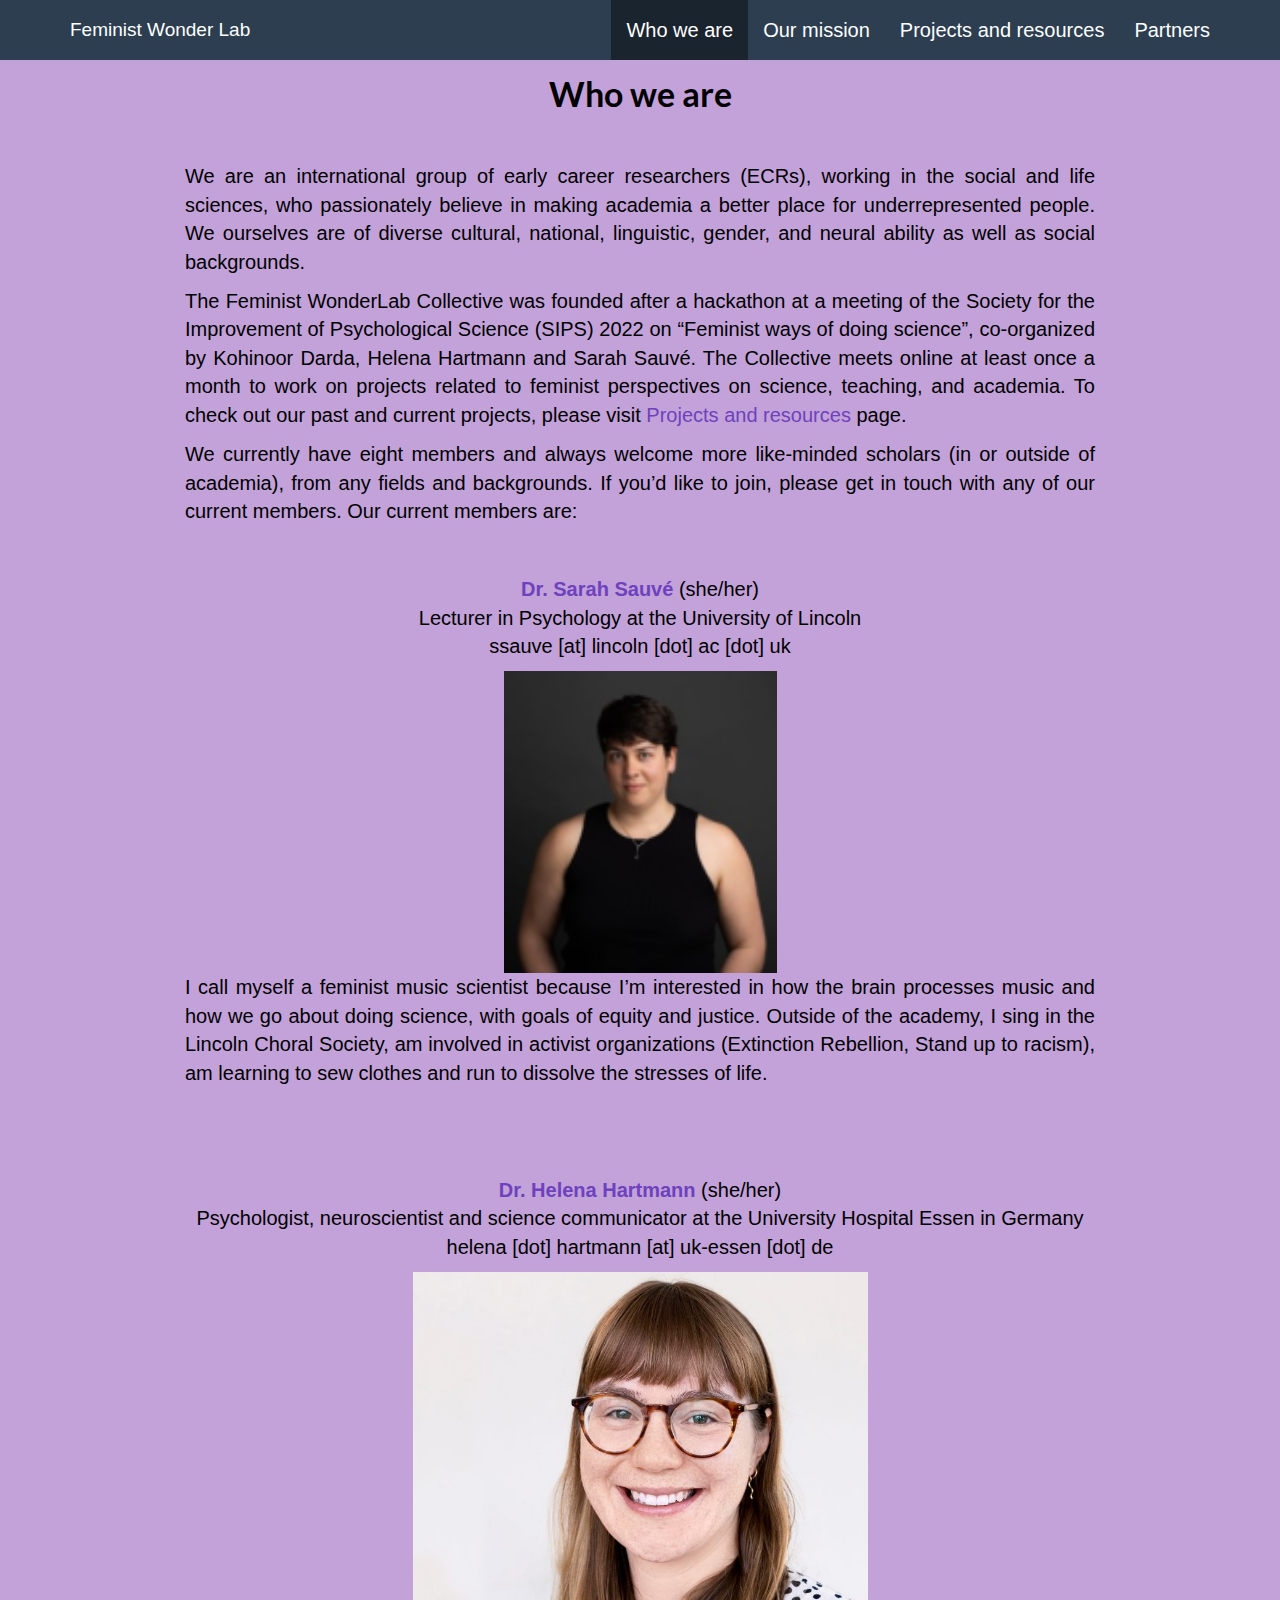
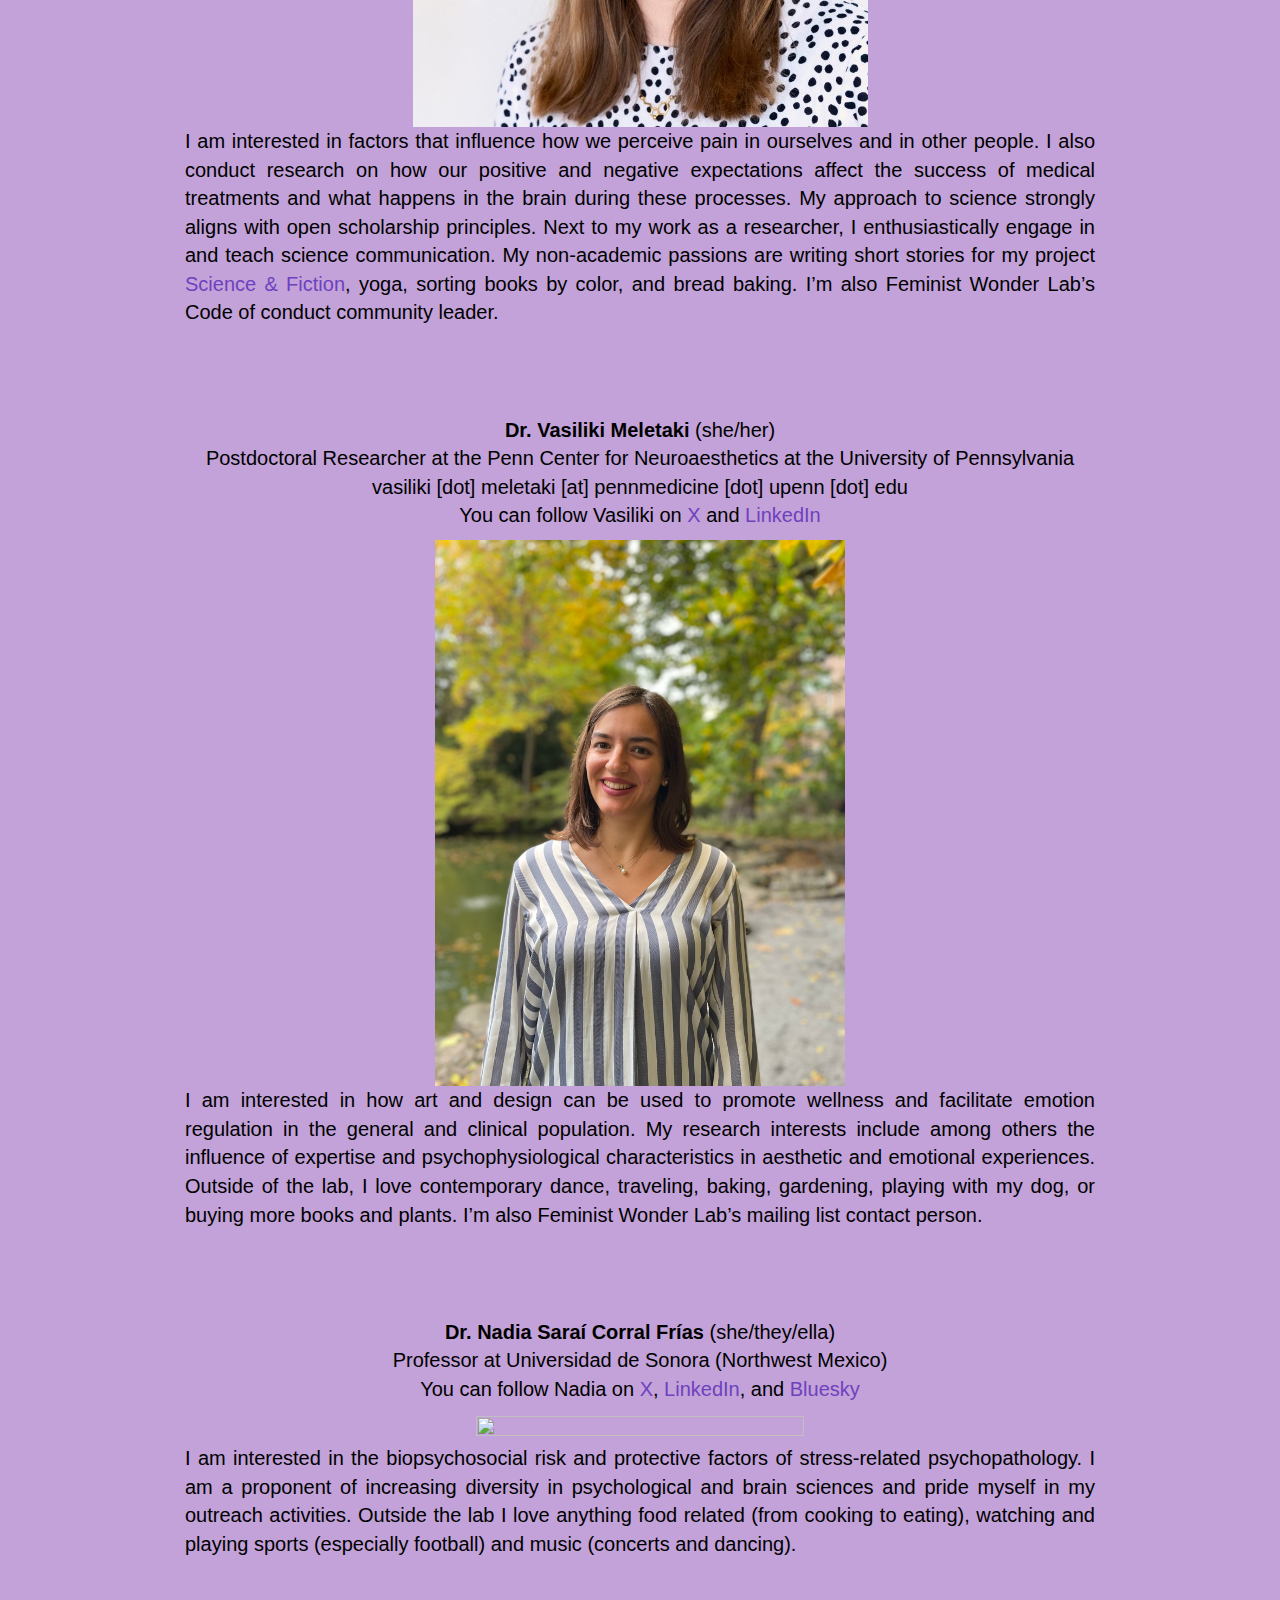
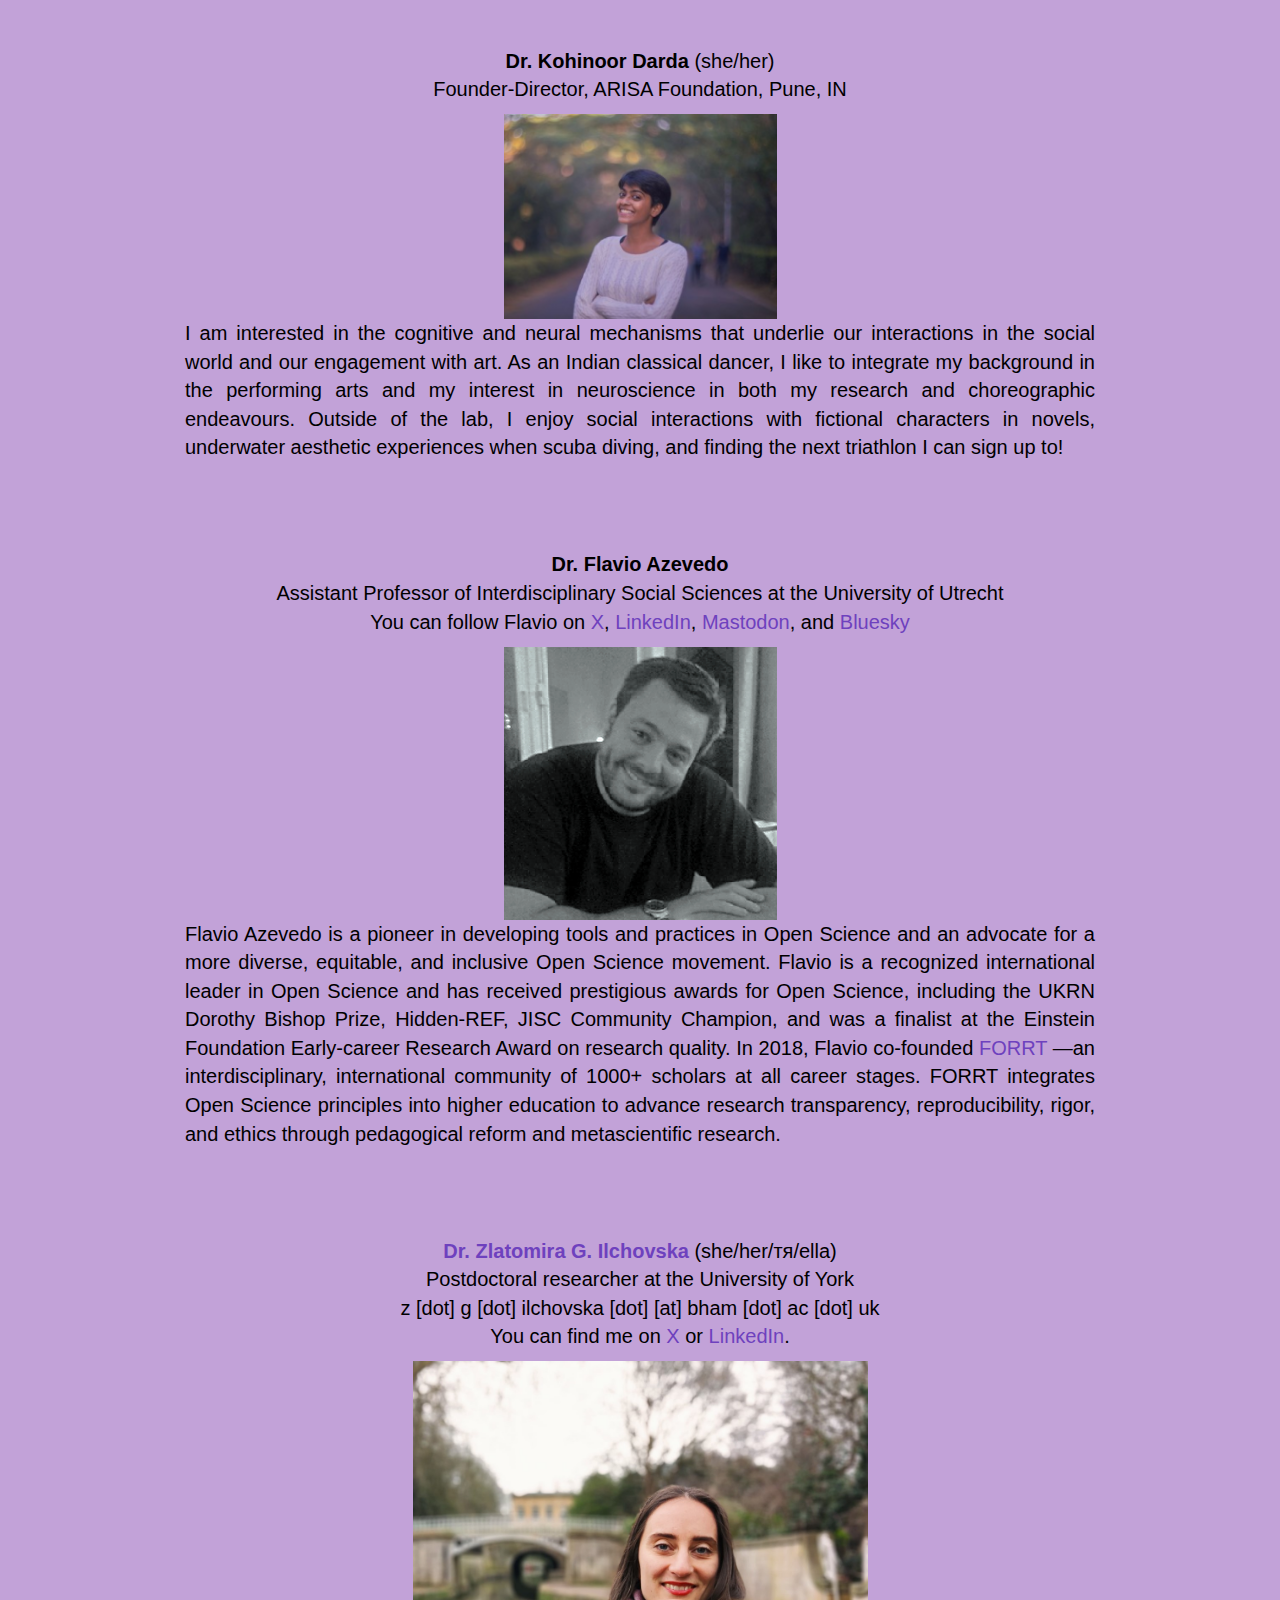
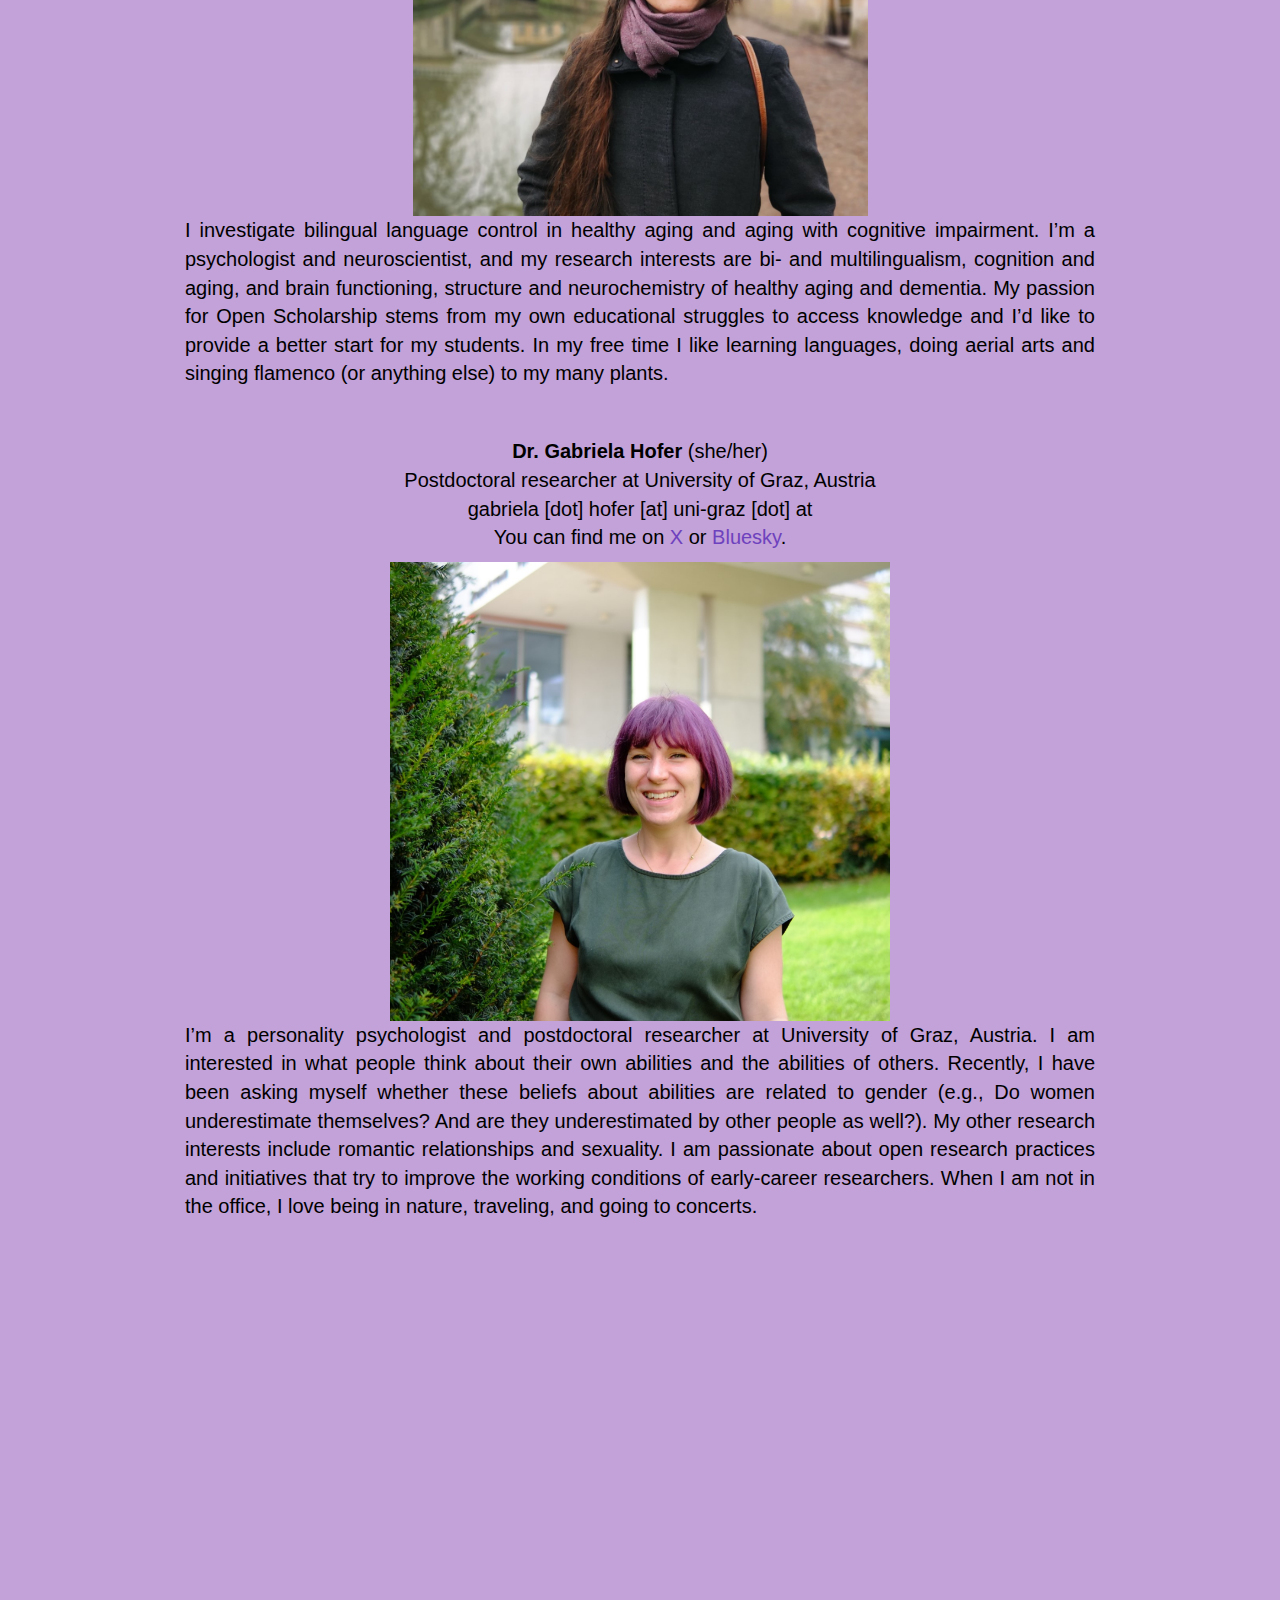
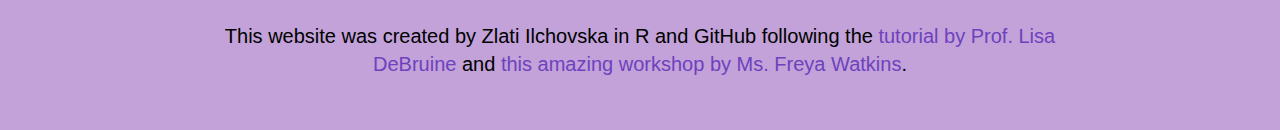
==== commit 891b238c: "updated work info for ZI" ====
--- a/docs/index.html
+++ b/docs/index.html
@@ -291,7 +291,8 @@
 resources</a> page.</p>
 <p>We currently have eight members and always welcome more like-minded
 scholars (in or outside of academia), from any fields and backgrounds.
-Our current members are:</p>
+If you’d like to join, please get in touch with any of our current
+members. Our current members are:</p>
 </div>
 <p> </p>
 <div align="center">
@@ -369,7 +370,7 @@
 <a href="https://bsky.app/profile/nscorralfrias.bsky.social" target="_blank">Bluesky</a></p>
 </div>
 <div align="center">
-<img src="nadiasaraicorralfrias.jpg"  width="60%" height="60%">
+<img src="nadiasaraicorralfrias.png"  width="60%" height="60%">
 </div>
 <div align="justify">
 <p>I am interested in the biopsychosocial risk and protective factors of
@@ -432,8 +433,8 @@
 <div align="center">
 <p><a href="https://zgilchovska.github.io/" target="_blank"><strong>Dr. Zlatomira
 G. Ilchovska</strong></a> (she/her/тя/ella)<br>Postdoctoral researcher
-at the University of Nottingham<br> z [dot] g [dot] ilchovska [dot] [at]
-bham [dot] ac [dot] uk<br> You can find me on
+at the University of York<br> z [dot] g [dot] ilchovska [dot] [at] bham
+[dot] ac [dot] uk<br> You can find me on
 <a href="https://twitter.com/ZlatiIlchovska" target="_blank">X</a> or
 <a href="https://www.linkedin.com/in/zlatomira-ilchovska-phd-mbpss-fhea-10542282" target="_blank">LinkedIn</a>.</p>
 </div>
@@ -441,14 +442,14 @@
 <img src="zlatomiragilchovska.png"  width="50%" height="50%">
 </div>
 <div align="justify">
-<p>I investigate the functional, structural and neurochemical markers of
-frontotemporal dementia. I’m a psychologist and neuroscientist, and my
-research interests are bi- and multilingualism, cognition and aging,
-both healthy and in the case of dementia. My passion for Open
-Scholarship stems from my own educational struggles to access knowledge
-and I’d like to provide a better start for my students. In my free time
-I like learning languages, doing aerial arts and singing flamenco (or
-anything else) to my many plants.</p>
+<p>I investigate bilingual language control in healthy aging and aging
+with cognitive impairment. I’m a psychologist and neuroscientist, and my
+research interests are bi- and multilingualism, cognition and aging, and
+brain functioning, structure and neurochemistry of healthy aging and
+dementia. My passion for Open Scholarship stems from my own educational
+struggles to access knowledge and I’d like to provide a better start for
+my students. In my free time I like learning languages, doing aerial
+arts and singing flamenco (or anything else) to my many plants.</p>
 </div>
 <p> </p>
 <div align="center">
